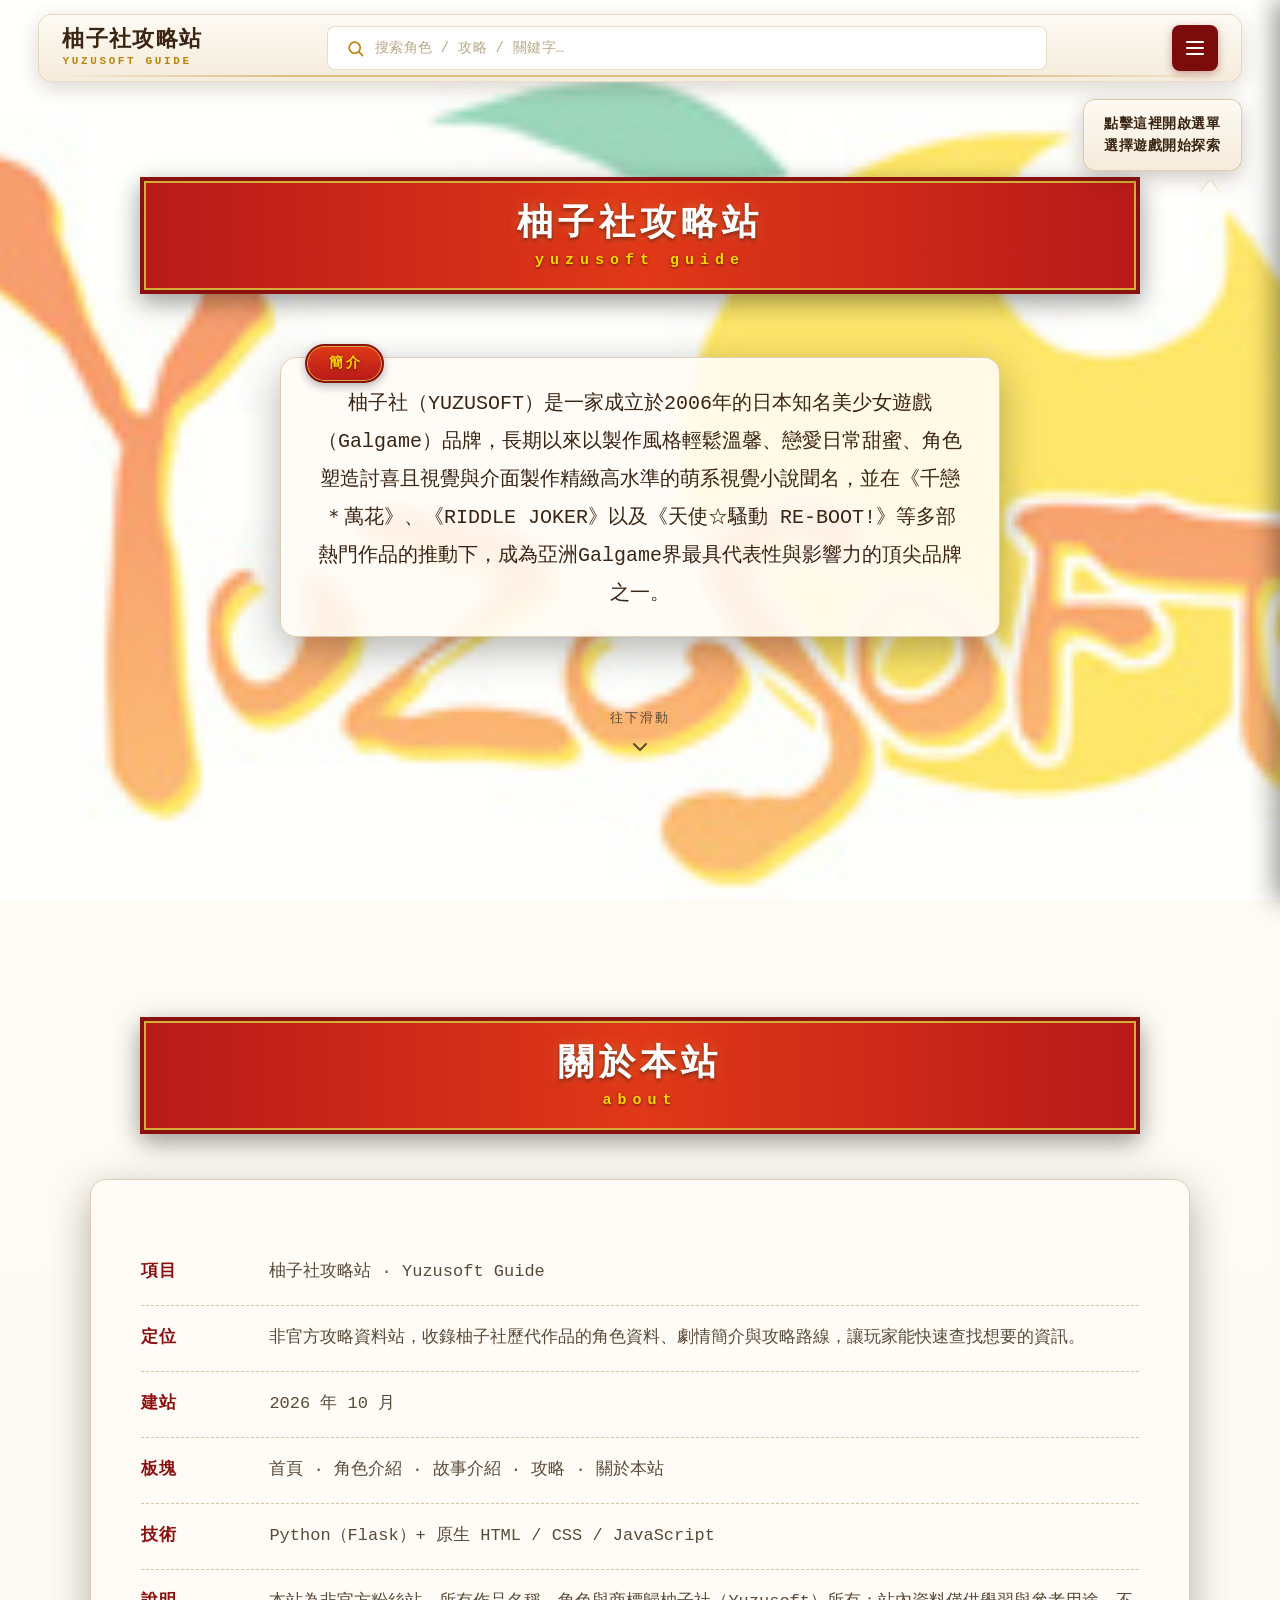
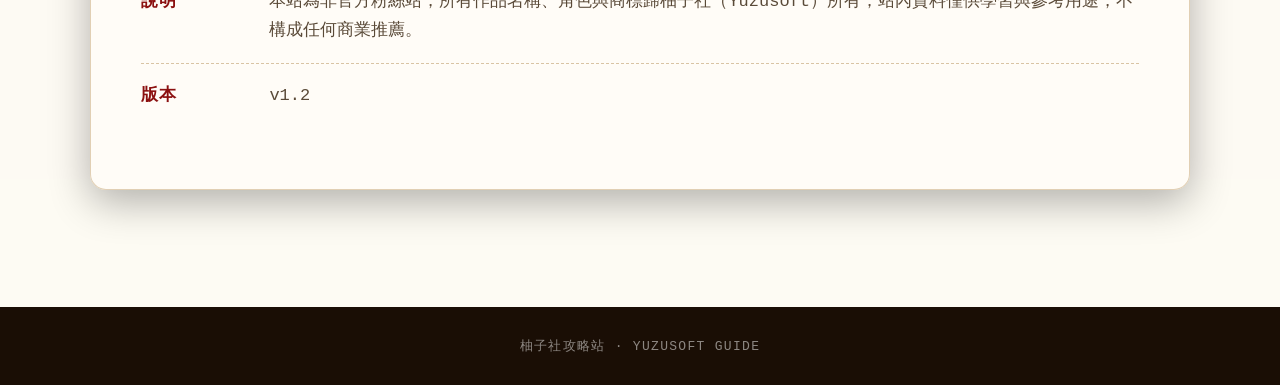
==== index.html @ ba560c52 "..." ====
<!DOCTYPE html>
<html lang="zh-TW">
<head>
    <meta charset="UTF-8">
    <meta name="viewport" content="width=device-width, initial-scale=1.0">
    <title>柚子社攻略站</title>
    <link rel="stylesheet" href="styles.css">
</head>
<body>

    <header id="topbar">
        <div class="topbar-inner">
            <div class="brand">
                <div class="brand-text">
                    <span class="brand-title">柚子社攻略站</span>
                    <span class="brand-sub">YUZUSOFT GUIDE</span>
                </div>
            </div>

            <div class="search-box">
                <svg class="search-icon" viewBox="0 0 24 24" fill="none"
                     stroke="currentColor" stroke-width="2.2"
                     stroke-linecap="round" stroke-linejoin="round">
                    <circle cx="11" cy="11" r="7"/>
                    <line x1="21" y1="21" x2="16.65" y2="16.65"/>
                </svg>
                <input type="text" placeholder="搜索角色 / 攻略 / 關鍵字…" />
            </div>

            <button id="menuButton" onclick="openMenu()" aria-label="開啟選單">
                <span></span>
                <span></span>
                <span></span>
            </button>
        </div>

            <!-- 引導提示 -->
        <div id="guideTip" class="guide-tip">
            <div class="guide-tip-text">點擊這裡開啟選單<br>選擇遊戲開始探索</div>
            <div class="guide-tip-arrow"></div>
        </div>
    </header>

    <aside id="sideMenu">
        <div class="menu-header">
            <div class="menu-title-wrap">
                <span class="menu-brand-title">柚子社攻略站</span>
                <span class="menu-brand-sub">Yuzusoft Guide</span>
            </div>
            <button id="closeButton" onclick="closeMenu()" aria-label="關閉選單">✕</button>
        </div>

        <div class="menu-group">
            <div class="group-title">選擇遊戲</div>
            <nav class="menu-list" id="gameList">
                <a href="#" data-game="千戀＊萬花" onclick="selectGame('千戀＊萬花')">千戀＊萬花</a>
                <a href="#" data-game="天使紛擾" onclick="selectGame('天使紛擾')">天使紛擾</a>
                <a href="#" data-game="星光咖啡館與死神之蝶" onclick="selectGame('星光咖啡館與死神之蝶')">星光咖啡館與死神之蝶</a>
                <a href="#" data-game="魔女的夜宴" onclick="selectGame('魔女的夜宴')">魔女的夜宴</a>
                <a href="#" id="clearGameBtn" class="clear-game" onclick="clearGame()">✕ 取消選擇</a>
            </nav>
        </div>

        <div class="menu-group">
            <div class="group-title">功能</div>
            <nav class="menu-list" id="featureList">
                <a href="#home" onclick="scrollToSection('home')">首頁</a>
                                <a href="#story" class="game-feature disabled" onclick="scrollToSection('story')">故事介紹</a>
                <a href="#character" class="game-feature disabled" onclick="scrollToSection('character')">角色介紹</a>
                <a href="#guide" class="game-feature disabled" onclick="scrollToSection('guide')">攻略</a>
                <a href="#about" onclick="scrollToSection('about')">關於本站</a>
            </nav>
        </div>
    </aside>

    <div id="overlay" onclick="closeMenu()"></div>

    <main id="mainContent">

        <!-- 首頁 -->
        <section id="home" class="section section-hero">
            <div class="section-inner">
                <div class="section-header">
                    <h2 class="section-title" id="homeTitle">柚子社攻略站</h2>
                    <p class="section-sub" id="homeSub">yuzusoft guide</p>
                </div>
                <p class="hero-desc" id="homeDesc">柚子社（YUZUSOFT）是一家成立於2006年的日本知名美少女遊戲（Galgame）品牌，長期以來以製作風格輕鬆溫馨、戀愛日常甜蜜、角色塑造討喜且視覺與介面製作精緻高水準的萌系視覺小說聞名，並在《千戀＊萬花》、《RIDDLE JOKER》以及《天使☆騷動 RE-BOOT!》等多部熱門作品的推動下，成為亞洲Galgame界最具代表性與影響力的頂尖品牌之一。</p>
                <div class="scroll-hint">
                    <span>往下滑動</span>
                    <svg viewBox="0 0 24 24" fill="none" stroke="currentColor" stroke-width="2" stroke-linecap="round" stroke-linejoin="round">
                        <polyline points="6 9 12 15 18 9"/>
                    </svg>
                </div>
            </div>
        </section>

        <!-- 故事介紹 -->
        <section id="story" class="section game-section">
            <div class="section-inner">
                <div class="section-header">
                    <h2 class="section-title">故事介紹</h2>
                    <p class="section-sub">story</p>
                </div>
                <div class="content-box story-box">
                    <img id="storyImage" src="" alt="故事介紹" class="story-image">
                    <p class="placeholder-text" id="storyPlaceholder">選擇遊戲後，這裡會顯示該作品的劇情簡介。</p>
                </div>
            </div>
        </section>

                <!-- 角色介紹 -->
        <section id="character" class="section game-section">
            <div class="section-inner">
                <div class="section-header">
                    <h2 class="section-title">角色介紹</h2>
                    <p class="section-sub">character</p>
                </div>
                <div class="content-box character-box">
                    <div class="char-nav" id="charNav"></div>

                    <div class="char-display">
                        <div class="char-portrait" id="charPortrait"></div>

                        <div class="char-detail">
                            <div class="char-name" id="charName"></div>
                            <div class="char-cv" id="charCv"></div>
                            <div class="char-desc" id="charDesc"></div>
                        </div>
                    </div>
                </div>
            </div>
        </section>

        <!-- 攻略 -->
        <section id="guide" class="section game-section">
            <div class="section-inner">
                <div class="section-header">
                    <h2 class="section-title">攻略</h2>
                    <p class="section-sub">guide</p>
                </div>
                <div class="content-box guide-box">
                    <div class="char-nav" id="guideNav"></div>

                    <div class="guide-display">
                        <div class="guide-portrait" id="guidePortrait"></div>

                        <div class="guide-content">
                            <div class="char-name" id="guideName"></div>
                            <div class="char-cv" id="guideRoute"></div>
                            <div class="guide-options" id="guideOptions"></div>
                        </div>
                    </div>
                </div>
            </div>
        </section>

        <!-- 關於本站 -->
        <section id="about" class="section">
            <div class="section-inner">
                <div class="section-header">
                    <h2 class="section-title">關於本站</h2>
                    <p class="section-sub">about</p>
                </div>
                <div class="content-box">
                    <div class="about-list">
                        <div class="about-row">
                            <div class="about-key">項目</div>
                            <div class="about-value">柚子社攻略站 · Yuzusoft Guide</div>
                        </div>
                        <div class="about-row">
                            <div class="about-key">定位</div>
                            <div class="about-value">非官方攻略資料站，收錄柚子社歷代作品的角色資料、劇情簡介與攻略路線，讓玩家能快速查找想要的資訊。</div>
                        </div>
                        <div class="about-row">
                            <div class="about-key">建站</div>
                            <div class="about-value">2026 年 10 月</div>
                        </div>
                        <div class="about-row">
                            <div class="about-key">板塊</div>
                            <div class="about-value">首頁 · 角色介紹 · 故事介紹 · 攻略 · 關於本站</div>
                        </div>
                        <div class="about-row">
                            <div class="about-key">技術</div>
                            <div class="about-value">Python（Flask）+ 原生 HTML / CSS / JavaScript</div>
                        </div>
                        <div class="about-row">
                            <div class="about-key">說明</div>
                            <div class="about-value">本站為非官方粉絲站，所有作品名稱、角色與商標歸柚子社（Yuzusoft）所有；站內資料僅供學習與參考用途，不構成任何商業推薦。</div>
                        </div>
                        <div class="about-row">
                            <div class="about-key">版本</div>
                            <div class="about-value">v1.2</div>
                        </div>
                    </div>
                </div>
            </div>
        </section>

        <footer class="site-footer">
            <p>柚子社攻略站 · YUZUSOFT GUIDE</p>
        </footer>

    </main>

    <script src="script.js"></script>
</body>
</html>
---- styles.css ----
*,
*::before,
*::after {
    box-sizing: border-box;
    margin: 0;
    padding: 0;
}

html {
    scroll-behavior: smooth;
}

:root {
    --bg-image: url('picture/yuzusoft-logo.jpg');
    --bg-size: cover;
    --bg-color: #fdfaf3;
}

body {
    font-family: 'Courier New', '微軟正黑體', sans-serif;
    -webkit-text-size-adjust: 100%;
    background: #f4ecdc;
    color: #3a2412;
    overflow-x: hidden;
}

/* ===== 頂部欄 ===== */
#topbar {
    position: fixed;
    top: 0;
    left: 0;
    width: 100%;
    padding: clamp(10px, 1.6vh, 18px) clamp(14px, 3vw, 44px);
    z-index: 100;
    pointer-events: none;
}

.topbar-inner {
    pointer-events: auto;
    max-width: 1600px;
    margin: 0 auto;
    height: clamp(56px, 7.5vh, 72px);
    display: flex;
    align-items: center;
    padding: 0 clamp(14px, 1.8vw, 24px);
    gap: clamp(12px, 2vw, 24px);

    background: linear-gradient(180deg, #fdfaf3 0%, #f4ecdc 100%);
    border-radius: 14px;
    border: 1px solid rgba(180, 140, 80, 0.25);
    box-shadow:
        0 6px 20px rgba(60, 30, 10, 0.18),
        0 1px 0 rgba(255, 255, 255, 0.8) inset;
    position: relative;
}

.topbar-inner::after {
    content: "";
    position: absolute;
    left: 14px;
    right: 14px;
    bottom: 4px;
    height: 2px;
    background: linear-gradient(90deg,
        transparent,
        rgba(200, 150, 60, 0.55) 20%,
        rgba(200, 150, 60, 0.55) 80%,
        transparent);
    border-radius: 2px;
    pointer-events: none;
}

.brand {
    display: flex;
    align-items: center;
    flex-shrink: 0;
}

.brand-text {
    display: flex;
    flex-direction: column;
    line-height: 1.15;
}

.brand-title {
    font-size: clamp(15px, 1.7vw, 22px);
    font-weight: 800;
    color: #3a2412;
    letter-spacing: 0.06em;
    white-space: nowrap;
}

.brand-sub {
    font-size: clamp(9px, 0.9vw, 11px);
    font-weight: 600;
    color: #b8860b;
    letter-spacing: 0.24em;
    margin-top: 2px;
}

.search-box {
    flex: 1;
    min-width: 0;
    max-width: 720px;
    margin: 0 auto;
    height: clamp(36px, 5vh, 44px);
    background: #ffffff;
    border-radius: 8px;
    border: 1px solid rgba(180, 140, 80, 0.3);
    display: flex;
    align-items: center;
    padding: 0 clamp(12px, 1.6vw, 18px);
    gap: 10px;
    transition: border-color 0.2s ease, box-shadow 0.2s ease;
}

.search-box:hover {
    border-color: rgba(180, 140, 80, 0.55);
}

.search-box:focus-within {
    border-color: #b8860b;
    box-shadow: 0 0 0 3px rgba(184, 134, 11, 0.15);
}

.search-icon {
    width: clamp(16px, 1.5vw, 19px);
    height: clamp(16px, 1.5vw, 19px);
    color: #b8860b;
    flex-shrink: 0;
}

.search-box input {
    flex: 1;
    min-width: 0;
    border: none;
    outline: none;
    background: transparent;
    font-size: clamp(13px, 1.2vw, 15px);
    color: #3a2412;
    font-family: inherit;
    letter-spacing: 0.02em;
}

.search-box input::placeholder {
    color: #b8a888;
    font-size: clamp(12px, 1.1vw, 14px);
}

#menuButton {
    width: clamp(38px, 4vw, 46px);
    height: clamp(38px, 4vw, 46px);
    background: #7a0c0c;
    border: none;
    border-radius: 8px;
    cursor: pointer;
    display: flex;
    flex-direction: column;
    justify-content: center;
    align-items: center;
    gap: 4px;
    flex-shrink: 0;
    box-shadow: 0 3px 8px rgba(122, 12, 12, 0.35);
    transition: background 0.2s ease, transform 0.2s ease;
}

#menuButton:hover {
    background: #9a1010;
    transform: translateY(-1px);
}

#menuButton span {
    display: block;
    width: clamp(14px, 1.7vw, 18px);
    height: 2px;
    background: #ffffff;
    border-radius: 1px;
}

/* ===== 側邊選單 ===== */
#sideMenu {
    position: fixed;
    top: 0;
    right: 0;
    width: min(360px, 85vw);
    height: 100dvh;
    background: linear-gradient(180deg, #5ba7e0 0%, #3a7fc4 50%, #2c5aa0 100%);
    z-index: 200;
    transform: translateX(100%);
    transition: transform 0.35s cubic-bezier(0.25, 0.8, 0.25, 1);
    display: flex;
    flex-direction: column;
    box-shadow: -6px 0 24px rgba(0, 0, 0, 0.4);
    overflow-y: auto;
}

#sideMenu.open {
    transform: translateX(0);
}

.menu-header {
    position: relative;
    padding: clamp(22px, 3vh, 30px) clamp(22px, 5vw, 32px) clamp(18px, 2.5vh, 24px);
    background:
        radial-gradient(circle at 20% 0%, rgba(255, 224, 138, 0.12) 0%, transparent 55%),
        linear-gradient(160deg, #1e3a5f 0%, #16294a 50%, #0f1d38 100%);
    flex-shrink: 0;
    overflow: hidden;
}

.menu-header::before {
    content: "";
    position: absolute;
    top: 0;
    left: 0;
    right: 0;
    height: 3px;
    background: linear-gradient(90deg,
        #b8860b 0%, #ffe08a 30%, #b8860b 50%, #ffe08a 70%, #b8860b 100%);
    box-shadow: 0 0 12px rgba(255, 224, 138, 0.45);
}

.menu-header::after {
    content: "";
    position: absolute;
    left: 22px;
    right: 22px;
    bottom: 0;
    height: 1px;
    background: linear-gradient(90deg,
        transparent,
        rgba(255, 224, 138, 0.6) 25%,
        rgba(255, 224, 138, 0.6) 75%,
        transparent);
    pointer-events: none;
}

.menu-title-wrap {
    display: flex;
    flex-direction: column;
    gap: 4px;
    padding-right: 60px;
}

.menu-brand-title {
    position: relative;
    display: inline-block;
    padding-left: 22px;
    color: #ffffff;
    font-size: clamp(17px, 4vw, 21px);
    font-weight: 700;
    letter-spacing: 0.16em;
    line-height: 1.2;
    text-shadow: 0 2px 8px rgba(0, 0, 0, 0.5);
    white-space: nowrap;
}

.menu-brand-title::before {
    content: "";
    position: absolute;
    left: 0;
    top: 50%;
    transform: translateY(-50%) rotate(45deg);
    width: 9px;
    height: 9px;
    background: linear-gradient(135deg, #ffe08a 0%, #b8860b 100%);
    box-shadow: 0 0 10px rgba(255, 224, 138, 0.6);
}

.menu-brand-sub {
    padding-left: 22px;
    color: #e8b43a;
    font-size: clamp(9px, 2vw, 11px);
    font-weight: 700;
    letter-spacing: 0.35em;
    text-transform: uppercase;
    opacity: 0.85;
}

#closeButton {
    position: absolute;
    top: clamp(18px, 2.5vh, 24px);
    right: clamp(18px, 5vw, 26px);
    width: clamp(36px, 5.5vw, 42px);
    height: clamp(36px, 5.5vw, 42px);
    background: transparent;
    border: 1.5px solid rgba(255, 224, 138, 0.55);
    border-radius: 50%;
    color: #ffe08a;
    font-size: clamp(16px, 2.4vw, 20px);
    font-weight: 300;
    cursor: pointer;
    display: flex;
    align-items: center;
    justify-content: center;
    line-height: 1;
    padding: 0;
    transition: background 0.25s ease, border-color 0.25s ease,
                transform 0.25s ease, color 0.25s ease;
}

#closeButton:hover {
    background: rgba(255, 224, 138, 0.15);
    border-color: #ffe08a;
    color: #ffffff;
    transform: rotate(90deg) scale(1.08);
}

.menu-group {
    padding: clamp(6px, 1vh, 10px) 0;
}

.group-title {
    color: rgba(255, 255, 255, 0.6);
    font-size: clamp(16px, 2.4vw, 20px);
    font-weight: 600;
    letter-spacing: 0.22em;
    padding: clamp(10px, 1.8vh, 16px) clamp(20px, 5vw, 30px) clamp(6px, 1vh, 10px);
    text-transform: uppercase;
}

.menu-list {
    display: flex;
    flex-direction: column;
}

.menu-list a {
    display: block;
    padding: clamp(14px, 2vh, 18px) clamp(20px, 5vw, 30px);
    color: #ffe08a;
    text-decoration: none;
    font-size: clamp(14px, 3.5vw, 16px);
    font-weight: 500;
    letter-spacing: 0.06em;
    text-align: left;
    border-bottom: 1px solid rgba(255, 255, 255, 0.12);
    transition: background 0.2s ease, color 0.2s ease, padding-left 0.2s ease;
    text-shadow: 0 1px 3px rgba(0, 0, 0, 0.3);
    word-break: break-word;
}

.menu-list a:hover {
    background: rgba(255, 255, 255, 0.15);
    color: #fff;
    padding-left: clamp(26px, 6vw, 38px);
}

.menu-list a.active {
    background: rgba(255, 224, 138, 0.25);
    color: #fff;
    border-left: 4px solid #ffe08a;
    padding-left: clamp(18px, 4.4vw, 26px);
}

.menu-list a.disabled {
    color: rgba(255, 255, 255, 0.35);
    cursor: not-allowed;
    pointer-events: none;
    text-shadow: none;
}

#overlay {
    position: fixed;
    inset: 0;
    background: rgba(0, 0, 0, 0.45);
    opacity: 0;
    pointer-events: none;
    transition: opacity 0.35s ease;
    z-index: 150;
}

#overlay.show {
    opacity: 1;
    pointer-events: auto;
}

/* ===== 主要內容 ===== */
#mainContent {
    width: 100%;
}

.section {
    min-height: 100vh;
    display: flex;
    align-items: center;
    justify-content: center;
    padding: clamp(90px, 13vh, 150px) clamp(20px, 5vw, 60px);
    position: relative;

    background-color: var(--bg-color);
    background-image: var(--bg-image);
    background-size: var(--bg-size);
    background-position: center center;
    background-repeat: no-repeat;
    background-attachment: fixed;
    transition: background-color 0.6s ease;
}

.section::before {
    content: "";
    position: absolute;
    inset: 0;
    background: rgba(255, 250, 240, 0.15);
    pointer-events: none;
}

.section-inner {
    position: relative;
    z-index: 1;
    max-width: 1100px;
    width: 100%;
    text-align: center;
}

/* ===== 標題框 ===== */
.section-header {
    display: inline-block;
    width: min(1000px, 92%);
    padding: clamp(16px, 2.4vh, 26px) clamp(24px, 5vw, 50px);
    margin: 0 auto clamp(30px, 5vh, 55px);
    background: linear-gradient(90deg,
        #b81a1a 0%,
        #e03818 50%,
        #b81a1a 100%);
    border: 4px solid #8b1010;
    box-shadow:
        inset 0 0 0 2px #d4af37,
        0 8px 24px rgba(0, 0, 0, 0.4);
    text-align: center;
}

.section-title {
    font-size: clamp(22px, 2.8vw, 36px);
    font-weight: 800;
    color: #ffffff;
    letter-spacing: 0.14em;
    margin: 0;
    line-height: 1.2;
    text-shadow:
        0 2px 4px rgba(0, 0, 0, 0.5),
        0 0 12px rgba(255, 200, 100, 0.35);
}

.section-sub {
    font-size: clamp(11px, 1.2vw, 15px);
    font-weight: 700;
    color: #ffd700;
    letter-spacing: 0.4em;
    text-transform: lowercase;
    margin: 6px 0 0;
    text-shadow: 0 1px 3px rgba(0, 0, 0, 0.6);
}

.section-hero .section-header {
    margin-top: clamp(20px, 4vh, 40px);
}

/* ===== 首頁區塊 ===== */
.hero-desc {
    position: relative;
    font-size: clamp(15px, 1.8vw, 20px);
    color: #3a2412;
    line-height: 1.9;
    margin: clamp(10px, 2vh, 20px) auto clamp(40px, 8vh, 80px);
    max-width: 720px;
    padding: clamp(22px, 3vh, 32px) clamp(20px, 4vw, 36px) clamp(16px, 2.5vh, 26px);

    background: rgba(255, 252, 247, 0.88);
    backdrop-filter: blur(10px);
    -webkit-backdrop-filter: blur(10px);
    border: 1px solid rgba(180, 140, 80, 0.4);
    border-radius: 16px;
    box-shadow:
        0 12px 40px rgba(0, 0, 0, 0.3),
        0 1px 0 rgba(255, 255, 255, 0.6) inset;
}

/* 「簡介」標籤 */
.hero-desc::before {
    content: "簡介";
    position: absolute;
    top: -14px;
    left: 24px;
    padding: 4px 18px;

    background: linear-gradient(180deg, #e03818 0%, #b81a1a 100%);
    color: #ffd700;
    font-size: clamp(12px, 1.1vw, 14px);
    font-weight: 700;
    letter-spacing: 0.25em;
    text-indent: 0.25em;

    border: 2px solid #8b1010;
    border-radius: 999px;
    box-shadow:
        inset 0 0 0 1px #d4af37,
        0 3px 10px rgba(0, 0, 0, 0.3);
    text-shadow: 0 1px 3px rgba(0, 0, 0, 0.5);
}

.scroll-hint {
    display: flex;
    flex-direction: column;
    align-items: center;
    gap: 8px;
    color: #5a4a38;
    font-size: 13px;
    letter-spacing: 0.15em;
    animation: bounce 2s infinite;
}

.scroll-hint svg {
    width: 24px;
    height: 24px;
}

@keyframes bounce {
    0%, 100% { transform: translateY(0); }
    50% { transform: translateY(8px); }
}

/* ===== 內容框 ===== */
.content-box {
    background: rgba(255, 252, 247, 0.88);
    backdrop-filter: blur(10px);
    -webkit-backdrop-filter: blur(10px);
    border: 1px solid rgba(180, 140, 80, 0.4);
    border-radius: 16px;
    padding: clamp(30px, 5vw, 60px) clamp(24px, 4vw, 50px);
    box-shadow:
        0 12px 40px rgba(0, 0, 0, 0.3),
        0 1px 0 rgba(255, 255, 255, 0.6) inset;
    text-align: left;
}

.placeholder-text {
    font-size: clamp(14px, 1.4vw, 17px);
    color: #5a4a38;
    line-height: 1.9;
}

.site-footer {
    background: #1a0e05;
    color: rgba(255, 255, 255, 0.5);
    text-align: center;
    padding: 30px 20px;
    font-size: 13px;
    letter-spacing: 0.1em;
}

/* ===== 關於本站表格 ===== */
.about-list {
    display: flex;
    flex-direction: column;
    gap: 0;
}

.about-row {
    display: flex;
    gap: clamp(16px, 3vw, 40px);
    padding: clamp(14px, 2vh, 22px) 0;
    border-bottom: 1px dashed rgba(180, 140, 80, 0.5);
    align-items: flex-start;
}

.about-row:last-child {
    border-bottom: none;
}

.about-key {
    flex-shrink: 0;
    width: clamp(60px, 8vw, 90px);
    font-size: clamp(14px, 1.4vw, 17px);
    font-weight: 700;
    color: #8b1010;
    letter-spacing: 0.08em;
    line-height: 1.7;
}

.about-value {
    flex: 1;
    font-size: clamp(14px, 1.4vw, 17px);
    color: #5a4a38;
    line-height: 1.7;
}

/* ===== 未選遊戲時隱藏遊戲專屬內容 ===== */
body:not(.has-game) .game-section,
body:not(.has-game) .game-feature {
    display: none;
}

/* ===== 取消選擇按鈕 ===== */
.menu-list a.clear-game {
    display: none;
    color: #ffb0b0;
    font-size: clamp(13px, 3vw, 14px);
    font-weight: 500;
    letter-spacing: 0.08em;
    background: rgba(255, 255, 255, 0.05);
}

.menu-list a.clear-game:hover {
    background: rgba(255, 100, 100, 0.2);
    color: #ffdada;
    padding-left: clamp(26px, 6vw, 38px);
}

body.has-game .menu-list a.clear-game {
    display: block;
}

/* ===== 引導提示 ===== */
.guide-tip {
    position: fixed;
    top: clamp(80px, 11vh, 100px);
    right: clamp(14px, 3vw, 44px);
    z-index: 99;
    display: flex;
    flex-direction: column;
    align-items: flex-end;
    gap: 10px;
    pointer-events: none;

    opacity: 0;
    transform: translateY(-10px);
    animation: tipIn 0.6s ease 1.2s forwards;
}

.guide-tip.hide {
    animation: tipOut 0.4s ease forwards;
}

.guide-tip-text {
    background: linear-gradient(180deg, #fdfaf3 0%, #f4ecdc 100%);
    color: #3a2412;
    padding: clamp(10px, 1.4vh, 14px) clamp(14px, 2vw, 20px);
    border-radius: 12px;
    border: 1px solid rgba(180, 140, 80, 0.4);
    box-shadow:
        0 6px 20px rgba(60, 30, 10, 0.25),
        0 1px 0 rgba(255, 255, 255, 0.8) inset;
    font-size: clamp(12px, 1.2vw, 14px);
    font-weight: 600;
    line-height: 1.6;
    text-align: right;
    letter-spacing: 0.04em;
    position: relative;
}

/* 指向右上的小箭頭 */
.guide-tip-arrow {
    width: 0;
    height: 0;
    border-left: 10px solid transparent;
    border-right: 10px solid transparent;
    border-bottom: 12px solid #fdfaf3;
    margin-right: 22px;
    filter: drop-shadow(0 -1px 1px rgba(180, 140, 80, 0.3));
}

@keyframes tipIn {
    to {
        opacity: 1;
        transform: translateY(0);
    }
}

@keyframes tipOut {
    to {
        opacity: 0;
        transform: translateY(-10px);
    }
}

/* ===== 故事介紹圖片 ===== */
.story-box {
    padding: clamp(16px, 2vw, 24px);
    text-align: center;
}

.story-image {
    display: none;
    width: 100%;
    height: auto;
    border-radius: 12px;
    box-shadow: 0 6px 20px rgba(0, 0, 0, 0.25);
}

.story-image.show {
    display: block;
}

.story-box .placeholder-text {
    display: block;
    text-align: center;
    padding: clamp(20px, 4vh, 40px) 0;
}

.story-box .placeholder-text.hide {
    display: none;
}

/* ===== 角色介紹 ===== */
.character-box {
    padding: clamp(20px, 3vw, 36px);
}

/* 頂部頭像欄 */
.char-nav {
    display: flex;
    justify-content: center;
    gap: clamp(10px, 2vw, 26px);
    flex-wrap: wrap;
    padding-bottom: clamp(16px, 2.5vh, 28px);
    border-bottom: 2px solid rgba(180, 140, 80, 0.35);
    margin-bottom: clamp(20px, 3vh, 34px);
}

.char-nav-item {
    display: flex;
    flex-direction: column;
    align-items: center;
    gap: 6px;
    cursor: pointer;
    transition: transform 0.2s ease;
}

.char-nav-item:hover {
    transform: translateY(-4px);
}

.char-nav-thumb {
    width: clamp(52px, 6.5vw, 78px);
    height: clamp(52px, 6.5vw, 78px);
    border-radius: 50%;
    background: #fff8ec center/cover no-repeat;
    border: 3px solid #d4af37;
    box-shadow: 0 3px 10px rgba(0, 0, 0, 0.25);
    transition: border-color 0.2s ease, box-shadow 0.2s ease;
}

.char-nav-item.active .char-nav-thumb {
    border-color: #b81a1a;
    box-shadow: 0 0 0 3px rgba(184, 26, 26, 0.25),
                0 4px 14px rgba(0, 0, 0, 0.35);
}

.char-nav-label {
    font-size: clamp(11px, 1.1vw, 13px);
    font-weight: 700;
    color: #8b1010;
    letter-spacing: 0.05em;
    padding: 2px 8px;
    background: rgba(255, 240, 220, 0.9);
    border-radius: 4px;
    white-space: nowrap;
}

.char-nav-item.active .char-nav-label {
    background: #b81a1a;
    color: #ffd700;
}

/* 中間展示區 */
.char-display {
    display: flex;
    gap: clamp(20px, 3vw, 40px);
    align-items: stretch;
    flex-wrap: wrap;
    justify-content: center;
}

.char-portrait {
    flex: 0 0 auto;
    width: min(420px, 42%);
    height: clamp(420px, 55vh, 520px);      /* min-height → height */
    background: #fdfaf3 center bottom / auto 100% no-repeat;   /* contain → auto 100% */
    border-radius: 12px;
    border: 1px solid rgba(180, 140, 80, 0.35);
    box-shadow: inset 0 0 20px rgba(180, 140, 80, 0.1);
    overflow: hidden;                        /* 防止图太宽溢出 */
}

.char-detail {
    flex: 1;
    min-width: 260px;
    display: flex;
    flex-direction: column;
    gap: clamp(12px, 2vh, 20px);
}

.char-name {
    font-size: clamp(24px, 3vw, 40px);
    font-weight: 800;
    color: #8b1010;
    letter-spacing: 0.12em;
    padding-bottom: 10px;
    border-bottom: 3px double #d4af37;
    text-shadow: 0 2px 6px rgba(180, 140, 80, 0.25);
}

.char-cv {
    font-size: clamp(12px, 1.2vw, 14px);
    font-weight: 600;
    color: #b8860b;
    letter-spacing: 0.15em;
}

.char-desc {
    font-size: clamp(14px, 1.4vw, 17px);
    color: #5a4a38;
    line-height: 1.9;
    white-space: pre-line;
}

.char-desc .row {
    display: flex;
    gap: 12px;
    padding: 6px 0;
    border-bottom: 1px dashed rgba(180, 140, 80, 0.35);
}

.char-desc .row:last-child {
    border-bottom: none;
}

.char-desc .key {
    flex-shrink: 0;
    width: 62px;
    font-weight: 700;
    color: #8b1010;
}

.char-desc .val {
    flex: 1;
    color: #5a4a38;
}

/* ===== 攻略 ===== */
.guide-box {
    padding: clamp(20px, 3vw, 36px);
}

.guide-display {
    display: flex;
    gap: clamp(20px, 3vw, 40px);
    align-items: stretch;
    flex-wrap: wrap;
    justify-content: center;
}

.guide-portrait {
    flex: 0 0 auto;
    width: min(320px, 32%);
    height: clamp(360px, 50vh, 480px);
    background: #fdfaf3 center bottom / auto 100% no-repeat;
    border-radius: 12px;
    border: 1px solid rgba(180, 140, 80, 0.35);
    box-shadow: inset 0 0 20px rgba(180, 140, 80, 0.1);
    position: relative;
    overflow: hidden;
}

.guide-content {
    flex: 1;
    min-width: 280px;
    height: clamp(360px, 50vh, 480px);     /* 新增，和立繪同高 */
    display: flex;
    flex-direction: column;
    gap: clamp(12px, 2vh, 20px);
    overflow: hidden;                       /* 防止子元素撐開 */
}

.guide-options {
    flex: 1;                                /* 填滿剩餘高度 */
    min-height: 0;                          /* 允許 flex 子元素壓縮 */
    background: rgba(255, 248, 235, 0.9);
    border: 1px solid rgba(180, 140, 80, 0.35);
    border-radius: 12px;
    padding: clamp(12px, 2vw, 20px);
    overflow-y: auto;
    -webkit-overflow-scrolling: touch;
}

.guide-option-list {
    list-style: none;
    padding: 0;
    margin: 0;
    counter-reset: option;
}

.guide-option-item {
    position: relative;
    padding: clamp(8px, 1.2vh, 12px) 0 clamp(8px, 1.2vh, 12px) 48px;  /* 縮小 */
    font-size: clamp(13px, 1.2vw, 15px);                                /* 縮小 */
    color: #5a4a38;
    line-height: 1.6;
    border-bottom: 1px dashed rgba(180, 140, 80, 0.4);
    counter-increment: option;
}

.guide-option-item::before {
    content: counter(option);
    position: absolute;
    left: 0;
    top: 50%;
    transform: translateY(-50%);
    width: 32px;
    height: 32px;
    display: flex;
    align-items: center;
    justify-content: center;
    font-weight: 800;
    font-size: 13px;
    color: #ffd700;
    background: linear-gradient(180deg, #e03818 0%, #b81a1a 100%);
    border: 2px solid #8b1010;
    border-radius: 50%;
    box-shadow: inset 0 0 0 1px #d4af37;
}

.guide-option-item:last-child {
    border-bottom: none;
}

/* ===== 攻略選項滾動條 ===== */
.guide-options::-webkit-scrollbar {
    width: 8px;
}

.guide-options::-webkit-scrollbar-track {
    background: rgba(180, 140, 80, 0.1);
    border-radius: 4px;
    margin: 6px 0;
}

.guide-options::-webkit-scrollbar-thumb {
    background: linear-gradient(180deg, #d4af37 0%, #b8860b 100%);
    border-radius: 4px;
    border: 1px solid rgba(139, 16, 16, 0.3);
}

.guide-options::-webkit-scrollbar-thumb:hover {
    background: linear-gradient(180deg, #e8b43a 0%, #d4af37 100%);
}

/* Firefox 相容 */
.guide-options {
    scrollbar-width: thin;
    scrollbar-color: #b8860b rgba(180, 140, 80, 0.1);
}


/* ===== 響應式 ===== */
@media (max-width: 780px) {
    .brand-sub {
        display: none;
    }
}

@media (max-width: 560px) {
    .topbar-inner {
        gap: 8px;
        padding: 0 10px;
    }

    .brand-text {
        display: none;
    }

    .search-box {
        padding: 0 10px;
        border-radius: 6px;
    }

    .search-box input::placeholder {
        font-size: 11px;
    }

    #menuButton {
        border-radius: 6px;
    }
}


@media (max-width: 480px) {
    .about-row {
        flex-direction: column;
        gap: 4px;
    }
    .about-key {
        width: auto;
        color: #b8860b;
    }
}

/* 手機版：頭像欄橫向滾動 */
@media (max-width: 640px) {
    .char-nav {
        justify-content: flex-start;
        flex-wrap: nowrap;
        overflow-x: auto;
        padding-bottom: 14px;
        -webkit-overflow-scrolling: touch;
    }
    .char-nav-item {
        flex-shrink: 0;
    }
    .char-display {
        flex-direction: column;
    }
    .char-portrait {
        width: 100%;
        min-height: 300px;
    }
}

@media (max-width: 640px) {
    .guide-display {
        flex-direction: column;
    }
    .guide-portrait {
        width: 100%;
        min-height: 260px;
    }
    .guide-content {
        height: auto;        /* 手機版放開高度 */
    }
    .guide-options {
        max-height: 50vh;    /* 但選項框仍限制高度，內部滾動 */
    }
}
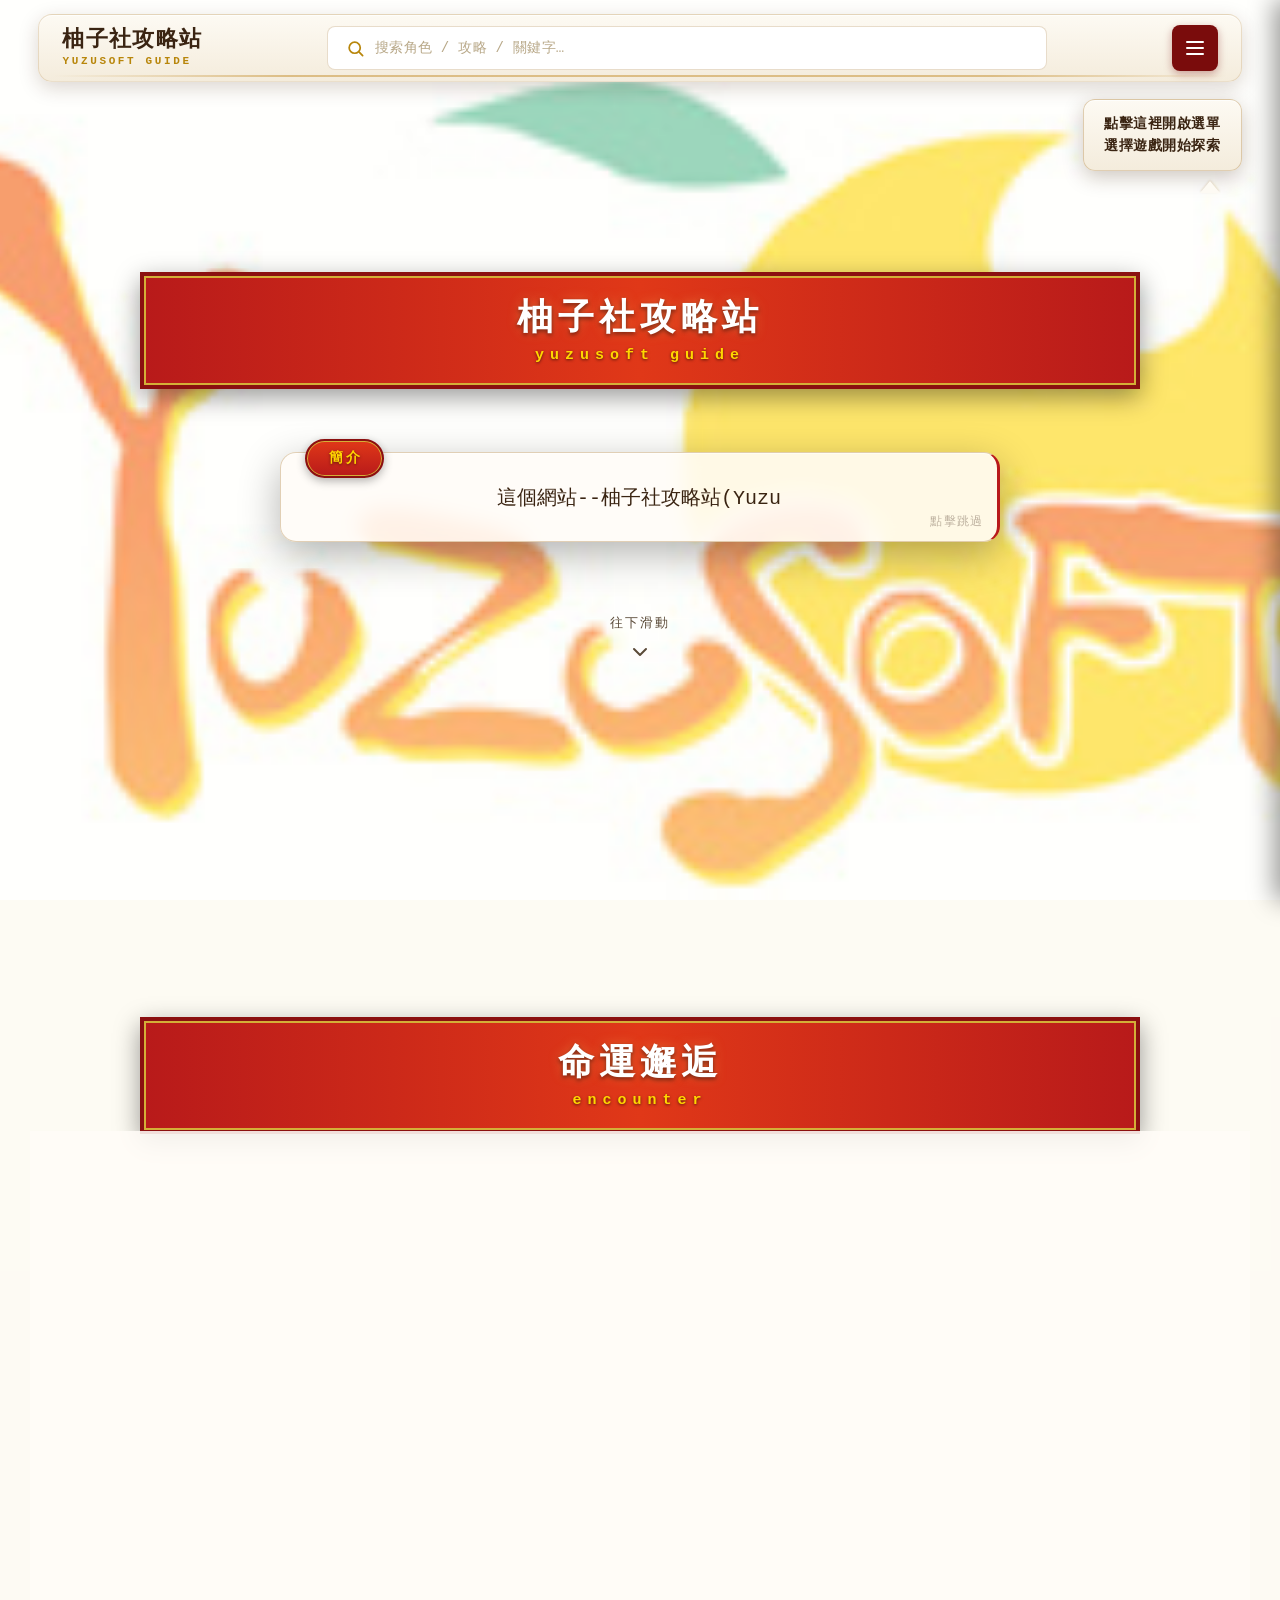
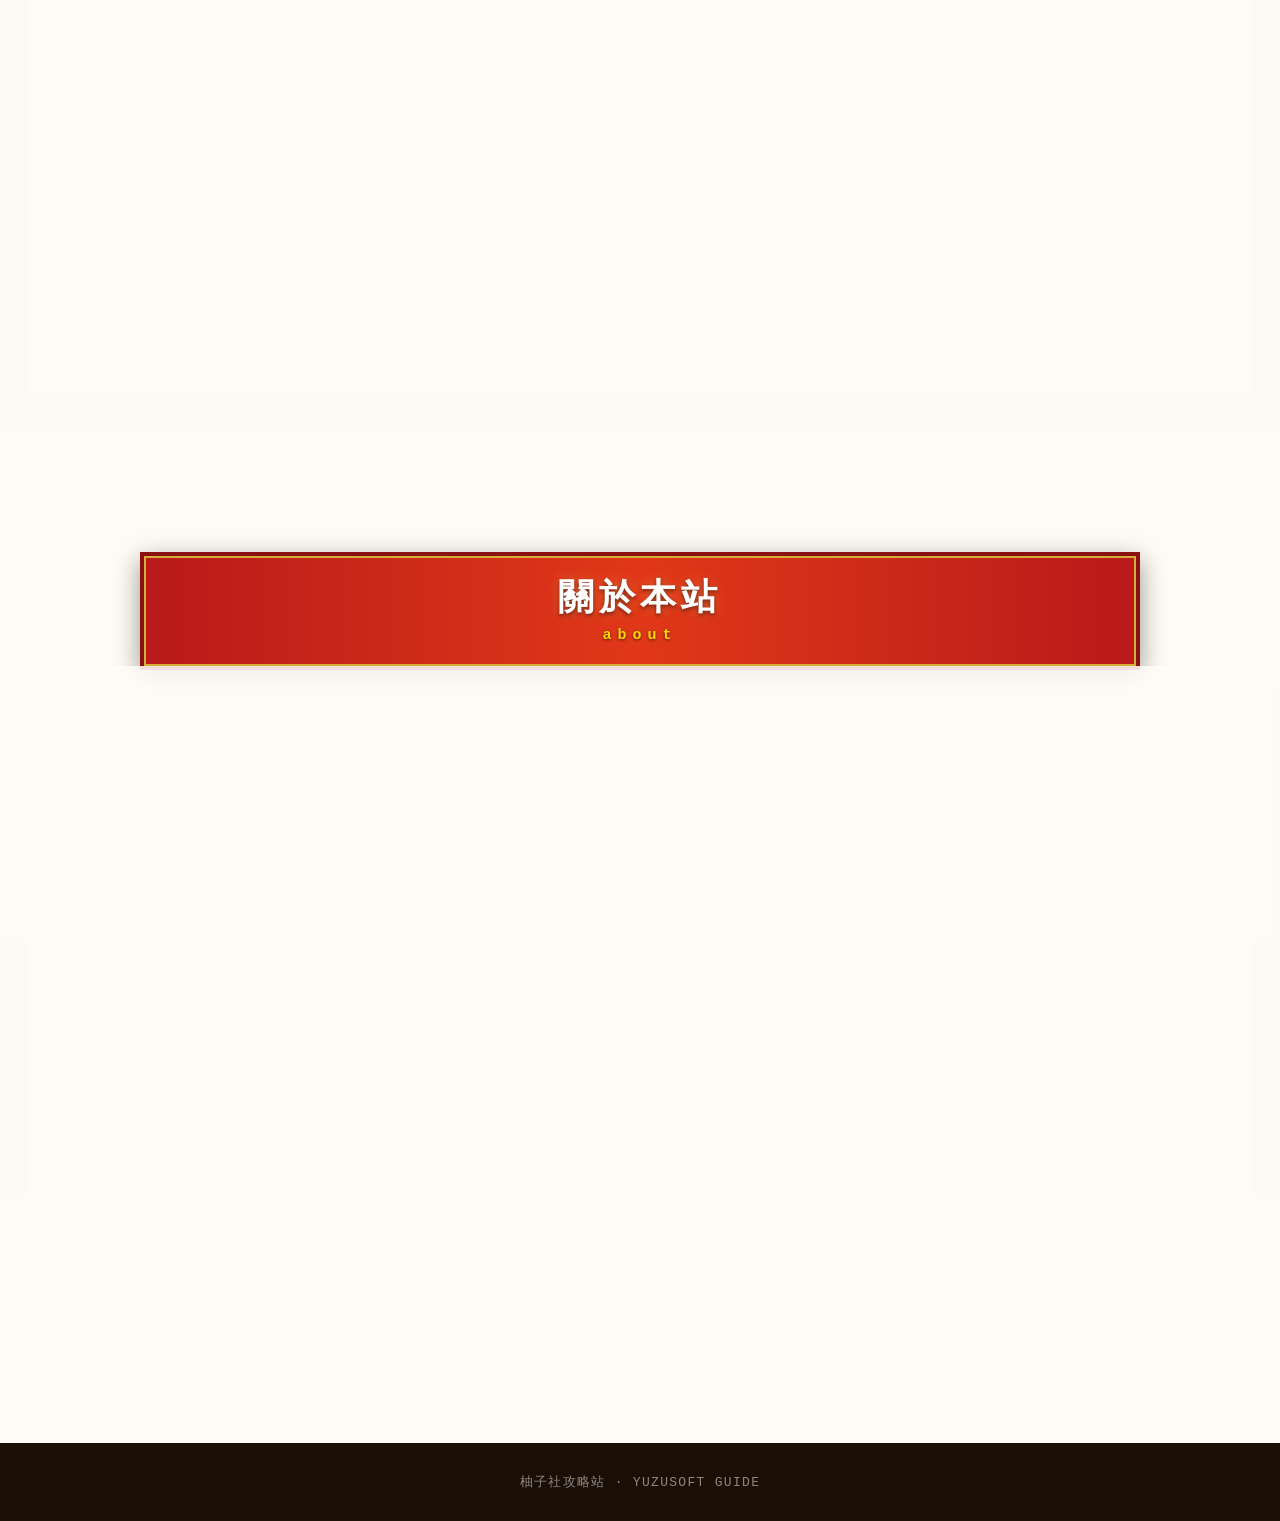
==== commit 796463e9: "v1.2.1" ====
--- a/index.html
+++ b/index.html
@@ -17,14 +17,19 @@
                 </div>
             </div>
 
-            <div class="search-box">
-                <svg class="search-icon" viewBox="0 0 24 24" fill="none"
-                     stroke="currentColor" stroke-width="2.2"
-                     stroke-linecap="round" stroke-linejoin="round">
-                    <circle cx="11" cy="11" r="7"/>
-                    <line x1="21" y1="21" x2="16.65" y2="16.65"/>
-                </svg>
-                <input type="text" placeholder="搜索角色 / 攻略 / 關鍵字…" />
+            <div class="search-wrap">
+                <div class="search-box">
+                    <svg class="search-icon" viewBox="0 0 24 24" fill="none"
+                         stroke="currentColor" stroke-width="2.2"
+                         stroke-linecap="round" stroke-linejoin="round">
+                        <circle cx="11" cy="11" r="7"/>
+                        <line x1="21" y1="21" x2="16.65" y2="16.65"/>
+                    </svg>
+                    <input id="searchInput" type="text"
+                           placeholder="搜索角色 / 攻略 / 關鍵字…"
+                           autocomplete="off" />
+                </div>
+                <div id="searchResults" class="search-results"></div>
             </div>
 
             <button id="menuButton" onclick="openMenu()" aria-label="開啟選單">
@@ -68,6 +73,7 @@
                                 <a href="#story" class="game-feature disabled" onclick="scrollToSection('story')">故事介紹</a>
                 <a href="#character" class="game-feature disabled" onclick="scrollToSection('character')">角色介紹</a>
                 <a href="#guide" class="game-feature disabled" onclick="scrollToSection('guide')">攻略</a>
+                <a href="#matchmaker" onclick="scrollToSection('matchmaker')">命運邂逅</a>
                 <a href="#about" onclick="scrollToSection('about')">關於本站</a>
             </nav>
         </div>
@@ -84,7 +90,7 @@
                     <h2 class="section-title" id="homeTitle">柚子社攻略站</h2>
                     <p class="section-sub" id="homeSub">yuzusoft guide</p>
                 </div>
-                <p class="hero-desc" id="homeDesc">柚子社（YUZUSOFT）是一家成立於2006年的日本知名美少女遊戲（Galgame）品牌，長期以來以製作風格輕鬆溫馨、戀愛日常甜蜜、角色塑造討喜且視覺與介面製作精緻高水準的萌系視覺小說聞名，並在《千戀＊萬花》、《RIDDLE JOKER》以及《天使☆騷動 RE-BOOT!》等多部熱門作品的推動下，成為亞洲Galgame界最具代表性與影響力的頂尖品牌之一。</p>
+                <p class="hero-desc" id="homeDesc">這個網站--柚子社攻略站(Yuzusoft Guide)是一個非官方粉絲站，專門收錄柚子社（YUZUSOFT）歷代作品的角色資料、劇情簡介與全路線攻略，涵蓋《千戀＊萬花》、《天使紛擾》、《星光咖啡館與死神之蝶》、《魔女的夜宴》等作品。網站提供角色查詢、故事介紹、路線攻略、全站搜索與角色篩選等功能，讓玩家能快速查找所需資訊。所有遊戲名稱、角色人設與相關版權均歸 YUZUSOFT 所有，本站僅供學習與交流使用。</p>
                 <div class="scroll-hint">
                     <span>往下滑動</span>
                     <svg viewBox="0 0 24 24" fill="none" stroke="currentColor" stroke-width="2" stroke-linecap="round" stroke-linejoin="round">
@@ -154,6 +160,72 @@
             </div>
         </section>
 
+        <!-- 命運邂逅 -->
+        <section id="matchmaker" class="section">
+            <div class="section-inner">
+                <div class="section-header">
+                    <h2 class="section-title">命運邂逅</h2>
+                    <p class="section-sub">encounter</p>
+                </div>
+                <div class="content-box matchmaker-box">
+                    <div class="mm-form">
+                        <div class="mm-row">
+                            <span class="mm-label">身高</span>
+                            <div class="mm-btns" id="mmHeight">
+                                <button data-val="all" class="active">不限</button>
+                                <button data-val="short">&lt;150cm</button>
+                                <button data-val="medium">150-160cm</button>
+                                <button data-val="tall">160cm+</button>
+                            </div>
+                        </div>
+                        <div class="mm-row">
+                            <span class="mm-label">體型</span>
+                            <div class="mm-btns" id="mmBody">
+                                <button data-val="all" class="active">不限</button>
+                                <button data-val="蘿莉">蘿莉</button>
+                                <button data-val="少女">少女</button>
+                                <button data-val="御姐">御姐</button>
+                                <button data-val="其他">其他</button>
+                            </div>
+                        </div>
+                        <div class="mm-row">
+                            <span class="mm-label">年齡</span>
+                            <div class="mm-btns" id="mmAge">
+                                <button data-val="all" class="active">不限</button>
+                                <button data-val="teen">10-19</button>
+                                <button data-val="young">20-29</button>
+                                <button data-val="old">30+</button>
+                                <button data-val="unknown">未知</button>
+                            </div>
+                        </div>
+                        <div class="mm-row">
+                            <span class="mm-label">性格</span>
+                            <div class="mm-btns" id="mmPersonality">
+                                <button data-val="all" class="active">不限</button>
+                                <button data-val="認真">認真</button>
+                                <button data-val="溫柔">溫柔</button>
+                                <button data-val="開朗">開朗</button>
+                                <button data-val="調皮">調皮</button>
+                                <button data-val="害羞">害羞</button>
+                                <button data-val="冷靜">冷靜</button>
+                            </div>
+                        </div>
+
+                        <div class="mm-actions">
+                            <button id="mmSearch" class="mm-roll">
+                                <span class="mm-dice">🔍</span>
+                                尋找適合你的角色
+                            </button>
+                        </div>
+                    </div>
+
+                    <div class="mm-result" id="mmResult">
+                        <p class="mm-hint">設定條件後，點擊「尋找適合你的角色」</p>
+                    </div>
+                </div>
+            </div>
+        </section>
+
         <!-- 關於本站 -->
         <section id="about" class="section">
             <div class="section-inner">
@@ -173,7 +245,7 @@
                         </div>
                         <div class="about-row">
                             <div class="about-key">建站</div>
-                            <div class="about-value">2026 年 10 月</div>
+                            <div class="about-value">2026 年 10 月 3 日</div>
                         </div>
                         <div class="about-row">
                             <div class="about-key">板塊</div>
@@ -189,7 +261,7 @@
                         </div>
                         <div class="about-row">
                             <div class="about-key">版本</div>
-                            <div class="about-value">v1.2</div>
+                            <div class="about-value">v1.2.1</div>
                         </div>
                     </div>
                 </div>
@@ -202,6 +274,10 @@
 
     </main>
 
+    <button id="returnTop" class="return-top" onclick="scrollToTop()" aria-label="回到頂部">
+        <div class="return-top-avatar"></div>
+    </button>
+
     <script src="script.js"></script>
 </body>
 </html>
--- a/styles.css
+++ b/styles.css
@@ -951,6 +951,787 @@
     scrollbar-color: #b8860b rgba(180, 140, 80, 0.1);
 }
 
+/* ===== 搜索 ===== */
+.search-wrap {
+    flex: 1;
+    min-width: 0;
+    max-width: 720px;
+    margin: 0 auto;
+    position: relative;
+}
+
+.search-results {
+    display: none;
+    position: absolute;
+    top: calc(100% + 8px);
+    left: 0;
+    right: 0;
+    background: #fdfaf3;
+    border: 1px solid rgba(180, 140, 80, 0.4);
+    border-radius: 10px;
+    box-shadow: 0 10px 30px rgba(60, 30, 10, 0.35);
+    overflow: hidden;
+    z-index: 120;
+    max-height: 400px;
+    overflow-y: auto;
+}
+
+.search-results.show {
+    display: block;
+}
+
+.search-result-item {
+    display: flex;
+    align-items: center;
+    gap: 12px;
+    padding: 10px 16px;
+    cursor: pointer;
+    border-bottom: 1px solid rgba(180, 140, 80, 0.15);
+    transition: background 0.15s ease;
+}
+
+.search-result-item:last-child {
+    border-bottom: none;
+}
+
+.search-result-item:hover,
+.search-result-item.highlight {
+    background: rgba(232, 180, 58, 0.15);
+}
+
+.search-result-thumb {
+    width: 40px;
+    height: 40px;
+    border-radius: 50%;
+    background: #fff8ec center/cover no-repeat;
+    border: 2px solid #d4af37;
+    flex-shrink: 0;
+}
+
+.search-result-info {
+    flex: 1;
+    min-width: 0;
+    text-align: left;
+}
+
+.search-result-name {
+    font-size: 14px;
+    font-weight: 700;
+    color: #8b1010;
+    letter-spacing: 0.05em;
+    white-space: nowrap;
+    overflow: hidden;
+    text-overflow: ellipsis;
+}
+
+.search-result-game {
+    font-size: 11px;
+    color: #b8860b;
+    letter-spacing: 0.05em;
+    margin-top: 2px;
+}
+
+.search-result-empty {
+    padding: 20px;
+    text-align: center;
+    color: #a09080;
+    font-size: 13px;
+}
+
+/* 搜索框捲軸 */
+.search-results::-webkit-scrollbar {
+    width: 6px;
+}
+.search-results::-webkit-scrollbar-track {
+    background: rgba(180, 140, 80, 0.1);
+}
+.search-results::-webkit-scrollbar-thumb {
+    background: #d4af37;
+    border-radius: 3px;
+}
+
+/* ===== 命運邂逅 ===== */
+.matchmaker-box {
+    padding: clamp(24px, 4vw, 44px);
+    display: flex;
+    flex-direction: column;
+    gap: clamp(24px, 3vh, 36px);
+}
+
+.mm-form {
+    display: flex;
+    flex-direction: column;
+    gap: clamp(12px, 1.8vh, 18px);
+}
+
+.mm-row {
+    display: flex;
+    align-items: center;
+    gap: clamp(10px, 1.5vw, 16px);
+    flex-wrap: wrap;
+    padding-bottom: clamp(10px, 1.5vh, 14px);
+    border-bottom: 1px dashed rgba(180, 140, 80, 0.35);
+}
+
+.mm-row:last-of-type {
+    border-bottom: none;
+}
+
+.mm-label {
+    flex-shrink: 0;
+    width: clamp(40px, 5vw, 52px);
+    font-size: clamp(13px, 1.2vw, 15px);
+    font-weight: 700;
+    color: #8b1010;
+    letter-spacing: 0.08em;
+}
+
+.mm-btns {
+    display: flex;
+    gap: 8px;
+    flex-wrap: wrap;
+    flex: 1;
+}
+
+.mm-btns button {
+    padding: clamp(6px, 1vh, 9px) clamp(14px, 1.8vw, 20px);
+    font-size: clamp(12px, 1.1vw, 14px);
+    font-weight: 600;
+    font-family: inherit;
+    color: #8b1010;
+    background: rgba(255, 240, 220, 0.9);
+    border: 1.5px solid rgba(180, 140, 80, 0.45);
+    border-radius: 999px;
+    cursor: pointer;
+    transition: all 0.15s ease;
+}
+
+.mm-btns button:hover {
+    background: #fff5e0;
+    transform: translateY(-1px);
+}
+
+.mm-btns button.active {
+    color: #ffd700;
+    background: linear-gradient(180deg, #e03818 0%, #b81a1a 100%);
+    border-color: #8b1010;
+    box-shadow: inset 0 0 0 1px #d4af37;
+}
+
+.mm-actions {
+    display: flex;
+    justify-content: center;
+    margin-top: clamp(8px, 1.5vh, 14px);
+}
+
+.mm-roll {
+    display: inline-flex;
+    align-items: center;
+    gap: 10px;
+    padding: clamp(12px, 1.8vh, 16px) clamp(30px, 4vw, 48px);
+    font-size: clamp(15px, 1.4vw, 18px);
+    font-weight: 800;
+    font-family: inherit;
+    letter-spacing: 0.12em;
+    color: #ffd700;
+    background: linear-gradient(180deg, #e03818 0%, #b81a1a 100%);
+    border: 3px solid #8b1010;
+    border-radius: 999px;
+    cursor: pointer;
+    box-shadow:
+        inset 0 0 0 2px #d4af37,
+        0 6px 18px rgba(184, 26, 26, 0.35);
+    transition: transform 0.15s ease, box-shadow 0.2s ease;
+}
+
+.mm-roll:hover {
+    transform: translateY(-2px);
+    box-shadow:
+        inset 0 0 0 2px #d4af37,
+        0 10px 26px rgba(184, 26, 26, 0.5);
+}
+
+.mm-roll:active {
+    transform: translateY(0);
+}
+
+.mm-roll:disabled {
+    opacity: 0.6;
+    cursor: not-allowed;
+    transform: none;
+}
+
+.mm-dice {
+    font-size: 1.2em;
+    display: inline-block;
+}
+
+.mm-roll.rolling .mm-dice {
+    animation: diceSpin 0.5s linear infinite;
+}
+
+@keyframes diceSpin {
+    from { transform: rotate(0deg); }
+    to   { transform: rotate(360deg); }
+}
+
+.mm-result {
+    min-height: clamp(200px, 30vh, 280px);
+    display: flex;
+    align-items: center;
+    justify-content: center;
+    padding: clamp(20px, 3vh, 30px);
+    background: rgba(255, 248, 235, 0.65);
+    border: 1px solid rgba(180, 140, 80, 0.3);
+    border-radius: 14px;
+}
+
+.mm-hint {
+    font-size: clamp(13px, 1.2vw, 15px);
+    color: #a09080;
+    text-align: center;
+    margin: 0;
+}
+
+.mm-card {
+    display: flex;
+    align-items: center;
+    gap: clamp(16px, 2.5vw, 32px);
+    animation: mmCardIn 0.6s cubic-bezier(0.2, 0.8, 0.2, 1) both;
+    flex-wrap: wrap;
+    justify-content: center;
+}
+
+@keyframes mmCardIn {
+    from {
+        opacity: 0;
+        transform: scale(0.85) translateY(20px);
+        filter: blur(6px);
+    }
+    to {
+        opacity: 1;
+        transform: scale(1) translateY(0);
+        filter: blur(0);
+    }
+}
+
+.mm-card-portrait {
+    width: clamp(120px, 16vw, 180px);
+    height: clamp(160px, 22vw, 240px);
+    background: #fdfaf3 center bottom / auto 100% no-repeat;
+    border-radius: 12px;
+    border: 2px solid #d4af37;
+    box-shadow:
+        0 0 0 4px rgba(184, 26, 26, 0.15),
+        0 8px 24px rgba(0, 0, 0, 0.25);
+    overflow: hidden;
+    flex-shrink: 0;
+}
+
+.mm-card-info {
+    flex: 1;
+    min-width: 220px;
+    text-align: left;
+}
+
+.mm-card-label {
+    font-size: clamp(11px, 1vw, 13px);
+    font-weight: 700;
+    color: #b8860b;
+    letter-spacing: 0.35em;
+    margin-bottom: 6px;
+}
+
+.mm-card-name {
+    font-size: clamp(24px, 3vw, 36px);
+    font-weight: 800;
+    color: #8b1010;
+    letter-spacing: 0.1em;
+    margin-bottom: 4px;
+    text-shadow: 0 2px 6px rgba(184, 26, 26, 0.15);
+}
+
+.mm-card-game {
+    font-size: clamp(12px, 1.1vw, 14px);
+    color: #b8860b;
+    letter-spacing: 0.15em;
+    margin-bottom: clamp(12px, 1.8vh, 18px);
+}
+
+.mm-card-stats {
+    display: flex;
+    flex-wrap: wrap;
+    gap: 8px;
+    margin-bottom: clamp(12px, 1.8vh, 18px);
+}
+
+.mm-stat {
+    padding: 4px 12px;
+    font-size: clamp(11px, 1vw, 13px);
+    font-weight: 600;
+    color: #5a4a38;
+    background: rgba(255, 240, 220, 0.9);
+    border: 1px solid rgba(180, 140, 80, 0.4);
+    border-radius: 999px;
+}
+
+.mm-card-personality {
+    font-size: clamp(13px, 1.2vw, 15px);
+    color: #5a4a38;
+    line-height: 1.7;
+    margin-bottom: clamp(14px, 2vh, 20px);
+}
+
+.mm-card-actions {
+    display: flex;
+    gap: 10px;
+    flex-wrap: wrap;
+}
+
+.mm-btn {
+    padding: clamp(8px, 1.2vh, 11px) clamp(18px, 2.2vw, 26px);
+    font-size: clamp(13px, 1.2vw, 15px);
+    font-weight: 700;
+    font-family: inherit;
+    letter-spacing: 0.06em;
+    border-radius: 999px;
+    cursor: pointer;
+    transition: transform 0.15s ease;
+}
+
+.mm-btn-view {
+    color: #ffd700;
+    background: linear-gradient(180deg, #e03818 0%, #b81a1a 100%);
+    border: 2px solid #8b1010;
+    box-shadow: inset 0 0 0 1px #d4af37;
+}
+
+.mm-btn-view:hover {
+    transform: translateY(-2px);
+}
+
+.mm-btn-again {
+    color: #8b1010;
+    background: rgba(255, 240, 220, 0.9);
+    border: 1.5px solid rgba(180, 140, 80, 0.5);
+}
+
+.mm-btn-again:hover {
+    transform: translateY(-2px);
+    background: #fff5e0;
+}
+
+.mm-empty {
+    text-align: center;
+    padding: clamp(30px, 5vh, 50px) 20px;
+}
+
+.mm-empty-title {
+    font-size: clamp(15px, 1.4vw, 18px);
+    font-weight: 700;
+    color: #8b1010;
+    margin-bottom: 10px;
+}
+
+.mm-empty-desc {
+    font-size: clamp(12px, 1.1vw, 14px);
+    color: #a09080;
+    margin: 0;
+}
+
+/* ===== 命運邂逅：結果列表 ===== */
+.mm-result-grid {
+    display: grid;
+    grid-template-columns: repeat(auto-fill, minmax(140px, 1fr));
+    gap: clamp(12px, 1.6vw, 18px);
+    width: 100%;
+    animation: mmCardIn 0.5s ease both;
+}
+
+.mm-result-count {
+    grid-column: 1 / -1;
+    font-size: clamp(12px, 1.1vw, 14px);
+    font-weight: 700;
+    color: #b8860b;
+    text-align: center;
+    letter-spacing: 0.1em;
+    margin-bottom: clamp(6px, 1vh, 10px);
+}
+
+.mm-result-item {
+    display: flex;
+    flex-direction: column;
+    align-items: center;
+    gap: 6px;
+    padding: 10px 8px;
+    background: rgba(255, 252, 247, 0.9);
+    border: 1.5px solid rgba(180, 140, 80, 0.35);
+    border-radius: 12px;
+    cursor: pointer;
+    transition: transform 0.15s ease, border-color 0.15s ease,
+                box-shadow 0.15s ease;
+}
+
+.mm-result-item:hover {
+    transform: translateY(-4px);
+    border-color: #d4af37;
+    box-shadow: 0 6px 18px rgba(184, 26, 26, 0.2);
+}
+
+.mm-result-thumb {
+    width: clamp(56px, 6vw, 72px);
+    height: clamp(56px, 6vw, 72px);
+    border-radius: 50%;
+    background: #fff8ec center/cover no-repeat;
+    border: 3px solid #d4af37;
+    box-shadow: 0 3px 10px rgba(0, 0, 0, 0.15);
+    transition: border-color 0.15s ease;
+}
+
+.mm-result-item:hover .mm-result-thumb {
+    border-color: #b81a1a;
+}
+
+.mm-result-name {
+    font-size: clamp(12px, 1.1vw, 14px);
+    font-weight: 700;
+    color: #8b1010;
+    text-align: center;
+    white-space: nowrap;
+    overflow: hidden;
+    text-overflow: ellipsis;
+    max-width: 100%;
+}
+
+.mm-result-game {
+    font-size: clamp(10px, 0.9vw, 11px);
+    color: #b8860b;
+    text-align: center;
+    white-space: nowrap;
+    overflow: hidden;
+    text-overflow: ellipsis;
+    max-width: 100%;
+}
+
+.mm-result-stats {
+    display: flex;
+    gap: 4px;
+    flex-wrap: wrap;
+    justify-content: center;
+    margin-top: 2px;
+}
+
+.mm-result-stat {
+    padding: 2px 7px;
+    font-size: clamp(9px, 0.85vw, 10px);
+    font-weight: 600;
+    color: #5a4a38;
+    background: rgba(255, 240, 220, 0.9);
+    border-radius: 999px;
+    white-space: nowrap;
+}
+
+.mm-random-row {
+    grid-column: 1 / -1;
+    display: flex;
+    justify-content: center;
+    margin-top: clamp(10px, 1.5vh, 14px);
+}
+
+.mm-btn-random {
+    padding: clamp(8px, 1.2vh, 11px) clamp(20px, 2.5vw, 30px);
+    font-size: clamp(13px, 1.2vw, 15px);
+    font-weight: 700;
+    font-family: inherit;
+    letter-spacing: 0.06em;
+    color: #ffd700;
+    background: linear-gradient(180deg, #e03818 0%, #b81a1a 100%);
+    border: 2px solid #8b1010;
+    border-radius: 999px;
+    cursor: pointer;
+    box-shadow: inset 0 0 0 1px #d4af37;
+    transition: transform 0.15s ease;
+}
+
+.mm-btn-random:hover {
+    transform: translateY(-2px);
+}
+
+/* ===== 打字機效果 ===== */
+.hero-desc.typing {
+    border-right: 3px solid #b81a1a;
+    animation: cursorBlink 0.7s step-end infinite;
+}
+
+/* 打字進行中顯示提示 */
+.hero-desc.typing::after {
+    content: "點擊跳過";
+    position: absolute;
+    right: 14px;
+    bottom: 8px;
+    font-size: clamp(10px, 0.9vw, 12px);
+    color: #a09080;
+    letter-spacing: 0.1em;
+    opacity: 0.7;
+    animation: tipFadeIn 0.5s ease;
+}
+
+@keyframes tipFadeIn {
+    from { opacity: 0; }
+    to   { opacity: 0.7; }
+}
+
+.hero-desc.done {
+    border-right: none;
+    animation: none;
+    transition: border-color 0.5s ease;
+}
+
+@keyframes cursorBlink {
+    0%, 100% { border-color: transparent; }
+    50%      { border-color: #b81a1a; }
+}
+
+/* ===== 回到頂部按鈕 ===== */
+.return-top {
+    position: fixed;
+    right: clamp(12px, 2vw, 24px);
+    bottom: clamp(12px, 2vh, 24px);
+    width: clamp(80px, 9vw, 110px);
+    height: clamp(80px, 9vw, 110px);
+
+    background-image: url('picture/return-top.png');
+    background-size: contain;
+    background-repeat: no-repeat;
+    background-position: center;
+    background-color: transparent;
+
+    border: none;
+    padding: 0;
+    cursor: pointer;
+    z-index: 90;
+
+    opacity: 0;
+    visibility: hidden;
+    transform: translateY(20px);
+    transition: opacity 0.35s ease, transform 0.35s ease, visibility 0.35s;
+}
+
+.return-top.show {
+    opacity: 1;
+    visibility: visible;
+    transform: translateY(0);
+}
+
+.return-top:hover {
+    transform: translateY(-6px) scale(1.05);
+    filter: drop-shadow(0 8px 16px rgba(184, 26, 26, 0.5));
+}
+
+.return-top:active {
+    transform: translateY(-2px) scale(0.98);
+}
+
+/* ===== 彩蛋：角色雨 ===== */
+.easter-rain {
+    position: fixed;
+    inset: 0;
+    pointer-events: none;
+    z-index: 9999;
+    overflow: hidden;
+}
+
+.rain-drop {
+    position: absolute;
+    top: -80px;
+    width: 60px;
+    height: 60px;
+    border-radius: 50%;
+    background: #fff8ec center/cover no-repeat;
+    border: 2px solid #d4af37;
+    box-shadow: 0 4px 12px rgba(0, 0, 0, 0.3);
+    animation: rainFall linear forwards;
+}
+
+@keyframes rainFall {
+    0% {
+        transform: translateY(0) rotate(0deg);
+        opacity: 1;
+    }
+    100% {
+        transform: translateY(calc(100vh + 100px)) rotate(720deg);
+        opacity: 0.7;
+    }
+}
+
+/* ===== 彩蛋：提示框 ===== */
+.easter-toast {
+    position: fixed;
+    top: clamp(80px, 12vh, 120px);
+    left: 50%;
+    transform: translateX(-50%) translateY(-20px);
+    padding: clamp(14px, 2vh, 18px) clamp(20px, 3vw, 30px);
+    background: linear-gradient(180deg, #b81a1a 0%, #8b1010 100%);
+    color: #ffd700;
+    border: 2px solid #d4af37;
+    border-radius: 12px;
+    font-family: 'Courier New', '微軟正黑體', sans-serif;
+    font-weight: 700;
+    font-size: clamp(13px, 1.2vw, 15px);
+    letter-spacing: 0.06em;
+    text-align: center;
+    line-height: 1.6;
+    z-index: 10000;
+    opacity: 0;
+    visibility: hidden;
+    transition: opacity 0.35s ease, transform 0.35s ease, visibility 0.35s;
+    box-shadow:
+        inset 0 0 0 1px rgba(255, 215, 0, 0.3),
+        0 12px 36px rgba(0, 0, 0, 0.5);
+    max-width: 90vw;
+    pointer-events: none;
+}
+
+.easter-toast.show {
+    opacity: 1;
+    visibility: visible;
+    transform: translateX(-50%) translateY(0);
+}
+
+.easter-toast .toast-title {
+    display: block;
+    font-size: clamp(14px, 1.4vw, 17px);
+    margin-bottom: 4px;
+    color: #ffd700;
+    text-shadow: 0 2px 4px rgba(0, 0, 0, 0.5);
+}
+
+.easter-toast .toast-desc {
+    display: block;
+    font-size: clamp(11px, 1vw, 13px);
+    color: #fff0c0;
+    font-weight: 500;
+    opacity: 0.9;
+}
+
+/* 搜索彩蛋：因幡巡特殊卡片 */
+.search-result-special {
+    background: linear-gradient(135deg,
+        rgba(255, 215, 0, 0.15) 0%,
+        rgba(184, 26, 26, 0.15) 100%);
+    border-left: 4px solid #ffd700;
+}
+
+.search-result-special .search-result-name {
+    color: #b8860b;
+}
+
+.search-result-special .search-result-game::after {
+    content: "  ⭐ Ciallo～(∠·ω< )⌒★";
+    color: #d4af37;
+    font-weight: 700;
+}
+
+/* 品牌標題：可點擊提示 */
+.brand {
+    cursor: default;
+    user-select: none;
+}
+
+.brand.pressed {
+    animation: brandShake 0.3s ease;
+}
+
+@keyframes brandShake {
+    0%, 100% { transform: translateX(0); }
+    25% { transform: translateX(-3px); }
+    75% { transform: translateX(3px); }
+}
+
+/* ===== 彩蛋：愛心飛散 ===== */
+@keyframes heartFly {
+    0% {
+        transform: translate(-50%, -50%) scale(0.3) rotate(0deg);
+        opacity: 1;
+    }
+    60% {
+        opacity: 1;
+    }
+    100% {
+        transform: translate(
+            calc(-50% + var(--dx)),
+            calc(-50% + var(--dy))
+        ) scale(1.2) rotate(360deg);
+        opacity: 0;
+    }
+}
+
+/* 手機：變小 */
+@media (max-width: 640px) {
+    .return-top {
+        width: 70px;
+        height: 70px;
+        right: 10px;
+        bottom: 10px;
+    }
+}
+
+/* 尊重「減少動態」設定 */
+@media (prefers-reduced-motion: reduce) {
+    .return-top {
+        transition: opacity 0.2s ease, visibility 0.2s;
+    }
+    .return-top.show {
+        transform: none;
+    }
+    .return-top:hover {
+        transform: none;
+        filter: none;
+    }
+}
+
+@media (max-width: 640px) {
+    .mm-result-grid {
+        grid-template-columns: repeat(auto-fill, minmax(110px, 1fr));
+    }
+}
+
+@media (max-width: 640px) {
+    .mm-row {
+        flex-direction: column;
+        align-items: flex-start;
+    }
+    .mm-label {
+        width: auto;
+    }
+    .mm-card {
+        flex-direction: column;
+        text-align: center;
+    }
+    .mm-card-info {
+        text-align: center;
+    }
+    .mm-card-stats {
+        justify-content: center;
+    }
+    .mm-card-actions {
+        justify-content: center;
+    }
+}
+
+/* 手機 */
+@media (max-width: 560px) {
+    .search-wrap {
+        max-width: none;
+    }
+    .search-result-item {
+        padding: 8px 12px;
+    }
+    .search-result-thumb {
+        width: 34px;
+        height: 34px;
+    }
+}
 
 /* ===== 響應式 ===== */
 @media (max-width: 780px) {
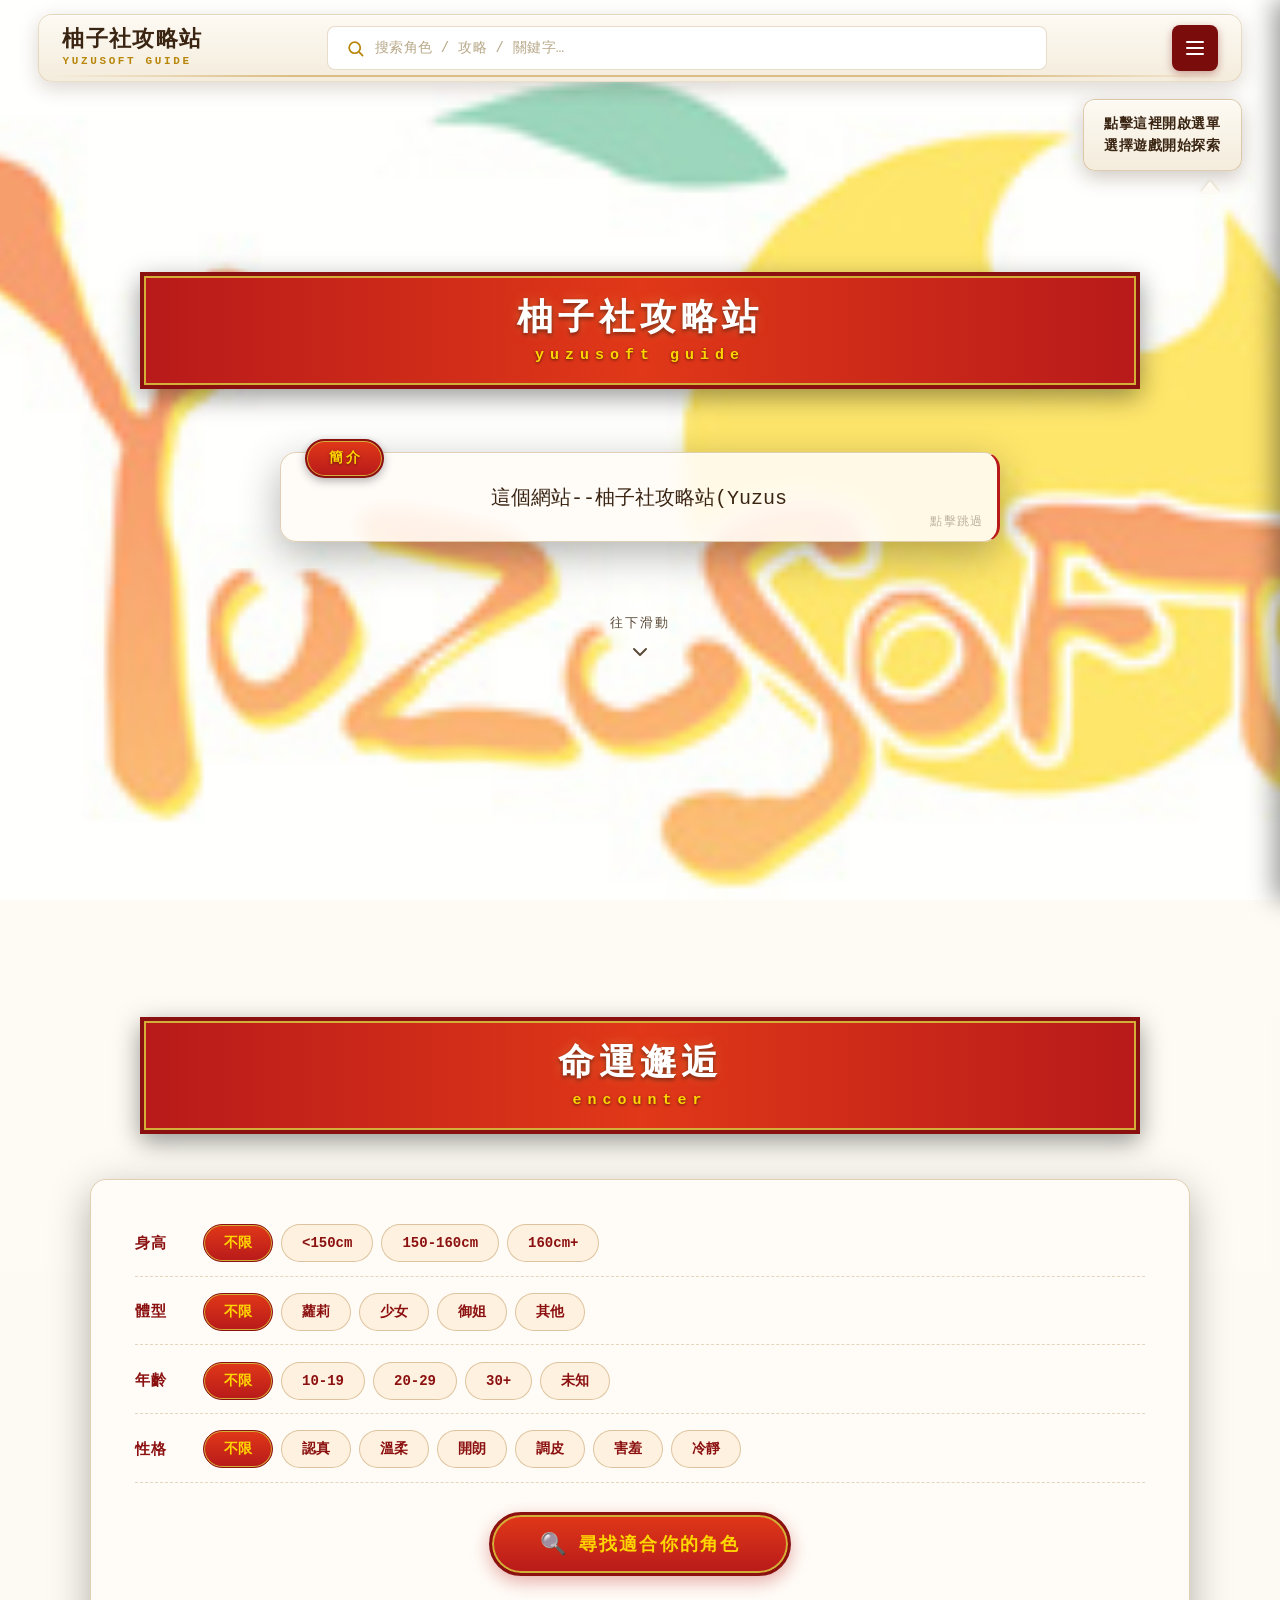
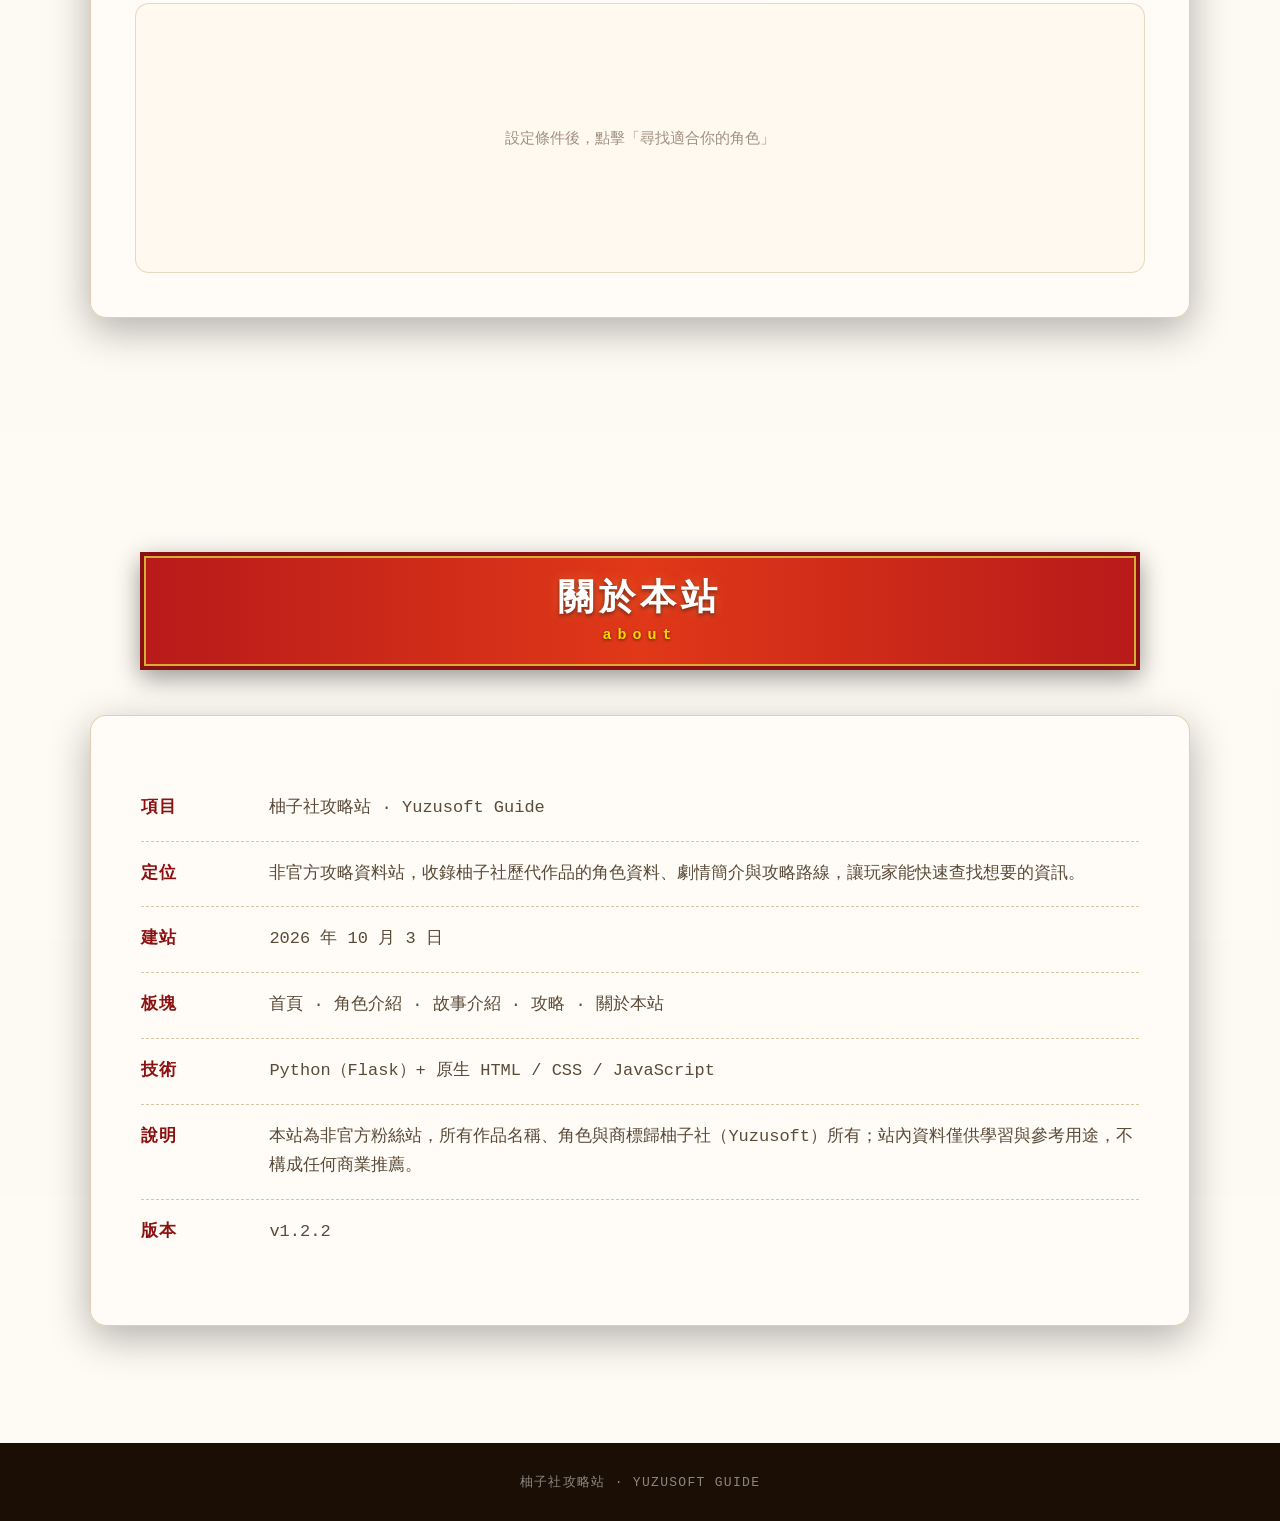
==== commit e2357cde: "搜索增强" ====
--- a/index.html
+++ b/index.html
@@ -261,7 +261,7 @@
                         </div>
                         <div class="about-row">
                             <div class="about-key">版本</div>
-                            <div class="about-value">v1.2.1</div>
+                            <div class="about-value">v1.2.2</div>
                         </div>
                     </div>
                 </div>
--- a/styles.css
+++ b/styles.css
@@ -1666,6 +1666,14 @@
     }
 }
 
+/* ===== 搜索結果：匹配原因 ===== */
+.search-result-hint {
+    color: #a09080;
+    font-weight: 500;
+    font-size: clamp(10px, 0.9vw, 11px);
+    font-style: italic;
+}
+
 /* 手機：變小 */
 @media (max-width: 640px) {
     .return-top {
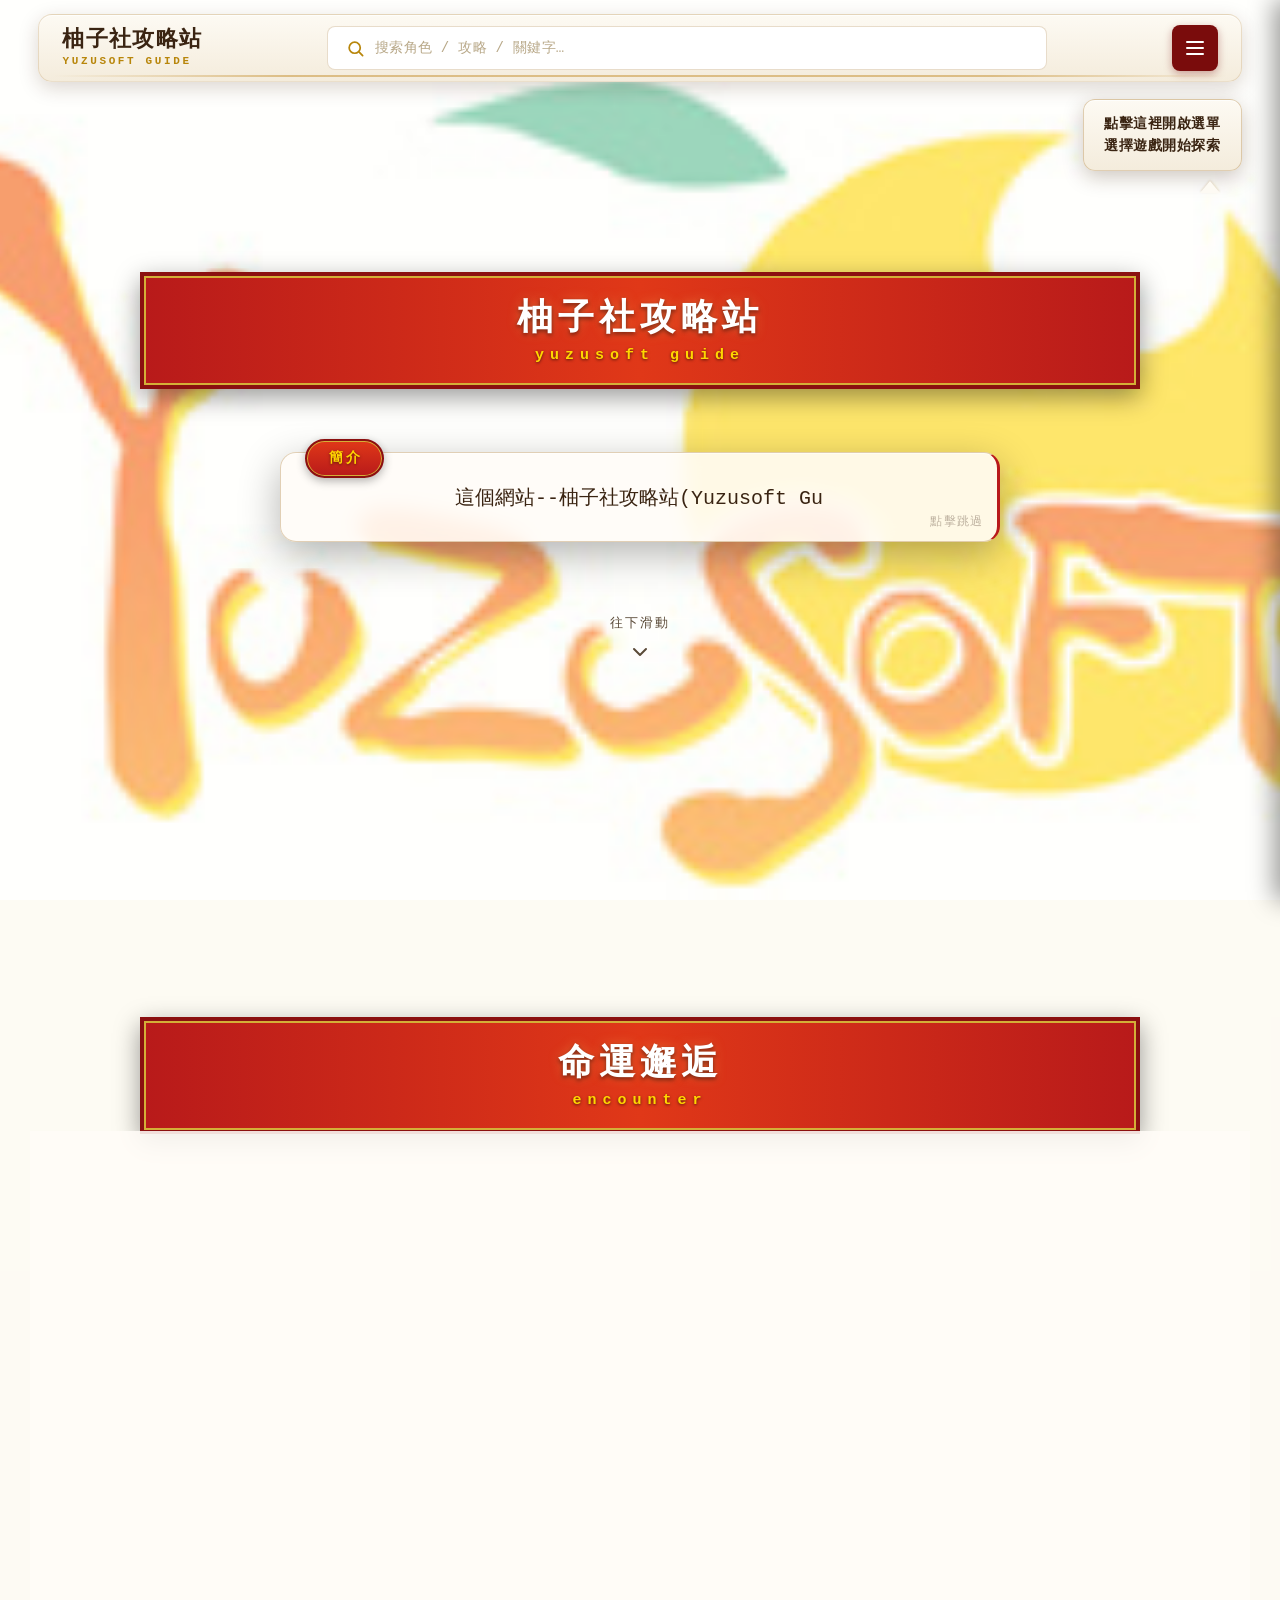
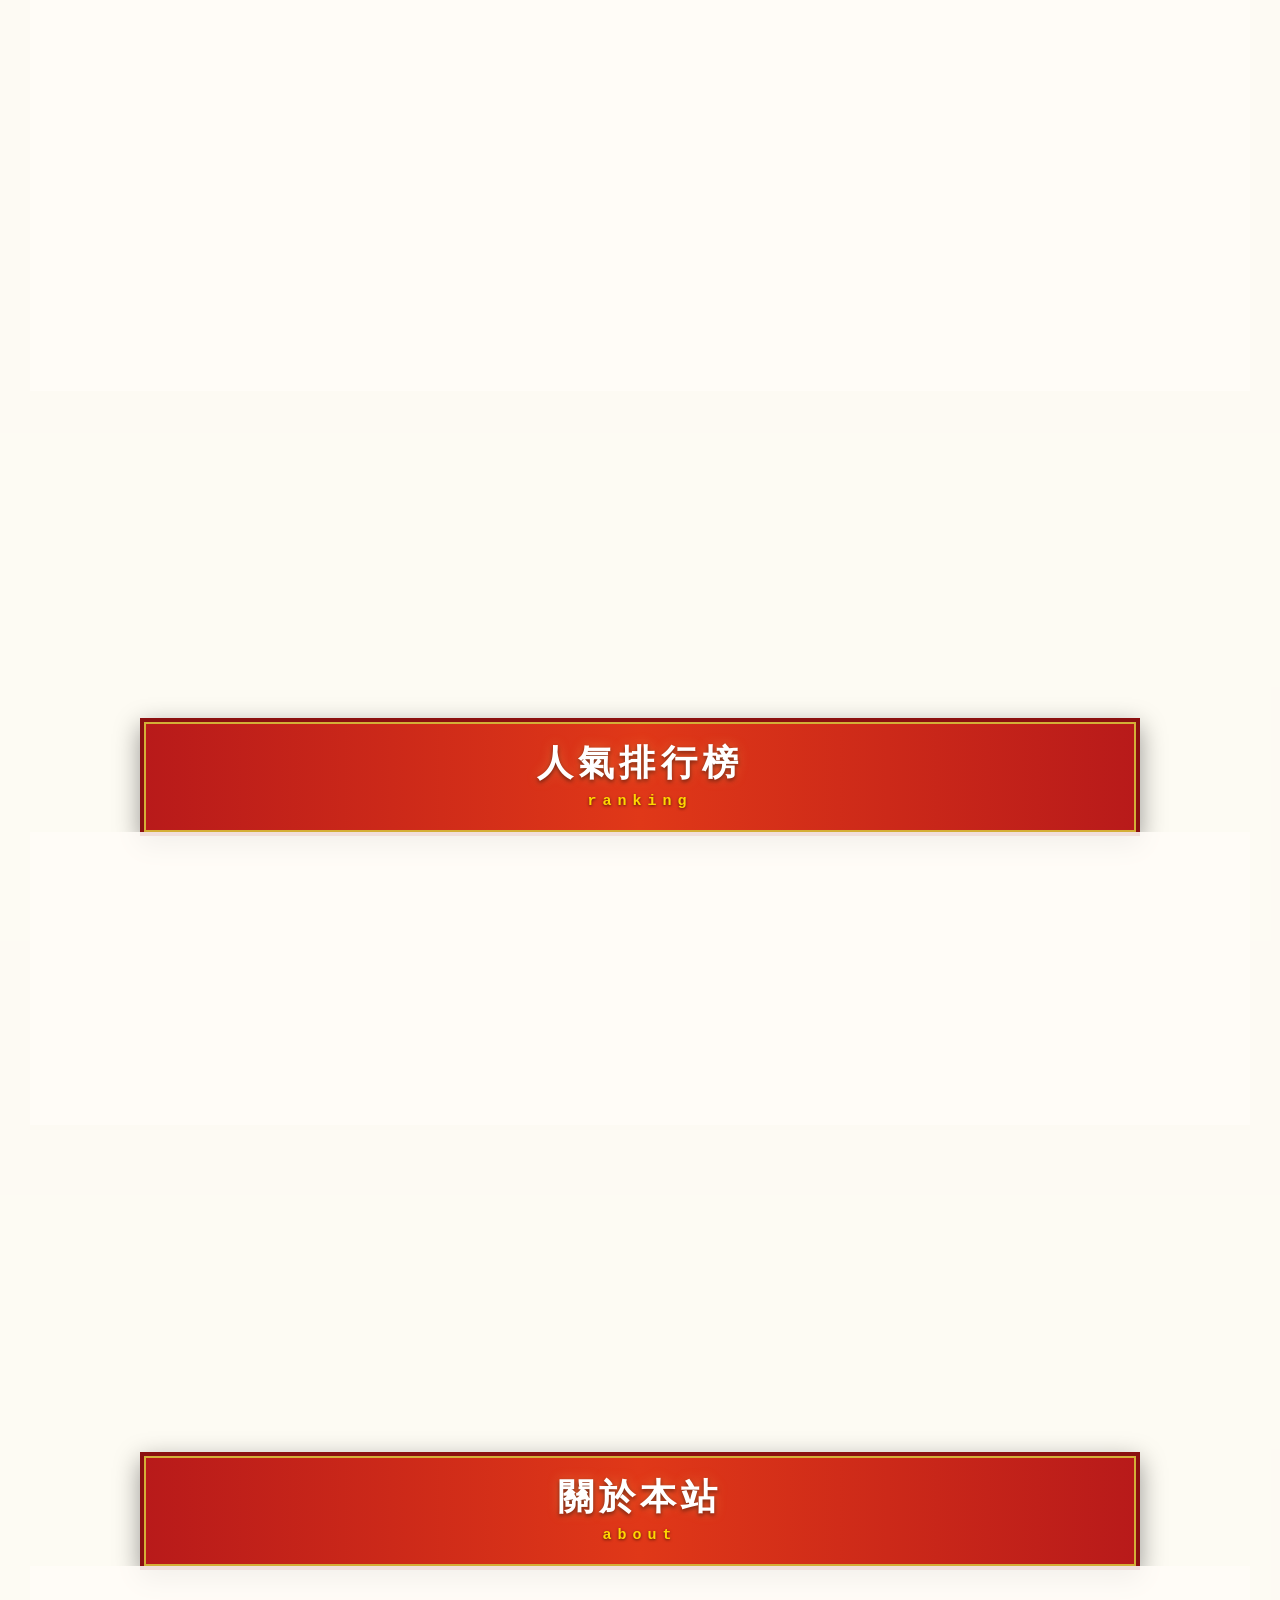
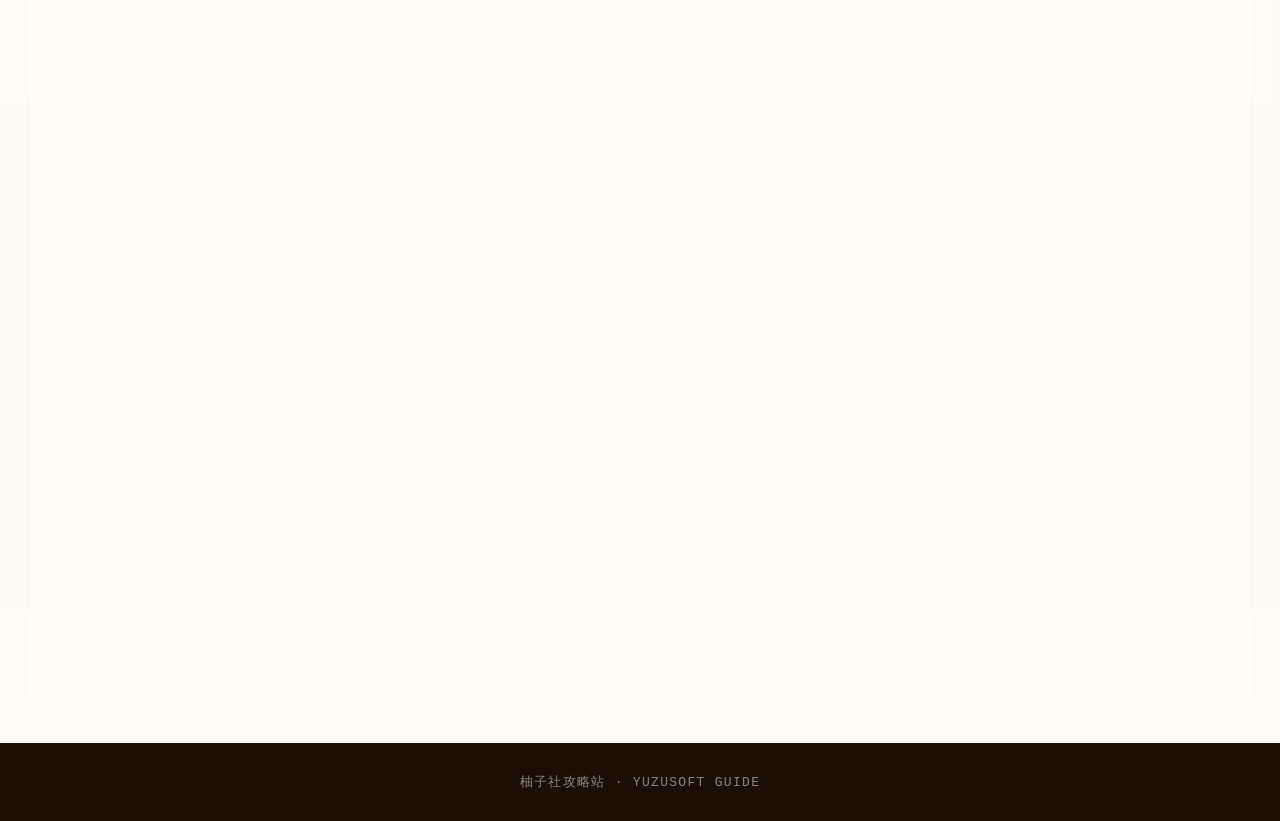
==== commit 3e02906a: "修改了搜索功能" ====
--- a/index.html
+++ b/index.html
@@ -74,6 +74,7 @@
                 <a href="#character" class="game-feature disabled" onclick="scrollToSection('character')">角色介紹</a>
                 <a href="#guide" class="game-feature disabled" onclick="scrollToSection('guide')">攻略</a>
                 <a href="#matchmaker" onclick="scrollToSection('matchmaker')">命運邂逅</a>
+                <a href="#ranking" onclick="scrollToSection('ranking')">人氣排行</a>
                 <a href="#about" onclick="scrollToSection('about')">關於本站</a>
             </nav>
         </div>
@@ -225,6 +226,21 @@
                 </div>
             </div>
         </section>
+        
+        <!-- 人氣排行榜 -->
+        <section id="ranking" class="section">
+            <div class="section-inner">
+                <div class="section-header">
+                    <h2 class="section-title">人氣排行榜</h2>
+                    <p class="section-sub">ranking</p>
+                </div>
+                <div class="content-box ranking-box">
+                    <div id="rankingList" class="ranking-list">
+                        <p class="ranking-empty">載入中…</p>
+                    </div>
+                </div>
+            </div>
+        </section>
 
         <!-- 關於本站 -->
         <section id="about" class="section">
--- a/styles.css
+++ b/styles.css
@@ -1674,6 +1674,381 @@
     font-style: italic;
 }
 
+/* ===== 搜索：Tab 栏 ===== */
+.search-tabs {
+    display: flex;
+    gap: 4px;
+    padding: 8px 12px;
+    background: rgba(253, 250, 243, 0.9);
+    border-bottom: 1px solid rgba(180, 140, 80, 0.2);
+}
+
+.search-tab {
+    padding: 5px 12px;
+    font-size: 12px;
+    font-weight: 600;
+    color: #8b1010;
+    background: rgba(255, 240, 220, 0.7);
+    border: 1px solid rgba(180, 140, 80, 0.3);
+    border-radius: 999px;
+    cursor: pointer;
+    font-family: inherit;
+    transition: all 0.15s ease;
+}
+
+.search-tab:hover {
+    background: #fff5e0;
+}
+
+.search-tab.active {
+    color: #ffd700;
+    background: linear-gradient(180deg, #e03818 0%, #b81a1a 100%);
+    border-color: #8b1010;
+    box-shadow: inset 0 0 0 1px #d4af37;
+}
+
+/* ===== 搜索：游戏分组标题 ===== */
+.search-group-title {
+    padding: 8px 16px 4px;
+    font-size: 11px;
+    font-weight: 700;
+    color: #b8860b;
+    letter-spacing: 0.15em;
+    background: rgba(255, 248, 235, 0.6);
+    border-bottom: 1px solid rgba(180, 140, 80, 0.15);
+}
+
+/* ===== 搜索：高亮 ===== */
+.search-results mark {
+    background: rgba(255, 215, 0, 0.55);
+    color: inherit;
+    padding: 0 2px;
+    border-radius: 2px;
+    font-weight: 700;
+}
+
+/* ===== 搜索：结果项选中态 ===== */
+.search-result-item.selected {
+    background: rgba(232, 180, 58, 0.28);
+    border-left: 3px solid #b81a1a;
+}
+
+/* ===== 搜索：攻略标签 ===== */
+.guide-tag {
+    display: inline-block;
+    margin-left: 4px;
+    padding: 1px 6px;
+    font-size: 10px;
+    font-weight: 700;
+    color: #ffd700;
+    background: linear-gradient(180deg, #e03818 0%, #b81a1a 100%);
+    border-radius: 3px;
+    letter-spacing: 0.05em;
+    vertical-align: middle;
+}
+
+/* ===== 搜索：历史 ===== */
+.search-history {
+    padding: 8px 0;
+}
+
+.search-history-head {
+    display: flex;
+    justify-content: space-between;
+    align-items: center;
+    padding: 6px 16px;
+    font-size: 12px;
+    font-weight: 600;
+    color: #b8860b;
+    letter-spacing: 0.1em;
+}
+
+.clear-history {
+    background: transparent;
+    border: none;
+    color: #a09080;
+    font-size: 11px;
+    cursor: pointer;
+    font-family: inherit;
+    padding: 2px 6px;
+    border-radius: 4px;
+    transition: background 0.15s ease, color 0.15s ease;
+}
+
+.clear-history:hover {
+    background: rgba(255, 100, 100, 0.15);
+    color: #b81a1a;
+}
+
+/* 单个历史项：文字 + 删除按钮 */
+.search-history-item {
+    display: flex;
+    align-items: center;
+    justify-content: space-between;
+    padding: 0 12px 0 16px;
+    cursor: pointer;
+    transition: background 0.15s ease;
+}
+
+.search-history-item:hover {
+    background: rgba(232, 180, 58, 0.15);
+}
+
+.history-text {
+    flex: 1;
+    padding: 8px 0;
+    font-size: 13px;
+    color: #5a4a38;
+    overflow: hidden;
+    text-overflow: ellipsis;
+    white-space: nowrap;
+}
+
+.search-history-item:hover .history-text {
+    color: #8b1010;
+}
+
+/* 单项删除按钮 */
+.history-remove {
+    flex-shrink: 0;
+    width: 22px;
+    height: 22px;
+    margin-left: 8px;
+    background: transparent;
+    border: none;
+    border-radius: 50%;
+    color: #a09080;
+    font-size: 12px;
+    line-height: 1;
+    cursor: pointer;
+    font-family: inherit;
+    display: flex;
+    align-items: center;
+    justify-content: center;
+    opacity: 0;
+    transition: opacity 0.15s ease, background 0.15s ease, color 0.15s ease;
+}
+
+/* 悬停历史项时才显示删除按钮 */
+.search-history-item:hover .history-remove {
+    opacity: 1;
+}
+
+.history-remove:hover {
+    background: rgba(184, 26, 26, 0.15);
+    color: #b81a1a;
+}
+
+/* ===== 搜索：建议 ===== */
+.search-suggest-head {
+    padding: 6px 16px 2px;
+    font-size: 11px;
+    font-weight: 700;
+    color: #b8860b;
+    letter-spacing: 0.15em;
+    background: rgba(255, 248, 235, 0.6);
+}
+
+.search-suggest-item {
+    display: flex;
+    align-items: center;
+    gap: 10px;
+    padding: 8px 16px;
+    cursor: pointer;
+    transition: background 0.15s ease;
+}
+
+.search-suggest-item:hover {
+    background: rgba(232, 180, 58, 0.18);
+}
+
+.suggest-icon {
+    font-size: 12px;
+    opacity: 0.6;
+    flex-shrink: 0;
+}
+
+.suggest-text {
+    font-size: 13px;
+    color: #5a4a38;
+    overflow: hidden;
+    text-overflow: ellipsis;
+    white-space: nowrap;
+}
+
+.search-suggest-item:hover .suggest-text {
+    color: #8b1010;
+}
+
+/* 建议区块下方加个分隔线 */
+.search-suggest-head:not(:first-child) {
+    border-top: 1px dashed rgba(180, 140, 80, 0.25);
+    margin-top: 4px;
+}
+
+/* ===== 人氣排行榜 ===== */
+.ranking-box {
+    padding: clamp(20px, 3vw, 36px);
+}
+
+.ranking-list {
+    display: flex;
+    flex-direction: column;
+    gap: 8px;
+}
+
+.ranking-empty {
+    text-align: center;
+    color: #a09080;
+    font-size: 14px;
+    padding: 40px 0;
+    margin: 0;
+}
+
+.ranking-item {
+    display: flex;
+    align-items: center;
+    gap: clamp(12px, 2vw, 20px);
+    padding: clamp(10px, 1.5vh, 14px) clamp(14px, 2vw, 20px);
+    background: rgba(255, 252, 247, 0.85);
+    border: 1.5px solid rgba(180, 140, 80, 0.3);
+    border-radius: 12px;
+    cursor: pointer;
+    transition: transform 0.15s ease, border-color 0.15s ease,
+                box-shadow 0.15s ease;
+}
+
+.ranking-item:hover {
+    transform: translateX(6px);
+    border-color: #d4af37;
+    box-shadow: 0 6px 18px rgba(184, 26, 26, 0.15);
+}
+
+/* 前三名特殊色 */
+.ranking-item.rank-1 {
+    background: linear-gradient(90deg,
+        rgba(255, 215, 0, 0.25) 0%,
+        rgba(255, 252, 247, 0.9) 100%);
+    border-color: #d4af37;
+}
+
+.ranking-item.rank-2 {
+    background: linear-gradient(90deg,
+        rgba(192, 192, 192, 0.25) 0%,
+        rgba(255, 252, 247, 0.9) 100%);
+    border-color: #b0b0b0;
+}
+
+.ranking-item.rank-3 {
+    background: linear-gradient(90deg,
+        rgba(205, 127, 50, 0.22) 0%,
+        rgba(255, 252, 247, 0.9) 100%);
+    border-color: #cd7f32;
+}
+
+.ranking-rank {
+    flex-shrink: 0;
+    width: clamp(36px, 4vw, 48px);
+    height: clamp(36px, 4vw, 48px);
+    display: flex;
+    align-items: center;
+    justify-content: center;
+    font-size: clamp(14px, 1.4vw, 18px);
+    font-weight: 800;
+    color: #8b1010;
+    background: rgba(255, 240, 220, 0.9);
+    border-radius: 50%;
+    border: 2px solid rgba(180, 140, 80, 0.4);
+}
+
+.ranking-item.rank-1 .ranking-rank {
+    color: #5a2f0a;
+    background: linear-gradient(180deg, #ffe08a 0%, #d4af37 100%);
+    border-color: #8b6914;
+    box-shadow: 0 0 12px rgba(255, 215, 0, 0.6);
+}
+
+.ranking-item.rank-2 .ranking-rank {
+    color: #333;
+    background: linear-gradient(180deg, #e8e8e8 0%, #b0b0b0 100%);
+    border-color: #707070;
+}
+
+.ranking-item.rank-3 .ranking-rank {
+    color: #4a2410;
+    background: linear-gradient(180deg, #e8b87a 0%, #cd7f32 100%);
+    border-color: #8b5a1e;
+}
+
+.ranking-thumb {
+    flex-shrink: 0;
+    width: clamp(48px, 5.5vw, 64px);
+    height: clamp(48px, 5.5vw, 64px);
+    border-radius: 50%;
+    background: #fff8ec center/cover no-repeat;
+    border: 3px solid #d4af37;
+    box-shadow: 0 3px 8px rgba(0, 0, 0, 0.15);
+}
+
+.ranking-item.rank-1 .ranking-thumb { border-color: #ffe08a; }
+.ranking-item.rank-2 .ranking-thumb { border-color: #e8e8e8; }
+.ranking-item.rank-3 .ranking-thumb { border-color: #cd7f32; }
+
+.ranking-info {
+    flex: 1;
+    min-width: 0;
+    text-align: left;
+}
+
+.ranking-name {
+    font-size: clamp(14px, 1.4vw, 18px);
+    font-weight: 800;
+    color: #8b1010;
+    letter-spacing: 0.05em;
+    margin-bottom: 3px;
+    overflow: hidden;
+    text-overflow: ellipsis;
+    white-space: nowrap;
+}
+
+.ranking-game {
+    font-size: clamp(11px, 1vw, 13px);
+    color: #b8860b;
+    letter-spacing: 0.05em;
+    overflow: hidden;
+    text-overflow: ellipsis;
+    white-space: nowrap;
+}
+
+.ranking-count {
+    flex-shrink: 0;
+    font-size: clamp(12px, 1.2vw, 15px);
+    font-weight: 700;
+    color: #b81a1a;
+    letter-spacing: 0.05em;
+    padding: 4px 10px;
+    background: rgba(255, 240, 220, 0.9);
+    border-radius: 999px;
+    white-space: nowrap;
+}
+
+.ranking-item.rank-1 .ranking-count {
+    background: rgba(255, 215, 0, 0.35);
+    color: #5a2f0a;
+}
+
+@media (max-width: 560px) {
+    .ranking-item {
+        padding: 10px 12px;
+        gap: 10px;
+    }
+    .ranking-rank {
+        width: 32px;
+        height: 32px;
+        font-size: 13px;
+    }
+}
+
 /* 手機：變小 */
 @media (max-width: 640px) {
     .return-top {
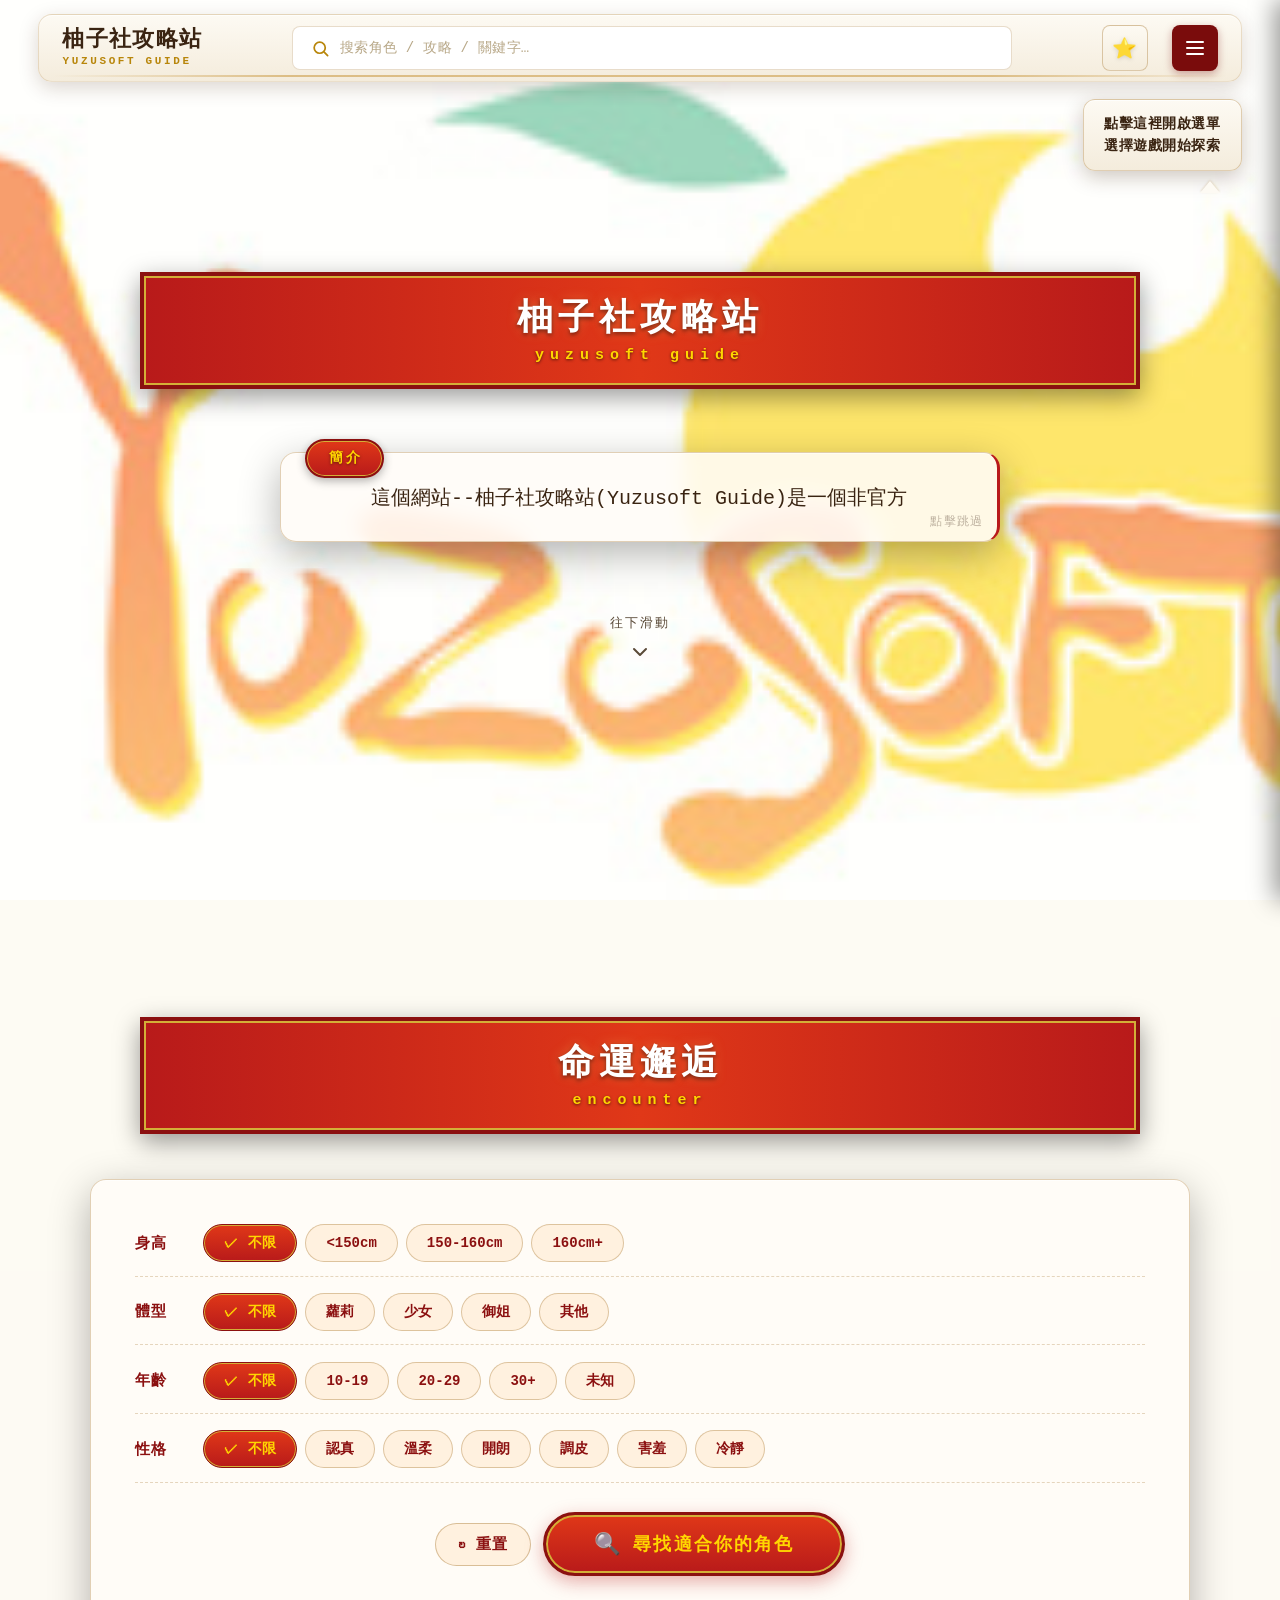
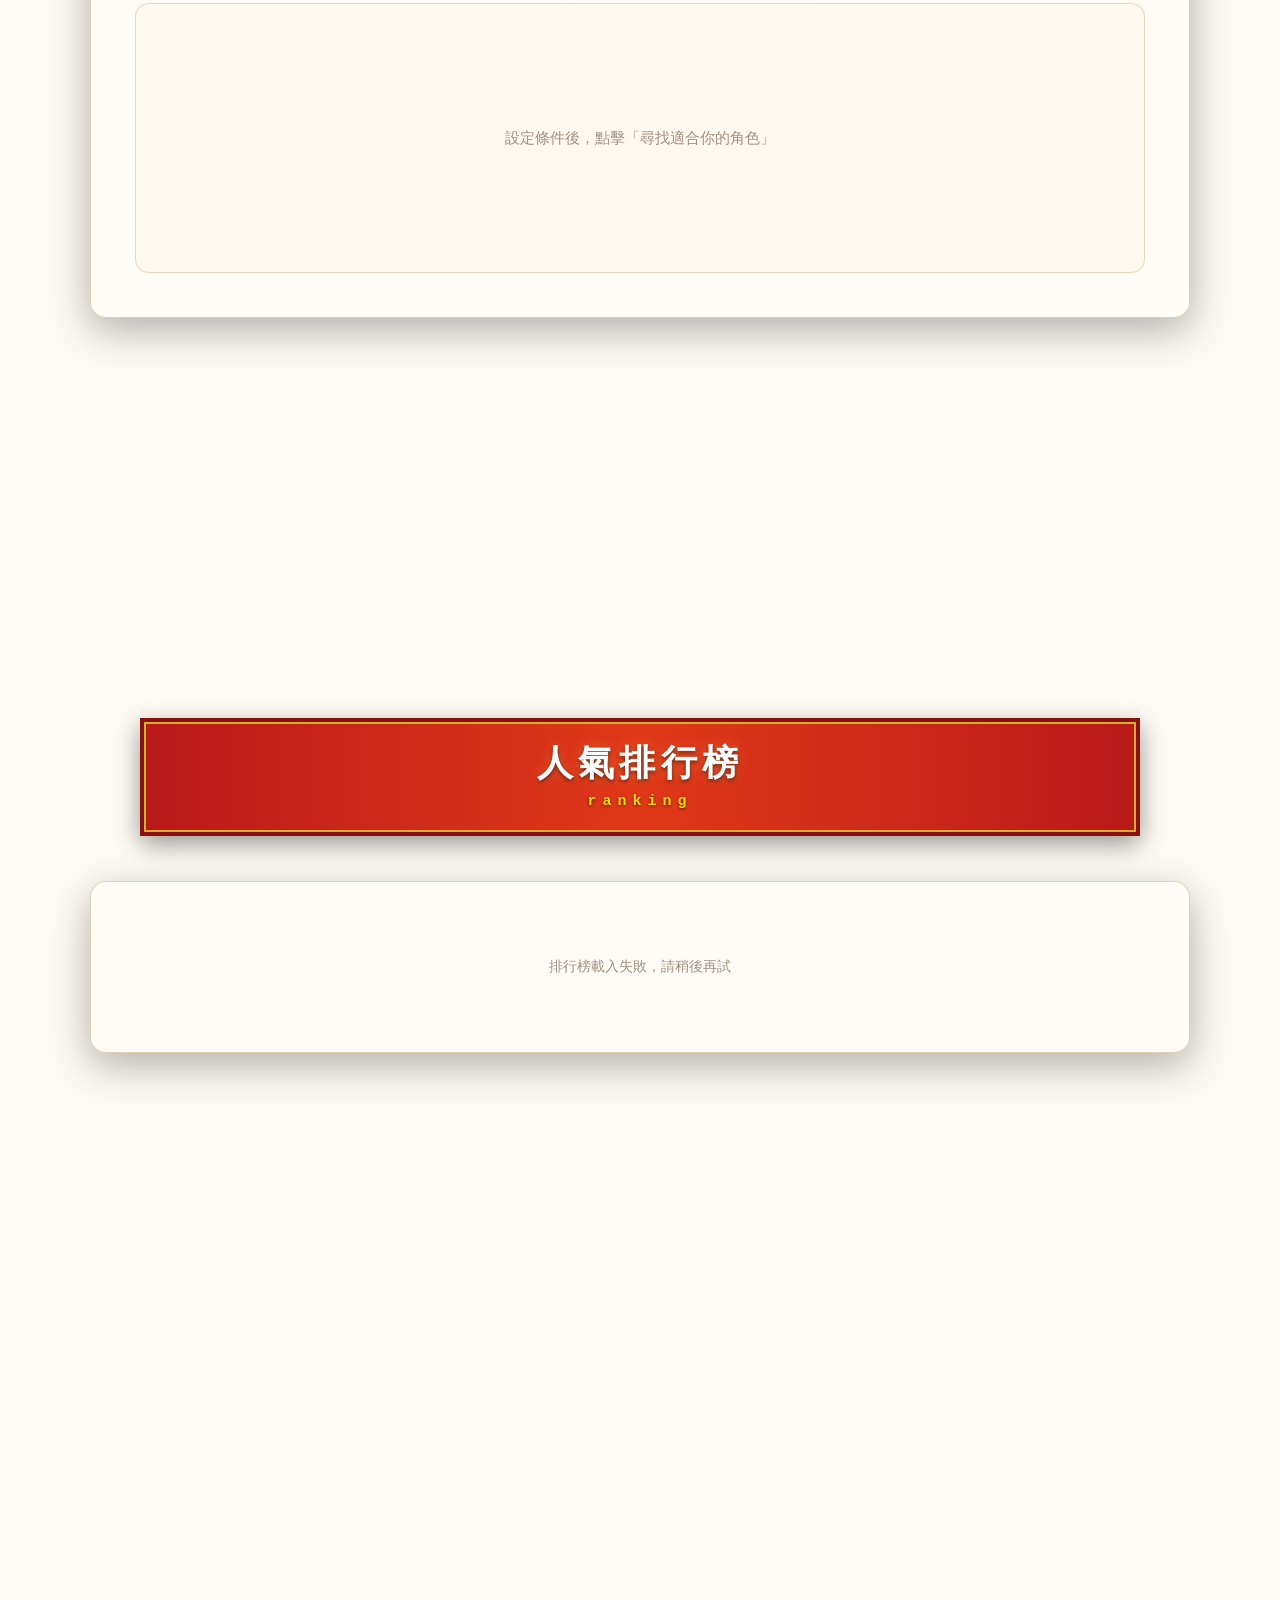
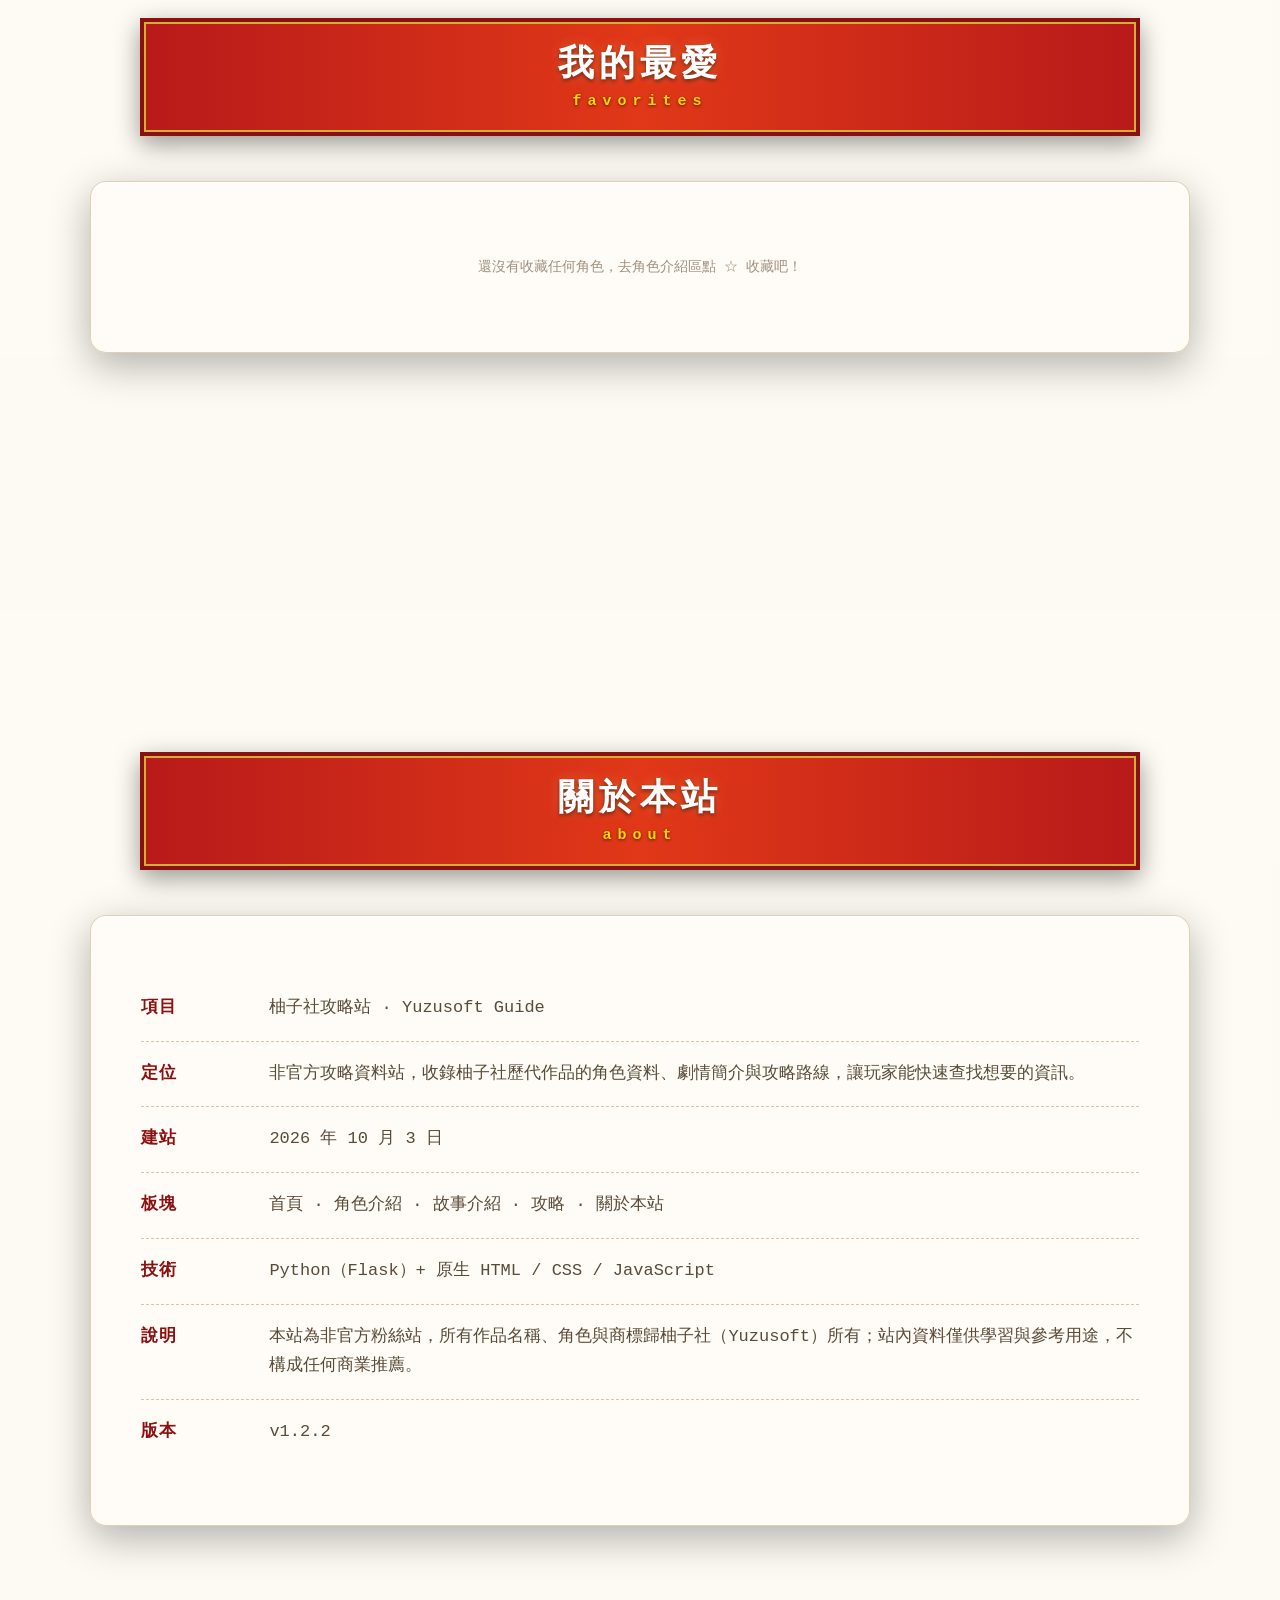
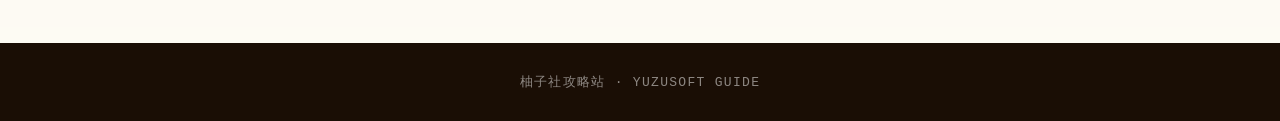
==== commit 13083187: "..." ====
--- a/index.html
+++ b/index.html
@@ -32,6 +32,11 @@
                 <div id="searchResults" class="search-results"></div>
             </div>
 
+            <button id="favButton" onclick="scrollToSection('favorites')" aria-label="我的最愛">
+                <span class="fav-icon">⭐</span>
+                <span class="fav-count" id="favCount">0</span>
+            </button>
+
             <button id="menuButton" onclick="openMenu()" aria-label="開啟選單">
                 <span></span>
                 <span></span>
@@ -75,6 +80,7 @@
                 <a href="#guide" class="game-feature disabled" onclick="scrollToSection('guide')">攻略</a>
                 <a href="#matchmaker" onclick="scrollToSection('matchmaker')">命運邂逅</a>
                 <a href="#ranking" onclick="scrollToSection('ranking')">人氣排行</a>
+                <a href="#favorites" onclick="scrollToSection('favorites')">我的最愛</a>
                 <a href="#about" onclick="scrollToSection('about')">關於本站</a>
             </nav>
         </div>
@@ -154,6 +160,16 @@
                         <div class="guide-content">
                             <div class="char-name" id="guideName"></div>
                             <div class="char-cv" id="guideRoute"></div>
+
+                            <!-- 進度條 -->
+                            <div class="guide-progress" id="guideProgress">
+                                <div class="guide-progress-bar">
+                                    <div class="guide-progress-fill" id="guideProgressFill"></div>
+                                </div>
+                                <div class="guide-progress-text" id="guideProgressText">0 / 0</div>
+                                <button class="guide-progress-reset" id="guideResetBtn" title="重置此角色進度">↻</button>
+                            </div>
+
                             <div class="guide-options" id="guideOptions"></div>
                         </div>
                     </div>
@@ -213,6 +229,7 @@
                         </div>
 
                         <div class="mm-actions">
+                            <button id="mmReset" class="mm-btn-reset" title="清空所有條件">↻ 重置</button>
                             <button id="mmSearch" class="mm-roll">
                                 <span class="mm-dice">🔍</span>
                                 尋找適合你的角色
@@ -242,6 +259,21 @@
             </div>
         </section>
 
+        <!-- 我的最愛 -->
+        <section id="favorites" class="section">
+            <div class="section-inner">
+                <div class="section-header">
+                    <h2 class="section-title">我的最愛</h2>
+                    <p class="section-sub">favorites</p>
+                </div>
+                <div class="content-box favorites-box">
+                    <div id="favoritesList" class="favorites-list">
+                        <p class="favorites-empty">還沒有收藏任何角色，去角色介紹區點 ☆ 收藏吧！</p>
+                    </div>
+                </div>
+            </div>
+        </section>
+
         <!-- 關於本站 -->
         <section id="about" class="section">
             <div class="section-inner">
--- a/styles.css
+++ b/styles.css
@@ -2037,6 +2037,541 @@
     color: #5a2f0a;
 }
 
+/* ===== 收藏按鈕（頂部欄） ===== */
+#favButton {
+    position: relative;
+    width: clamp(38px, 4vw, 46px);
+    height: clamp(38px, 4vw, 46px);
+    background: linear-gradient(180deg, #fdfaf3 0%, #f4ecdc 100%);
+    border: 1.5px solid rgba(180, 140, 80, 0.45);
+    border-radius: 8px;
+    cursor: pointer;
+    display: flex;
+    align-items: center;
+    justify-content: center;
+    flex-shrink: 0;
+    transition: transform 0.2s ease, box-shadow 0.2s ease;
+    padding: 0;
+}
+
+#favButton:hover {
+    transform: translateY(-1px);
+    box-shadow: 0 4px 12px rgba(184, 134, 11, 0.3);
+}
+
+.fav-icon {
+    font-size: clamp(16px, 1.6vw, 20px);
+    line-height: 1;
+    filter: drop-shadow(0 1px 2px rgba(0, 0, 0, 0.15));
+}
+
+.fav-count {
+    position: absolute;
+    top: -6px;
+    right: -6px;
+    min-width: 18px;
+    height: 18px;
+    padding: 0 5px;
+    background: linear-gradient(180deg, #e03818 0%, #b81a1a 100%);
+    color: #ffd700;
+    font-size: 11px;
+    font-weight: 800;
+    line-height: 18px;
+    text-align: center;
+    border-radius: 9px;
+    border: 1.5px solid #8b1010;
+    box-shadow: 0 2px 6px rgba(0, 0, 0, 0.3);
+    display: none;
+}
+
+#favButton.has-favs .fav-count {
+    display: block;
+}
+
+/* 收藏按鈕：手機縮小 */
+@media (max-width: 560px) {
+    #favButton {
+        width: 36px;
+        height: 36px;
+        border-radius: 6px;
+    }
+    .fav-count {
+        min-width: 16px;
+        height: 16px;
+        line-height: 16px;
+        font-size: 10px;
+    }
+}
+
+.char-fav-btn {
+    position: absolute;
+    top: 12px;
+    right: 12px;
+    width: 42px;
+    height: 42px;
+    background: rgba(255, 252, 247, 0.9);
+    backdrop-filter: blur(6px);
+    -webkit-backdrop-filter: blur(6px);
+    border: 1.5px solid rgba(255, 255, 255, 0.7);
+    border-radius: 50%;
+    cursor: pointer;
+    display: flex;
+    align-items: center;
+    justify-content: center;
+    z-index: 5;
+    box-shadow:
+        0 4px 12px rgba(0, 0, 0, 0.15),
+        0 1px 0 rgba(255, 255, 255, 0.6) inset;
+    transition: transform 0.2s cubic-bezier(0.34, 1.56, 0.64, 1),
+                background 0.2s ease,
+                box-shadow 0.2s ease;
+    padding: 0;
+    -webkit-tap-highlight-color: transparent;
+}
+
+/* 裡面那顆心 */
+.char-fav-btn .fav-heart {
+    width: 22px;
+    height: 22px;
+    color: #c8b8a0;
+    transition: color 0.2s ease, transform 0.2s ease;
+    fill: transparent;
+    stroke: currentColor;
+    stroke-width: 2.2;
+    stroke-linecap: round;
+    stroke-linejoin: round;
+}
+
+.char-fav-btn:hover {
+    transform: scale(1.08);
+    background: rgba(255, 252, 247, 1);
+    box-shadow:
+        0 6px 18px rgba(184, 26, 26, 0.25),
+        0 1px 0 rgba(255, 255, 255, 0.8) inset;
+}
+
+.char-fav-btn:hover .fav-heart {
+    color: #e84a6f;
+    transform: scale(1.1);
+}
+
+/* 已收藏：粉紅實心 */
+.char-fav-btn.active {
+    background: linear-gradient(135deg,
+        rgba(255, 245, 248, 0.98) 0%,
+        rgba(255, 228, 236, 0.98) 100%);
+    border-color: rgba(232, 74, 111, 0.5);
+    box-shadow:
+        0 4px 16px rgba(232, 74, 111, 0.4),
+        0 1px 0 rgba(255, 255, 255, 0.9) inset;
+    animation: favPop 0.4s cubic-bezier(0.34, 1.56, 0.64, 1);
+}
+
+.char-fav-btn.active .fav-heart {
+    color: #e84a6f;
+    fill: #e84a6f;
+    stroke: #e84a6f;
+    filter: drop-shadow(0 1px 3px rgba(232, 74, 111, 0.5));
+}
+
+/* 點下去的小彈跳 */
+@keyframes favPop {
+    0%   { transform: scale(1); }
+    40%  { transform: scale(1.25); }
+    70%  { transform: scale(0.95); }
+    100% { transform: scale(1); }
+}
+
+/* ===== 收藏區 ===== */
+.favorites-box {
+    padding: clamp(20px, 3vw, 36px);
+}
+
+.favorites-list {
+    display: grid;
+    grid-template-columns: repeat(auto-fill, minmax(180px, 1fr));
+    gap: clamp(12px, 1.6vw, 18px);
+}
+
+.favorites-empty {
+    grid-column: 1 / -1;
+    text-align: center;
+    color: #a09080;
+    font-size: 14px;
+    padding: 40px 0;
+    margin: 0;
+}
+
+.favorite-item {
+    display: flex;
+    flex-direction: column;
+    align-items: center;
+    gap: 8px;
+    padding: 14px 12px;
+    background: rgba(255, 252, 247, 0.9);
+    border: 1.5px solid rgba(180, 140, 80, 0.35);
+    border-radius: 12px;
+    cursor: pointer;
+    position: relative;
+    transition: transform 0.15s ease, border-color 0.15s ease, box-shadow 0.15s ease;
+}
+
+.favorite-item:hover {
+    transform: translateY(-4px);
+    border-color: #d4af37;
+    box-shadow: 0 6px 18px rgba(184, 26, 26, 0.2);
+}
+
+.favorite-thumb {
+    width: clamp(64px, 7vw, 84px);
+    height: clamp(64px, 7vw, 84px);
+    border-radius: 50%;
+    background: #fff8ec center/cover no-repeat;
+    border: 3px solid #d4af37;
+    box-shadow: 0 3px 10px rgba(0, 0, 0, 0.15);
+}
+
+.favorite-name {
+    font-size: clamp(13px, 1.2vw, 15px);
+    font-weight: 800;
+    color: #8b1010;
+    text-align: center;
+    white-space: nowrap;
+    overflow: hidden;
+    text-overflow: ellipsis;
+    max-width: 100%;
+}
+
+.favorite-game {
+    font-size: clamp(10px, 0.9vw, 12px);
+    color: #b8860b;
+    text-align: center;
+    white-space: nowrap;
+    overflow: hidden;
+    text-overflow: ellipsis;
+    max-width: 100%;
+}
+
+.favorite-remove {
+    position: absolute;
+    top: 6px;
+    right: 6px;
+    width: 24px;
+    height: 24px;
+    background: transparent;
+    border: none;
+    color: #a09080;
+    font-size: 16px;
+    line-height: 1;
+    cursor: pointer;
+    border-radius: 50%;
+    display: flex;
+    align-items: center;
+    justify-content: center;
+    opacity: 0;
+    transition: opacity 0.15s ease, background 0.15s ease, color 0.15s ease;
+    padding: 0;
+}
+
+.favorite-item:hover .favorite-remove {
+    opacity: 1;
+}
+
+.favorite-remove:hover {
+    background: rgba(184, 26, 26, 0.15);
+    color: #b81a1a;
+}
+
+/* ===== 攻略進度條 ===== */
+.guide-progress {
+    display: flex;
+    align-items: center;
+    gap: 10px;
+    padding: 8px 0;
+}
+
+.guide-progress-bar {
+    flex: 1;
+    height: 10px;
+    background: rgba(180, 140, 80, 0.15);
+    border-radius: 999px;
+    overflow: hidden;
+    box-shadow: inset 0 1px 2px rgba(0, 0, 0, 0.1);
+}
+
+.guide-progress-fill {
+    height: 100%;
+    width: 0%;
+    background: linear-gradient(90deg, #e8b43a 0%, #d4af37 50%, #b8860b 100%);
+    border-radius: 999px;
+    transition: width 0.4s cubic-bezier(0.4, 0, 0.2, 1);
+    box-shadow: 0 0 8px rgba(212, 175, 55, 0.5);
+}
+
+.guide-progress-fill.done {
+    background: linear-gradient(90deg, #e03818 0%, #b81a1a 100%);
+    box-shadow: 0 0 12px rgba(184, 26, 26, 0.6);
+    animation: progressGlow 1.5s ease-in-out infinite alternate;
+}
+
+@keyframes progressGlow {
+    from { box-shadow: 0 0 12px rgba(184, 26, 26, 0.6); }
+    to   { box-shadow: 0 0 20px rgba(255, 215, 0, 0.8); }
+}
+
+.guide-progress-text {
+    flex-shrink: 0;
+    font-size: 12px;
+    font-weight: 800;
+    color: #8b1010;
+    letter-spacing: 0.05em;
+    min-width: 60px;
+    text-align: right;
+}
+
+.guide-progress-text.done {
+    color: #b8860b;
+}
+
+.guide-progress-reset {
+    flex-shrink: 0;
+    width: 26px;
+    height: 26px;
+    border-radius: 50%;
+    background: transparent;
+    border: 1px solid rgba(180, 140, 80, 0.4);
+    color: #a09080;
+    font-size: 14px;
+    line-height: 1;
+    cursor: pointer;
+    display: flex;
+    align-items: center;
+    justify-content: center;
+    transition: all 0.15s ease;
+    padding: 0;
+    font-family: inherit;
+}
+
+.guide-progress-reset:hover {
+    background: rgba(184, 26, 26, 0.1);
+    border-color: #b81a1a;
+    color: #b81a1a;
+    transform: rotate(-90deg);
+}
+
+/* ===== 可勾選的攻略選項 ===== */
+.guide-option-item {
+    cursor: pointer;
+    user-select: none;
+    transition: background 0.15s ease, opacity 0.2s ease, transform 0.1s ease;
+    padding-left: 78px !important;   /* 加寬，放 checkbox 和數字 */
+}
+
+.guide-option-item:hover {
+    background: rgba(232, 180, 58, 0.08);
+}
+
+.guide-option-item:active {
+    transform: scale(0.99);
+}
+
+/* 完成狀態 */
+.guide-option-item.done {
+    opacity: 0.55;
+}
+
+.guide-option-item.done .guide-option-text {
+    text-decoration: line-through;
+    text-decoration-color: rgba(184, 26, 26, 0.5);
+    text-decoration-thickness: 2px;
+    color: #a09080;
+}
+
+.guide-option-item.done::before {
+    background: linear-gradient(180deg, #b8860b 0%, #8b6914 100%);
+    border-color: #5a4a20;
+    content: "✓" !important;
+}
+
+/* checkbox 圓圈 */
+.guide-option-check {
+    position: absolute;
+    left: 40px;
+    top: 50%;
+    transform: translateY(-50%);
+    width: 22px;
+    height: 22px;
+    border-radius: 50%;
+    border: 2px solid rgba(180, 140, 80, 0.5);
+    background: rgba(255, 252, 247, 0.9);
+    display: flex;
+    align-items: center;
+    justify-content: center;
+    font-size: 12px;
+    font-weight: 800;
+    color: transparent;
+    transition: all 0.15s ease;
+    pointer-events: none;
+}
+
+.guide-option-item.done .guide-option-check {
+    background: linear-gradient(180deg, #e03818 0%, #b81a1a 100%);
+    border-color: #8b1010;
+    color: #ffd700;
+    box-shadow: 0 0 8px rgba(184, 26, 26, 0.4);
+}
+
+/* 底部「全部完成」慶祝 */
+.guide-complete-toast {
+    position: absolute;
+    inset: 0;
+    display: flex;
+    align-items: center;
+    justify-content: center;
+    background: rgba(255, 252, 247, 0.95);
+    backdrop-filter: blur(4px);
+    border-radius: 12px;
+    font-size: 18px;
+    font-weight: 800;
+    color: #8b1010;
+    letter-spacing: 0.1em;
+    z-index: 10;
+    animation: completeFadeIn 0.4s ease;
+    pointer-events: none;
+    text-align: center;
+    padding: 20px;
+    line-height: 1.8;
+}
+
+/* ===== 命運邂逅升級 ===== */
+.mm-actions {
+    display: flex;
+    gap: 12px;
+    justify-content: center;
+    align-items: center;
+    flex-wrap: wrap;
+    margin-top: clamp(8px, 1.5vh, 14px);
+}
+
+.mm-btn-reset {
+    padding: clamp(8px, 1.2vh, 11px) clamp(16px, 2vw, 22px);
+    font-size: clamp(13px, 1.2vw, 15px);
+    font-weight: 700;
+    font-family: inherit;
+    letter-spacing: 0.06em;
+    color: #8b1010;
+    background: rgba(255, 240, 220, 0.9);
+    border: 1.5px solid rgba(180, 140, 80, 0.5);
+    border-radius: 999px;
+    cursor: pointer;
+    transition: transform 0.15s ease, background 0.15s ease;
+}
+
+.mm-btn-reset:hover {
+    transform: translateY(-2px);
+    background: #fff5e0;
+}
+
+/* 多選按鈕：啟用時的視覺（跟原本 active 一樣，加個 check） */
+.mm-btns button.active::before {
+    content: "✓ ";
+    font-weight: 800;
+    margin-right: 2px;
+}
+
+/* 匹配徽章 */
+.mm-result-item {
+    position: relative;
+}
+
+.mm-match-badge {
+    position: absolute;
+    top: 6px;
+    right: 6px;
+    padding: 3px 9px;
+    font-size: 11px;
+    font-weight: 800;
+    border-radius: 999px;
+    letter-spacing: 0.03em;
+    box-shadow: 0 2px 6px rgba(0, 0, 0, 0.2);
+    z-index: 2;
+}
+
+.mm-match-perfect {
+    background: linear-gradient(135deg, #ffe08a, #d4af37);
+    color: #5a2f0a;
+}
+
+.mm-match-great {
+    background: linear-gradient(135deg, #a8e6a3, #4caf50);
+    color: #fff;
+}
+
+.mm-match-good {
+    background: linear-gradient(135deg, #ffe4a3, #ffb74d);
+    color: #5a2f0a;
+}
+
+.mm-match-ok {
+    background: rgba(200, 190, 170, 0.9);
+    color: #fff;
+}
+
+/* 匹配理由 */
+.mm-match-reasons {
+    display: flex;
+    flex-wrap: wrap;
+    gap: 3px;
+    justify-content: center;
+    margin-top: 4px;
+}
+
+.mm-reason-hit,
+.mm-reason-miss {
+    padding: 1px 6px;
+    font-size: 9px;
+    border-radius: 3px;
+    white-space: nowrap;
+    font-weight: 600;
+}
+
+.mm-reason-hit {
+    background: rgba(76, 175, 80, 0.15);
+    color: #2e7d32;
+}
+
+.mm-reason-miss {
+    background: rgba(200, 190, 170, 0.2);
+    color: #999;
+    text-decoration: line-through;
+}
+
+/* 完美匹配金邊 */
+.mm-result-item.perfect-match {
+    border-color: #d4af37;
+    box-shadow: 0 0 0 2px rgba(212, 175, 55, 0.35),
+                0 6px 18px rgba(184, 26, 26, 0.2);
+}
+
+@keyframes completeFadeIn {
+    from { opacity: 0; transform: scale(0.9); }
+    to   { opacity: 1; transform: scale(1); }
+}
+
+/* 手機版：縮小 */
+@media (max-width: 560px) {
+    .char-fav-btn {
+        width: 36px;
+        height: 36px;
+        top: 8px;
+        right: 8px;
+    }
+    .char-fav-btn .fav-heart {
+        width: 18px;
+        height: 18px;
+    }
+}
+
 @media (max-width: 560px) {
     .ranking-item {
         padding: 10px 12px;
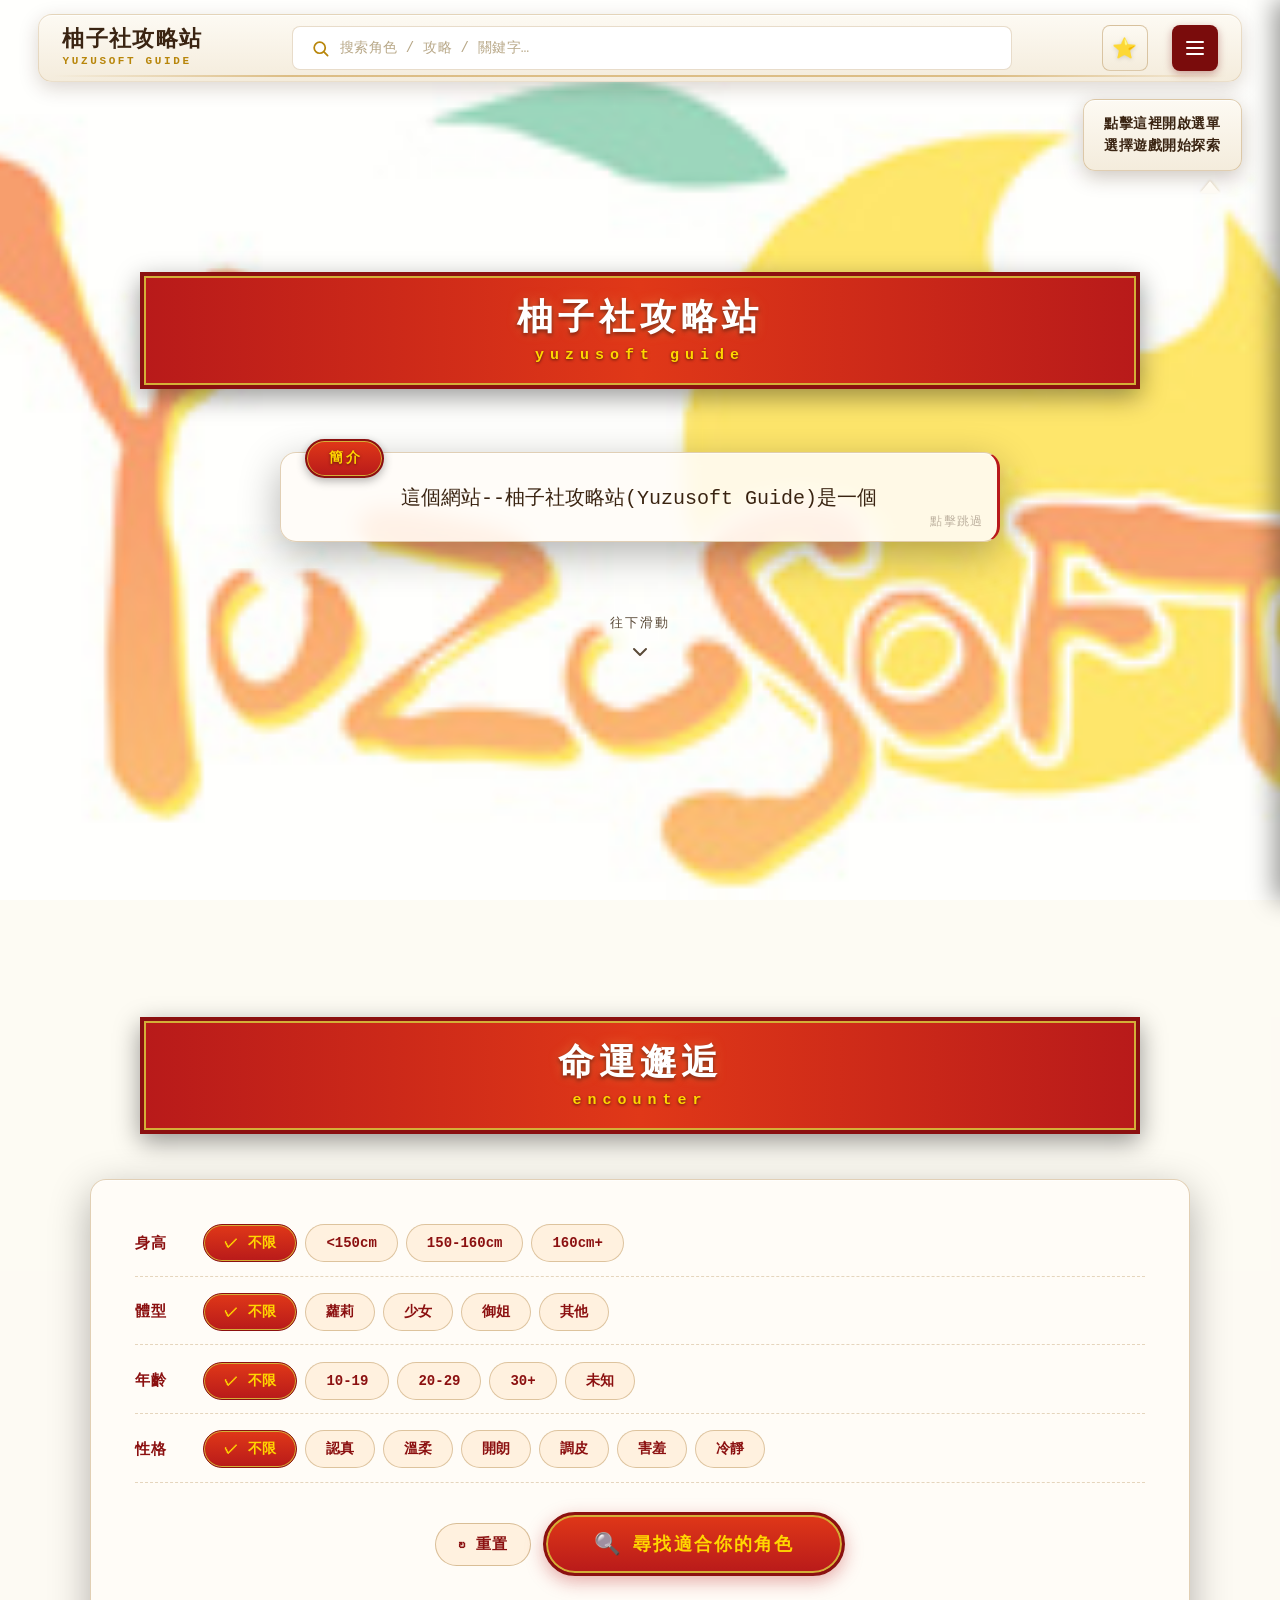
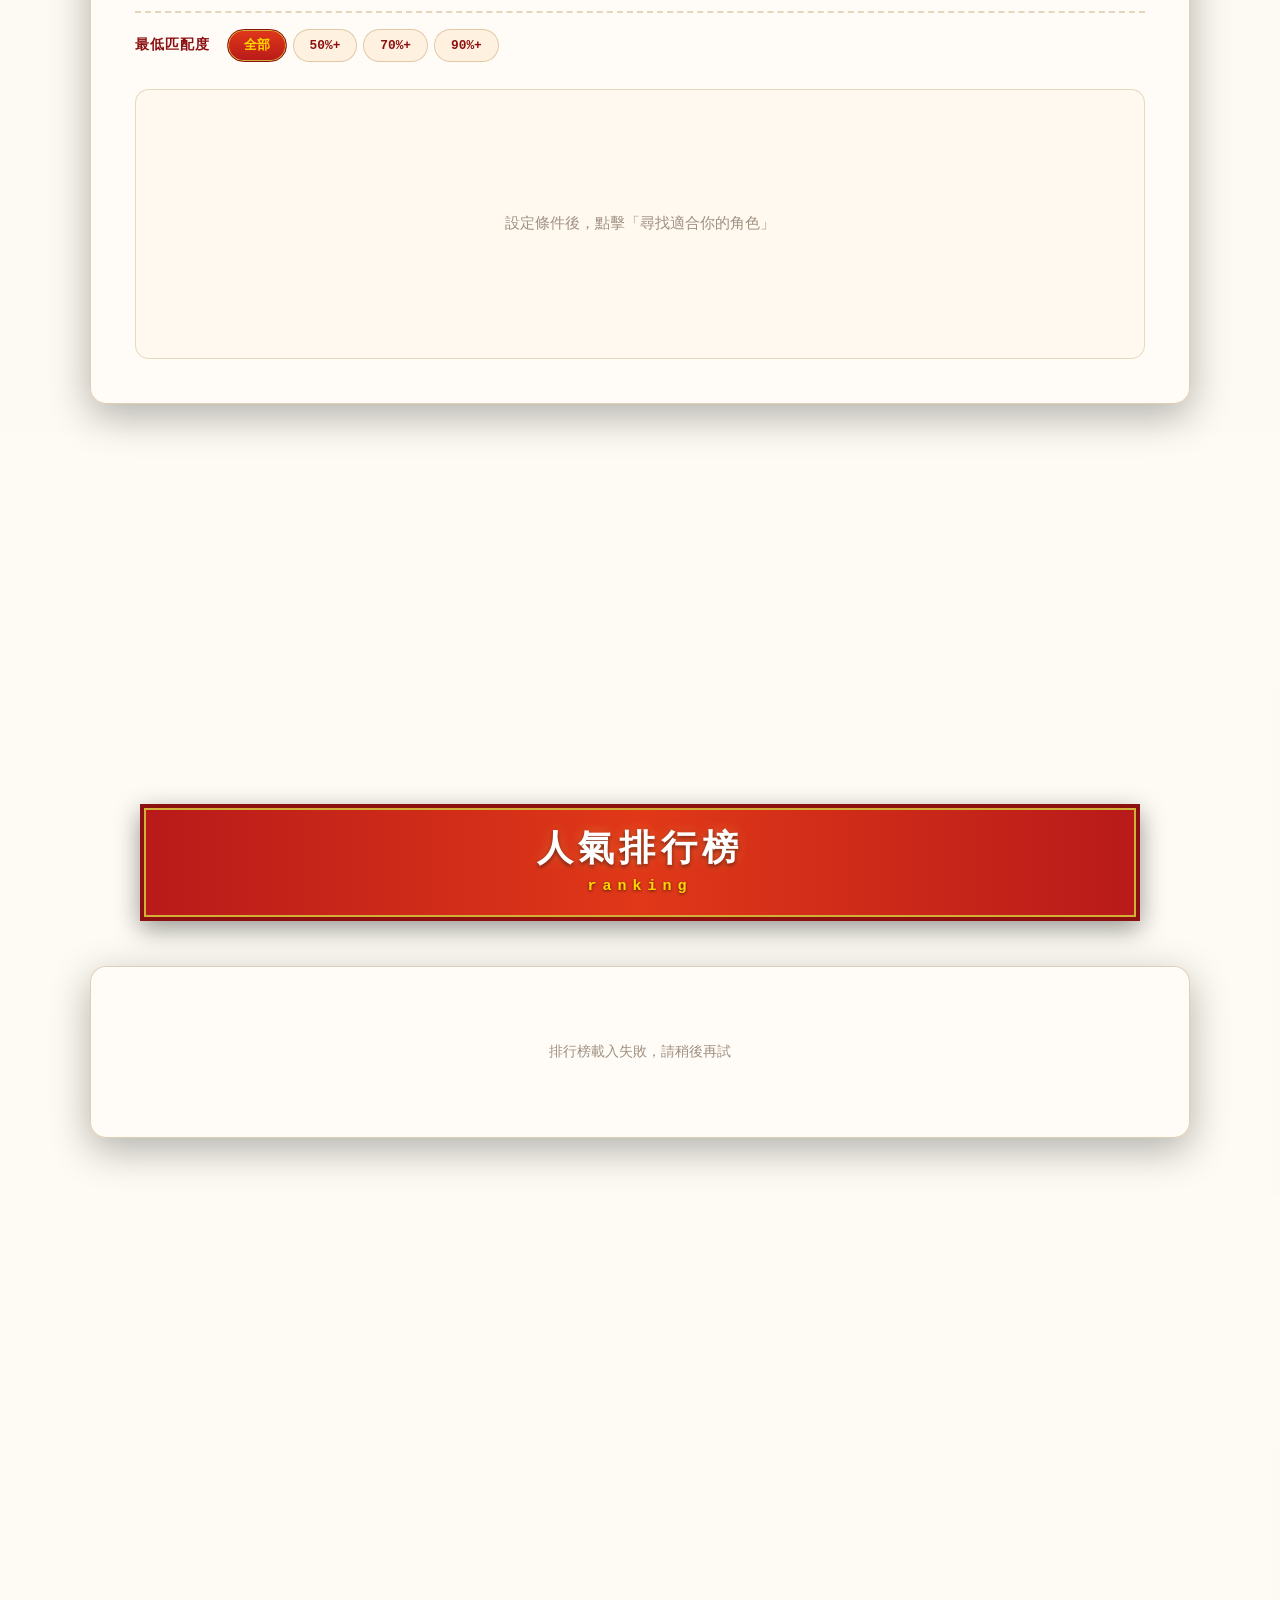
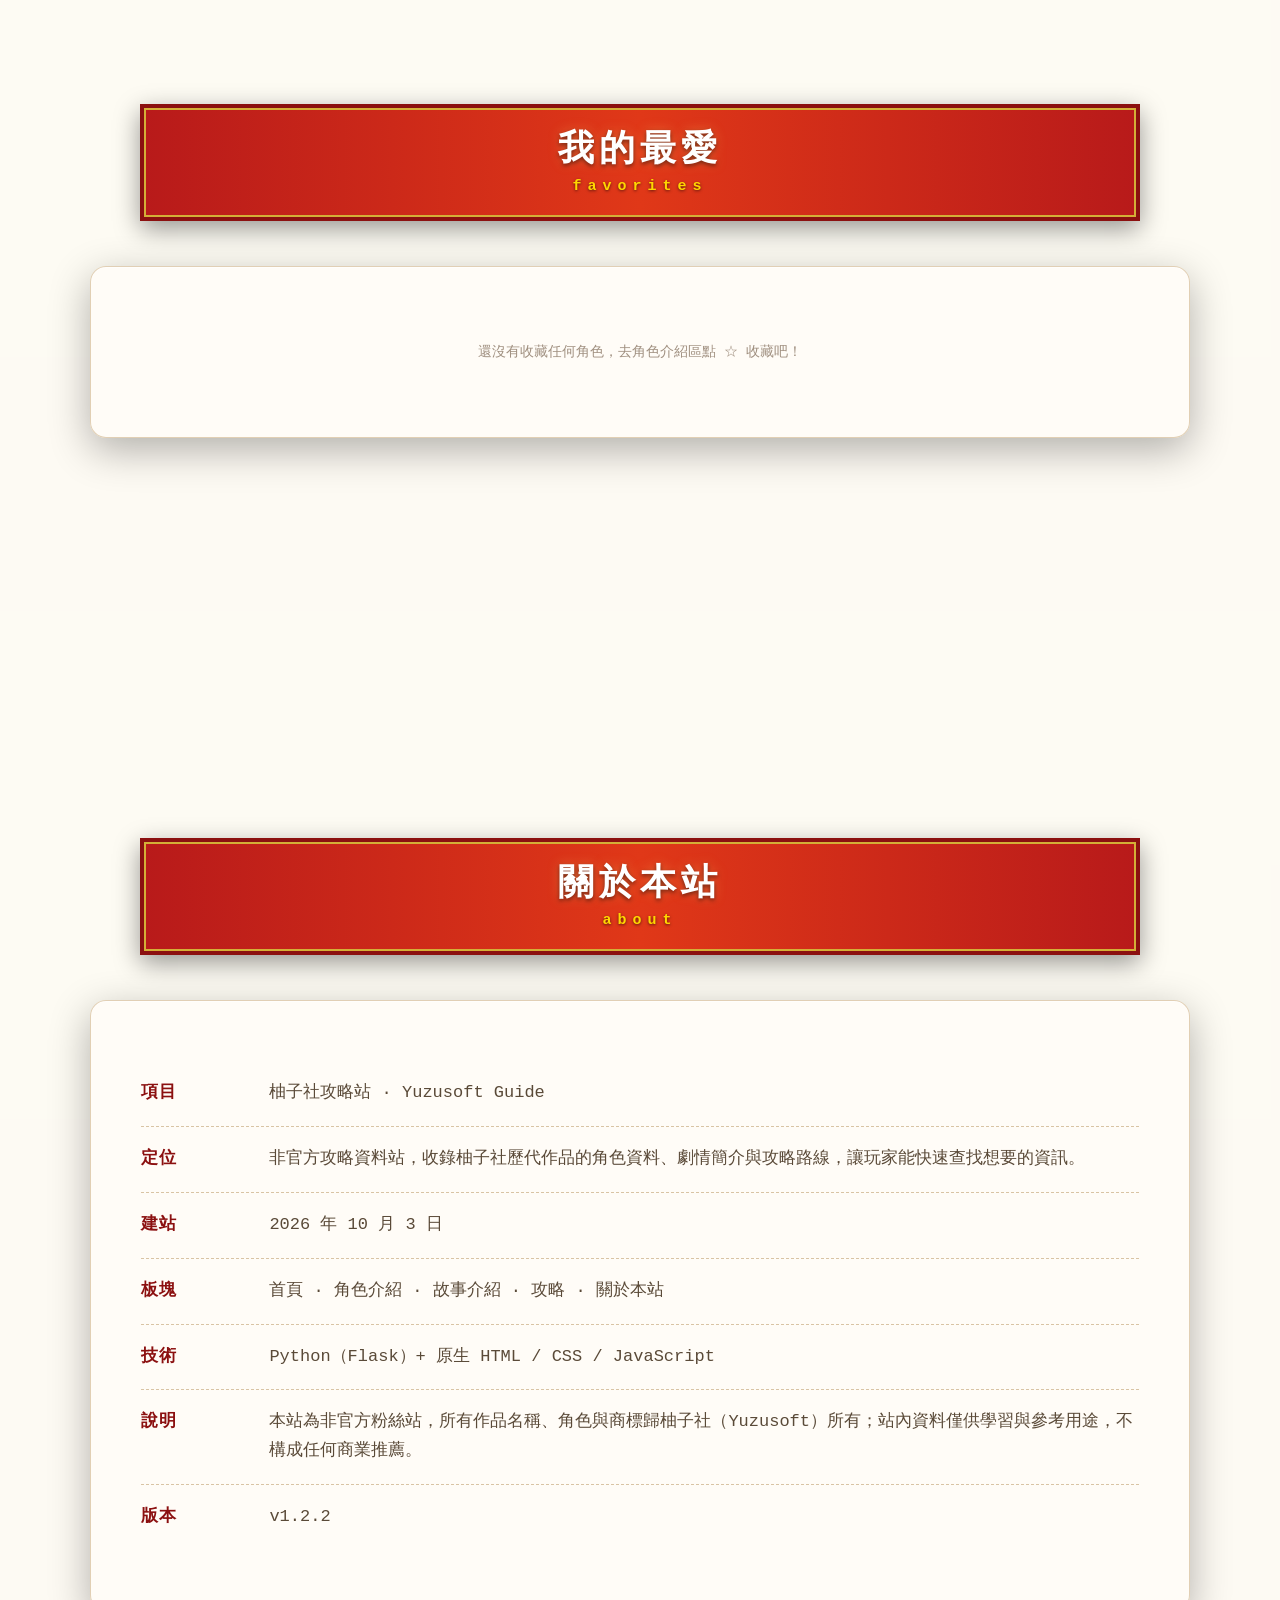
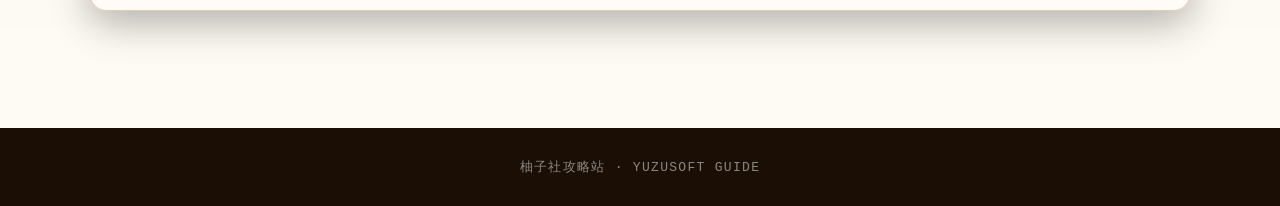
==== commit 6d135d08: "..." ====
--- a/index.html
+++ b/index.html
@@ -235,6 +235,17 @@
                                 尋找適合你的角色
                             </button>
                         </div>
+
+                        <!-- 匹配強度過濾（新增） -->
+                        <div class="mm-threshold">
+                            <span class="mm-threshold-label">最低匹配度</span>
+                            <div class="mm-threshold-btns" id="mmThreshold">
+                                <button data-val="0" class="active">全部</button>
+                                <button data-val="50">50%+</button>
+                                <button data-val="70">70%+</button>
+                                <button data-val="90">90%+</button>
+                            </div>
+                        </div>
                     </div>
 
                     <div class="mm-result" id="mmResult">
--- a/styles.css
+++ b/styles.css
@@ -2553,6 +2553,662 @@
                 0 6px 18px rgba(184, 26, 26, 0.2);
 }
 
+/* ===== 命運邂逅：匹配強度過濾 ===== */
+.mm-threshold {
+    display: flex;
+    align-items: center;
+    gap: clamp(10px, 1.5vw, 16px);
+    margin-top: clamp(14px, 2vh, 20px);
+    padding-top: clamp(12px, 1.8vh, 18px);
+    border-top: 2px dashed rgba(180, 140, 80, 0.35);
+    flex-wrap: wrap;
+}
+
+.mm-threshold-label {
+    flex-shrink: 0;
+    font-size: clamp(12px, 1.1vw, 14px);
+    font-weight: 700;
+    color: #8b1010;
+    letter-spacing: 0.08em;
+}
+
+.mm-threshold-btns {
+    display: flex;
+    gap: 6px;
+    flex-wrap: wrap;
+    flex: 1;
+}
+
+.mm-threshold-btns button {
+    padding: clamp(5px, 0.8vh, 7px) clamp(12px, 1.4vw, 16px);
+    font-size: clamp(11px, 1vw, 13px);
+    font-weight: 600;
+    font-family: inherit;
+    color: #8b1010;
+    background: rgba(255, 240, 220, 0.9);
+    border: 1.5px solid rgba(180, 140, 80, 0.4);
+    border-radius: 999px;
+    cursor: pointer;
+    transition: all 0.15s ease;
+}
+
+.mm-threshold-btns button:hover {
+    background: #fff5e0;
+    transform: translateY(-1px);
+}
+
+.mm-threshold-btns button.active {
+    color: #ffd700;
+    background: linear-gradient(180deg, #e03818 0%, #b81a1a 100%);
+    border-color: #8b1010;
+    box-shadow: inset 0 0 0 1px #d4af37;
+}
+
+/* =========================================================
+   命運邂逅：視覺特效
+   ========================================================= */
+
+/* 1. 條件行 hover 光暈 */
+.mm-row {
+    position: relative;
+    transition: background 0.3s ease;
+}
+.mm-row::before {
+    content: "";
+    position: absolute;
+    left: -16px;
+    right: -16px;
+    top: -4px;
+    bottom: -4px;
+    border-radius: 10px;
+    background: linear-gradient(90deg,
+        transparent 0%,
+        rgba(212, 175, 55, 0.10) 50%,
+        transparent 100%);
+    opacity: 0;
+    transition: opacity 0.35s ease;
+    pointer-events: none;
+    z-index: 0;
+}
+.mm-row:hover::before {
+    opacity: 1;
+}
+.mm-row > * {
+    position: relative;
+    z-index: 1;
+}
+
+/* 2. 按鈕點擊漣漪 */
+.mm-btns button {
+    position: relative;
+    overflow: hidden;
+}
+.mm-btns button::after {
+    content: "";
+    position: absolute;
+    top: 50%;
+    left: 50%;
+    width: 0;
+    height: 0;
+    border-radius: 50%;
+    background: radial-gradient(circle,
+        rgba(255, 215, 0, 0.6) 0%,
+        rgba(255, 215, 0, 0) 70%);
+    transform: translate(-50%, -50%);
+    transition: width 0.5s ease, height 0.5s ease, opacity 0.6s ease;
+    pointer-events: none;
+    opacity: 0;
+}
+.mm-btns button:active::after {
+    width: 220px;
+    height: 220px;
+    opacity: 1;
+    transition: width 0s, height 0s, opacity 0s;
+}
+.mm-btns button:not(:active)::after {
+    width: 220px;
+    height: 220px;
+    opacity: 0;
+    transition: width 0s, height 0s, opacity 0.6s ease;
+}
+
+/* 3. 魔法陣 loading 動畫 */
+.mm-loading {
+    display: flex;
+    flex-direction: column;
+    align-items: center;
+    gap: 18px;
+    padding: 30px 20px;
+}
+.mm-loading-magic {
+    position: relative;
+    width: 72px;
+    height: 72px;
+}
+.mm-loading-magic::before,
+.mm-loading-magic::after {
+    content: "";
+    position: absolute;
+    border-radius: 50%;
+    border: 3px solid transparent;
+}
+.mm-loading-magic::before {
+    inset: 0;
+    border-top-color: #d4af37;
+    border-right-color: #b8860b;
+    animation: mmMagicSpin 1.1s linear infinite;
+    filter: drop-shadow(0 0 6px rgba(212, 175, 55, 0.6));
+}
+.mm-loading-magic::after {
+    inset: 12px;
+    border-top-color: #e03818;
+    border-right-color: #b81a1a;
+    animation: mmMagicSpin 0.75s linear infinite reverse;
+    filter: drop-shadow(0 0 6px rgba(184, 26, 26, 0.5));
+}
+.mm-loading-magic .mm-loading-core {
+    position: absolute;
+    inset: 24px;
+    border-radius: 50%;
+    background: radial-gradient(circle, #ffd700 0%, #b8860b 70%);
+    box-shadow: 0 0 20px rgba(255, 215, 0, 0.7);
+    animation: mmCorePulse 1.2s ease-in-out infinite;
+}
+@keyframes mmMagicSpin {
+    to { transform: rotate(360deg); }
+}
+@keyframes mmCorePulse {
+    0%, 100% { transform: scale(0.85); opacity: 0.7; }
+    50%      { transform: scale(1.15); opacity: 1; }
+}
+.mm-loading-text {
+    font-size: clamp(12px, 1.1vw, 14px);
+    color: #b8860b;
+    letter-spacing: 0.2em;
+    font-weight: 700;
+    animation: mmLoadingPulse 1.5s ease-in-out infinite;
+}
+@keyframes mmLoadingPulse {
+    0%, 100% { opacity: 0.5; }
+    50%      { opacity: 1; }
+}
+
+/* 4. 結果卡片交錯淡入（animation-delay 由 JS 設定） */
+.mm-result-item {
+    opacity: 0;
+    transform: translateY(24px) scale(0.9);
+    animation: mmItemIn 0.55s cubic-bezier(0.34, 1.56, 0.64, 1) forwards;
+}
+@keyframes mmItemIn {
+    to {
+        opacity: 1;
+        transform: translateY(0) scale(1);
+    }
+}
+
+/* 5. 匹配度徽章呼吸光（僅 90%+） */
+.mm-match-perfect {
+    animation: mmBadgeGlow 2s ease-in-out infinite alternate;
+}
+@keyframes mmBadgeGlow {
+    from {
+        box-shadow:
+            0 2px 6px rgba(0, 0, 0, 0.2),
+            0 0 8px rgba(255, 215, 0, 0.35);
+    }
+    to {
+        box-shadow:
+            0 2px 6px rgba(0, 0, 0, 0.2),
+            0 0 20px rgba(255, 215, 0, 0.95),
+            0 0 30px rgba(255, 215, 0, 0.5);
+    }
+}
+
+/* 6. 完美匹配卡片金光外框 */
+.mm-result-item.perfect-match {
+    position: relative;
+    border-color: #d4af37;
+    box-shadow:
+        0 0 0 2px rgba(212, 175, 55, 0.35),
+        0 6px 18px rgba(184, 26, 26, 0.2);
+    transition: box-shadow 0.3s ease;
+}
+.mm-result-item.perfect-match::after {
+    content: "✨";
+    position: absolute;
+    top: -10px;
+    right: -8px;
+    font-size: 16px;
+    filter: drop-shadow(0 0 4px rgba(255, 215, 0, 0.9));
+    animation: mmStarTwinkle 1.8s ease-in-out infinite;
+    pointer-events: none;
+    z-index: 4;
+}
+@keyframes mmStarTwinkle {
+    0%, 100% { transform: scale(1) rotate(0deg);   opacity: 0.7; }
+    50%      { transform: scale(1.4) rotate(20deg); opacity: 1; }
+}
+
+/* 7. 金光粒子（JS 生成） */
+.mm-sparkle {
+    position: fixed;
+    pointer-events: none;
+    z-index: 9999;
+    font-size: 20px;
+    user-select: none;
+    will-change: transform, opacity;
+    animation: mmSparkleFly 1.6s ease-out forwards;
+    filter: drop-shadow(0 0 4px rgba(255, 215, 0, 0.8));
+}
+@keyframes mmSparkleFly {
+    0% {
+        transform: translate(-50%, -50%) scale(0.2) rotate(0deg);
+        opacity: 1;
+    }
+    60% {
+        opacity: 1;
+    }
+    100% {
+        transform:
+            translate(
+                calc(-50% + var(--dx)),
+                calc(-50% + var(--dy))
+            )
+            scale(1.1)
+            rotate(540deg);
+        opacity: 0;
+    }
+}
+
+/* 8. 搜尋按鈕：光環脈衝 */
+.mm-roll {
+    position: relative;
+}
+.mm-roll::after {
+    content: "";
+    position: absolute;
+    inset: -2px;
+    border-radius: 999px;
+    border: 2px solid rgba(255, 215, 0, 0.6);
+    opacity: 0;
+    pointer-events: none;
+    transition: opacity 0.3s ease;
+}
+.mm-roll:hover::after {
+    opacity: 1;
+    animation: mmRollPulse 1.5s ease-in-out infinite;
+}
+@keyframes mmRollPulse {
+    0%   { transform: scale(1);    opacity: 0.8; }
+    100% { transform: scale(1.15); opacity: 0; }
+}
+
+/* ===== 命運邂逅：隨機按鈕 ===== */
+.mm-btn-random {
+    display: inline-flex;
+    align-items: center;
+    justify-content: center;
+    gap: 10px;
+    padding: clamp(10px, 1.4vh, 13px) clamp(22px, 2.8vw, 34px);
+    font-size: clamp(13px, 1.2vw, 15px);
+    font-weight: 700;
+    font-family: inherit;
+    letter-spacing: 0.06em;
+    color: #ffd700;
+    background: linear-gradient(180deg, #e03818 0%, #b81a1a 100%);
+    border: 2px solid #8b1010;
+    border-radius: 999px;
+    cursor: pointer;
+    box-shadow:
+        inset 0 0 0 1px #d4af37,
+        0 4px 14px rgba(184, 26, 26, 0.35);
+    transition: transform 0.15s ease, box-shadow 0.2s ease;
+    position: relative;
+    overflow: hidden;
+}
+
+.mm-btn-random:hover {
+    transform: translateY(-2px);
+    box-shadow:
+        inset 0 0 0 1px #d4af37,
+        0 8px 22px rgba(184, 26, 26, 0.5);
+}
+
+.mm-btn-random:active {
+    transform: translateY(0);
+}
+
+@keyframes diceSpin720 {
+    0%   { transform: rotate(0deg) scale(1); }
+    40%  { transform: rotate(400deg) scale(1.3); }
+    70%  { transform: rotate(620deg) scale(1.1); }
+    100% { transform: rotate(720deg) scale(1); }
+}
+
+/* 光掃過效果（hover 時） */
+.mm-btn-random::before {
+    content: "";
+    position: absolute;
+    top: 0;
+    left: -100%;
+    width: 60%;
+    height: 100%;
+    background: linear-gradient(90deg,
+        transparent 0%,
+        rgba(255, 215, 0, 0.35) 50%,
+        transparent 100%);
+    transform: skewX(-20deg);
+    transition: left 0.6s ease;
+    pointer-events: none;
+}
+
+.mm-btn-random:hover::before {
+    left: 120%;
+}
+
+/* ===== 命運邂逅：水晶球隨機按鈕 ===== */
+.mm-btn-random {
+    display: inline-flex;
+    align-items: center;
+    justify-content: center;
+    gap: 10px;
+    padding: clamp(10px, 1.4vh, 13px) clamp(22px, 2.8vw, 34px);
+    font-size: clamp(13px, 1.2vw, 15px);
+    font-weight: 700;
+    font-family: inherit;
+    letter-spacing: 0.06em;
+    color: #ffd700;
+    background: linear-gradient(180deg, #e03818 0%, #b81a1a 100%);
+    border: 2px solid #8b1010;
+    border-radius: 999px;
+    cursor: pointer;
+    box-shadow:
+        inset 0 0 0 1px #d4af37,
+        0 4px 14px rgba(184, 26, 26, 0.35);
+    transition: transform 0.15s ease, box-shadow 0.2s ease;
+    position: relative;
+    overflow: hidden;
+}
+
+.mm-btn-random:hover {
+    transform: translateY(-2px);
+    box-shadow:
+        inset 0 0 0 1px #d4af37,
+        0 8px 22px rgba(184, 26, 26, 0.5);
+}
+
+.mm-btn-random:active {
+    transform: translateY(0);
+}
+
+/* 水晶球本體 */
+.orb-icon {
+    width: 28px;
+    height: 28px;
+    flex-shrink: 0;
+    transition: transform 0.4s cubic-bezier(0.34, 1.56, 0.64, 1);
+    filter: drop-shadow(0 2px 5px rgba(109, 40, 217, 0.45));
+}
+
+.mm-btn-random:hover .orb-icon {
+    transform: translateY(-2px) scale(1.08);
+}
+
+/* 內部星光閃爍 */
+.orb-star {
+    animation: orbTwinkle 1.8s ease-in-out infinite;
+}
+
+@keyframes orbTwinkle {
+    0%, 100% { opacity: 0.4; }
+    50%      { opacity: 1; }
+}
+
+/* 外光暈脈衝 */
+.orb-aura {
+    animation: orbAuraPulse 2.5s ease-in-out infinite;
+    transform-origin: 12px 10px;
+}
+
+@keyframes orbAuraPulse {
+    0%, 100% { opacity: 0.5; transform: scale(0.95); }
+    50%      { opacity: 0.9; transform: scale(1.1); }
+}
+
+/* 點擊時：球體晃動（占卜感） */
+.mm-btn-random.spinning .orb-icon {
+    animation: orbShake 0.7s cubic-bezier(0.4, 0, 0.2, 1);
+}
+
+@keyframes orbShake {
+    0%   { transform: rotate(0deg)   scale(1); }
+    15%  { transform: rotate(-12deg) scale(1.15); }
+    30%  { transform: rotate(10deg)  scale(1.2); }
+    45%  { transform: rotate(-8deg)  scale(1.15); }
+    60%  { transform: rotate(6deg)   scale(1.1); }
+    80%  { transform: rotate(-3deg)  scale(1.05); }
+    100% { transform: rotate(0deg)   scale(1); }
+}
+
+/* 點擊時：光暈爆開 */
+.mm-btn-random.spinning .orb-aura {
+    animation: orbBurst 0.7s ease-out;
+}
+
+@keyframes orbBurst {
+    0%   { opacity: 0.9; transform: scale(1); }
+    50%  { opacity: 1;   transform: scale(1.5); }
+    100% { opacity: 0.5; transform: scale(0.95); }
+}
+
+/* 按鈕光掃過 */
+.mm-btn-random::before {
+    content: "";
+    position: absolute;
+    top: 0;
+    left: -100%;
+    width: 60%;
+    height: 100%;
+    background: linear-gradient(90deg,
+        transparent 0%,
+        rgba(255, 215, 0, 0.35) 50%,
+        transparent 100%);
+    transform: skewX(-20deg);
+    transition: left 0.6s ease;
+    pointer-events: none;
+}
+
+.mm-btn-random:hover::before {
+    left: 120%;
+}
+
+/* ===== 命運邂逅：跳轉過渡特效 ===== */
+.mm-transition {
+    position: fixed;
+    inset: 0;
+    z-index: 9999;
+    display: flex;
+    align-items: center;
+    justify-content: center;
+    pointer-events: none;
+    opacity: 0;
+    visibility: hidden;
+    transition: opacity 0.35s ease, visibility 0.35s ease;
+}
+
+.mm-transition.show {
+    opacity: 1;
+    visibility: visible;
+    pointer-events: all;
+}
+
+/* 背景：深紫金漸層 */
+.mm-transition-bg {
+    position: absolute;
+    inset: 0;
+    background:
+        radial-gradient(circle at 50% 45%,
+            rgba(109, 40, 217, 0.85) 0%,
+            rgba(76, 29, 149, 0.95) 40%,
+            rgba(26, 14, 5, 0.98) 100%);
+    backdrop-filter: blur(8px);
+    -webkit-backdrop-filter: blur(8px);
+}
+
+/* 中央魔法陣 */
+.mm-transition-magic {
+    position: relative;
+    width: min(320px, 60vw);
+    height: min(320px, 60vw);
+    display: flex;
+    align-items: center;
+    justify-content: center;
+    animation: mmTransMagicIn 0.5s cubic-bezier(0.34, 1.56, 0.64, 1);
+}
+
+@keyframes mmTransMagicIn {
+    from { transform: scale(0.3) rotate(-180deg); opacity: 0; }
+    to   { transform: scale(1) rotate(0deg); opacity: 1; }
+}
+
+/* 外環（金色） */
+.mm-transition-magic::before {
+    content: "";
+    position: absolute;
+    inset: 0;
+    border-radius: 50%;
+    border: 2px dashed rgba(212, 175, 55, 0.75);
+    animation: mmTransSpinSlow 8s linear infinite;
+    box-shadow:
+        0 0 30px rgba(212, 175, 55, 0.5),
+        inset 0 0 30px rgba(212, 175, 55, 0.25);
+}
+
+/* 內環（紫光） */
+.mm-transition-magic::after {
+    content: "";
+    position: absolute;
+    inset: 18%;
+    border-radius: 50%;
+    border: 2px solid rgba(167, 139, 250, 0.7);
+    border-top-color: rgba(255, 255, 255, 0.9);
+    border-right-color: rgba(212, 175, 55, 0.9);
+    animation: mmTransSpinFast 3s linear infinite reverse;
+    filter: drop-shadow(0 0 10px rgba(167, 139, 250, 0.8));
+}
+
+@keyframes mmTransSpinSlow {
+    to { transform: rotate(360deg); }
+}
+@keyframes mmTransSpinFast {
+    to { transform: rotate(360deg); }
+}
+
+/* 中央角色頭像 */
+.mm-transition-avatar {
+    width: 46%;
+    height: 46%;
+    border-radius: 50%;
+    background: #fff8ec center/cover no-repeat;
+    border: 3px solid #d4af37;
+    box-shadow:
+        0 0 0 6px rgba(167, 139, 250, 0.35),
+        0 0 40px rgba(255, 215, 0, 0.7),
+        inset 0 0 20px rgba(0, 0, 0, 0.15);
+    animation: mmTransAvatarPop 0.6s cubic-bezier(0.34, 1.56, 0.64, 1) 0.2s both;
+    z-index: 2;
+}
+
+@keyframes mmTransAvatarPop {
+    0%   { transform: scale(0.2); opacity: 0; filter: blur(8px); }
+    60%  { transform: scale(1.1); opacity: 1; filter: blur(0); }
+    100% { transform: scale(1); opacity: 1; }
+}
+
+/* 角色名字 */
+.mm-transition-name {
+    position: absolute;
+    bottom: -18%;
+    left: 50%;
+    transform: translateX(-50%);
+    font-size: clamp(20px, 2.5vw, 28px);
+    font-weight: 800;
+    color: #ffd700;
+    letter-spacing: 0.15em;
+    text-shadow:
+        0 2px 8px rgba(0, 0, 0, 0.6),
+        0 0 20px rgba(255, 215, 0, 0.8);
+    white-space: nowrap;
+    animation: mmTransNameIn 0.5s ease 0.5s both;
+    z-index: 3;
+}
+
+@keyframes mmTransNameIn {
+    from { opacity: 0; transform: translateX(-50%) translateY(14px); letter-spacing: 0.5em; }
+    to   { opacity: 1; transform: translateX(-50%) translateY(0); letter-spacing: 0.15em; }
+}
+
+/* 上方「命運指引」小標 */
+.mm-transition-label {
+    position: absolute;
+    top: -18%;
+    left: 50%;
+    transform: translateX(-50%);
+    font-size: clamp(11px, 1.2vw, 14px);
+    font-weight: 700;
+    color: rgba(255, 215, 0, 0.85);
+    letter-spacing: 0.35em;
+    text-shadow: 0 0 12px rgba(255, 215, 0, 0.6);
+    animation: mmTransLabelIn 0.5s ease 0.4s both;
+    z-index: 3;
+}
+
+@keyframes mmTransLabelIn {
+    from { opacity: 0; transform: translateX(-50%) translateY(-10px); }
+    to   { opacity: 1; transform: translateX(-50%) translateY(0); }
+}
+
+/* 星光粒子（環繞） */
+.mm-transition-spark {
+    position: absolute;
+    width: 8px;
+    height: 8px;
+    border-radius: 50%;
+    background: radial-gradient(circle, #fff 0%, #ffd700 40%, transparent 70%);
+    box-shadow: 0 0 10px rgba(255, 215, 0, 0.9);
+    animation: mmTransSparkFloat 2.5s ease-in-out infinite;
+    pointer-events: none;
+}
+
+@keyframes mmTransSparkFloat {
+    0%, 100% { transform: scale(0.6); opacity: 0.4; }
+    50%      { transform: scale(1.4); opacity: 1; }
+}
+
+/* 淡出（跳到目標前） */
+.mm-transition.leaving {
+    opacity: 0;
+    visibility: hidden;
+    transition: opacity 0.4s ease, visibility 0.4s;
+}
+
+/* 減少動態偏好尊重 */
+@media (prefers-reduced-motion: reduce) {
+    .mm-result-item,
+    .mm-loading-magic::before,
+    .mm-loading-magic::after,
+    .mm-loading-magic .mm-loading-core,
+    .mm-match-perfect,
+    .mm-result-item.perfect-match::after,
+    .mm-roll:hover::after {
+        animation: none !important;
+    }
+    .mm-result-item {
+        opacity: 1;
+        transform: none;
+    }
+}
+
 @keyframes completeFadeIn {
     from { opacity: 0; transform: scale(0.9); }
     to   { opacity: 1; transform: scale(1); }
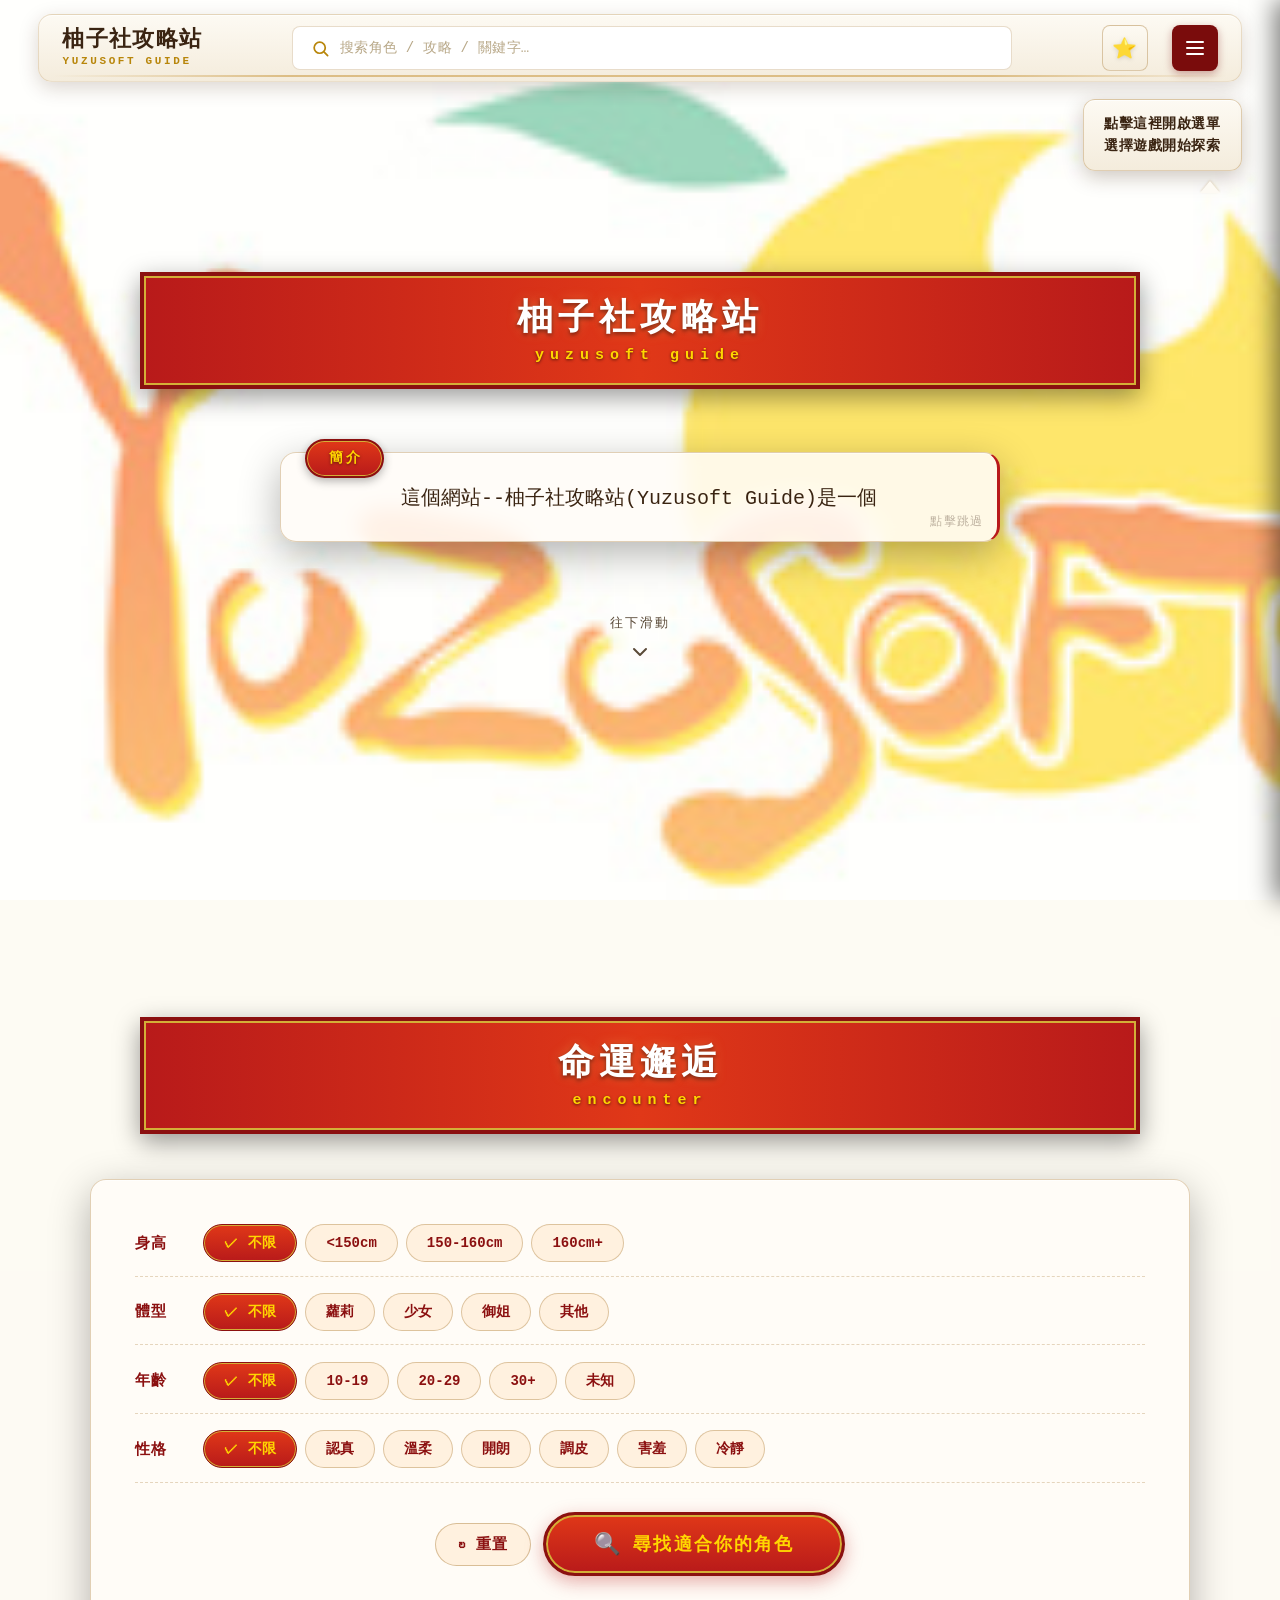
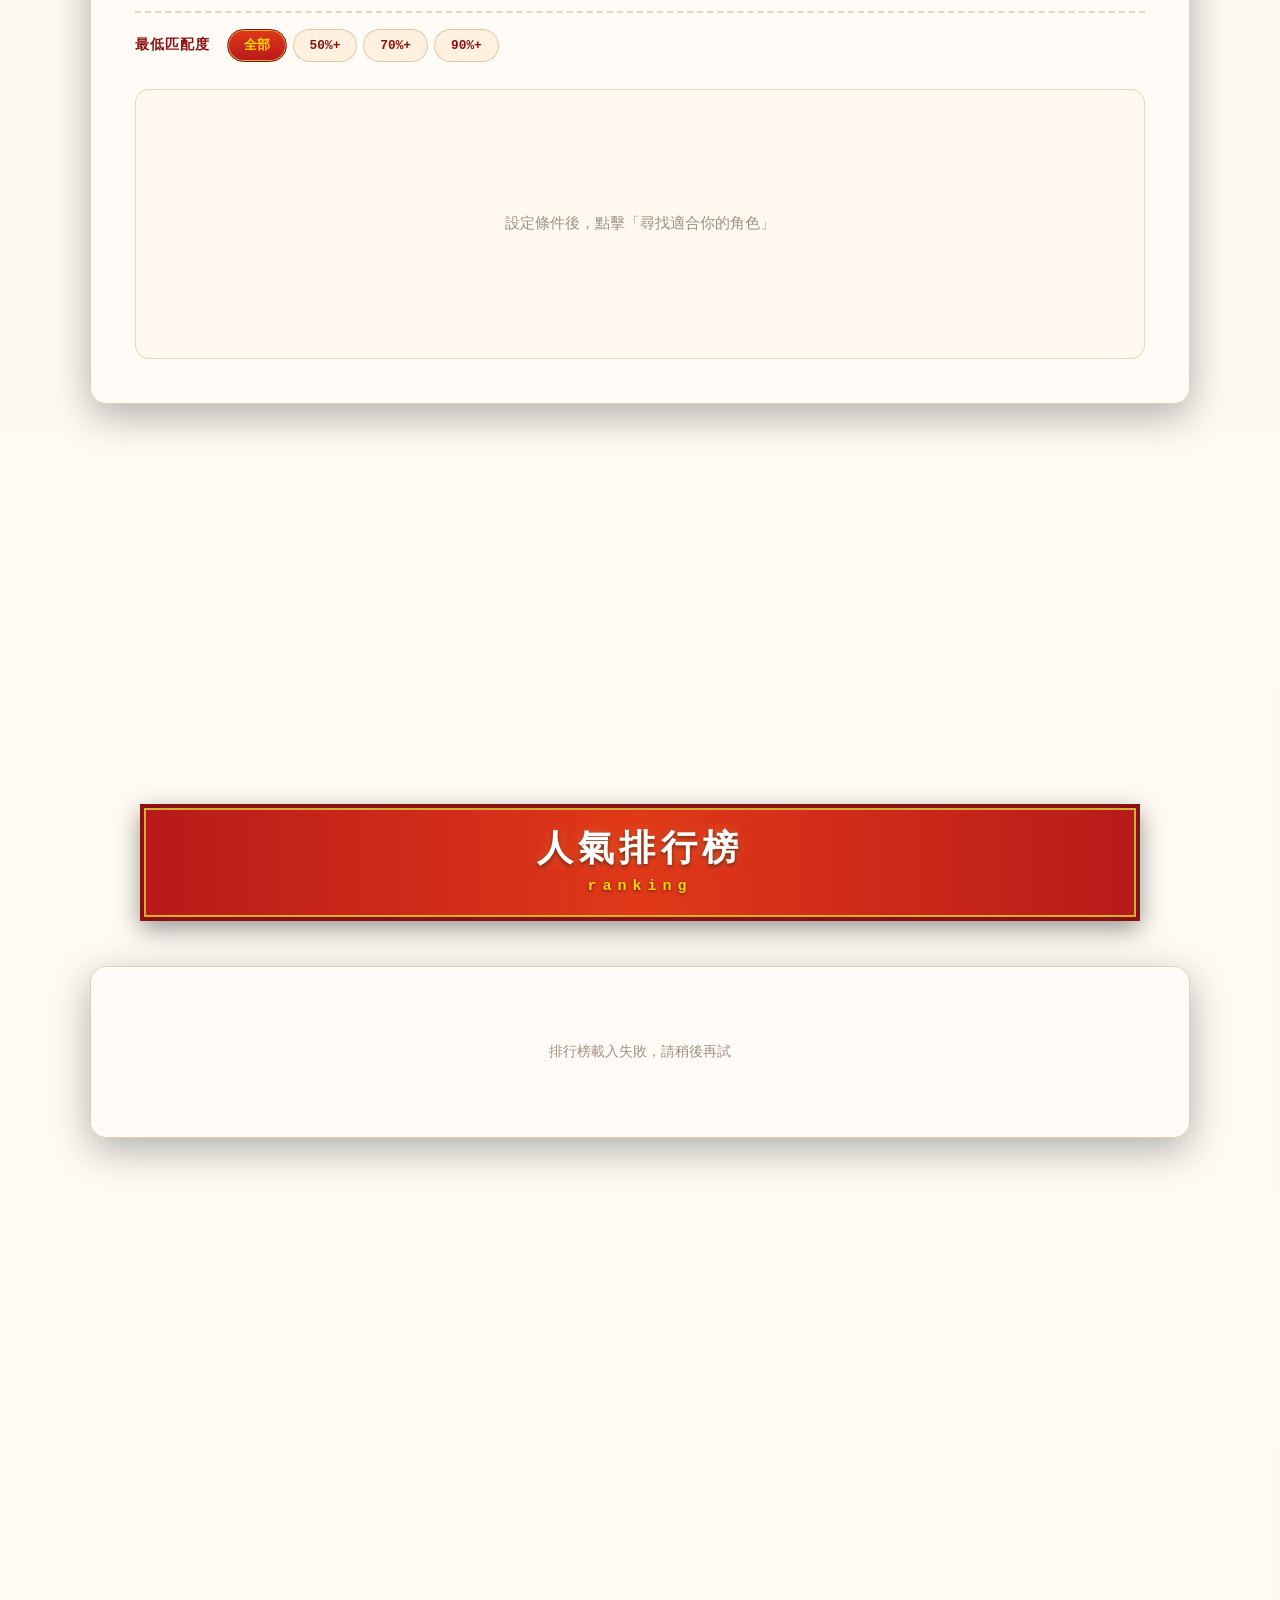
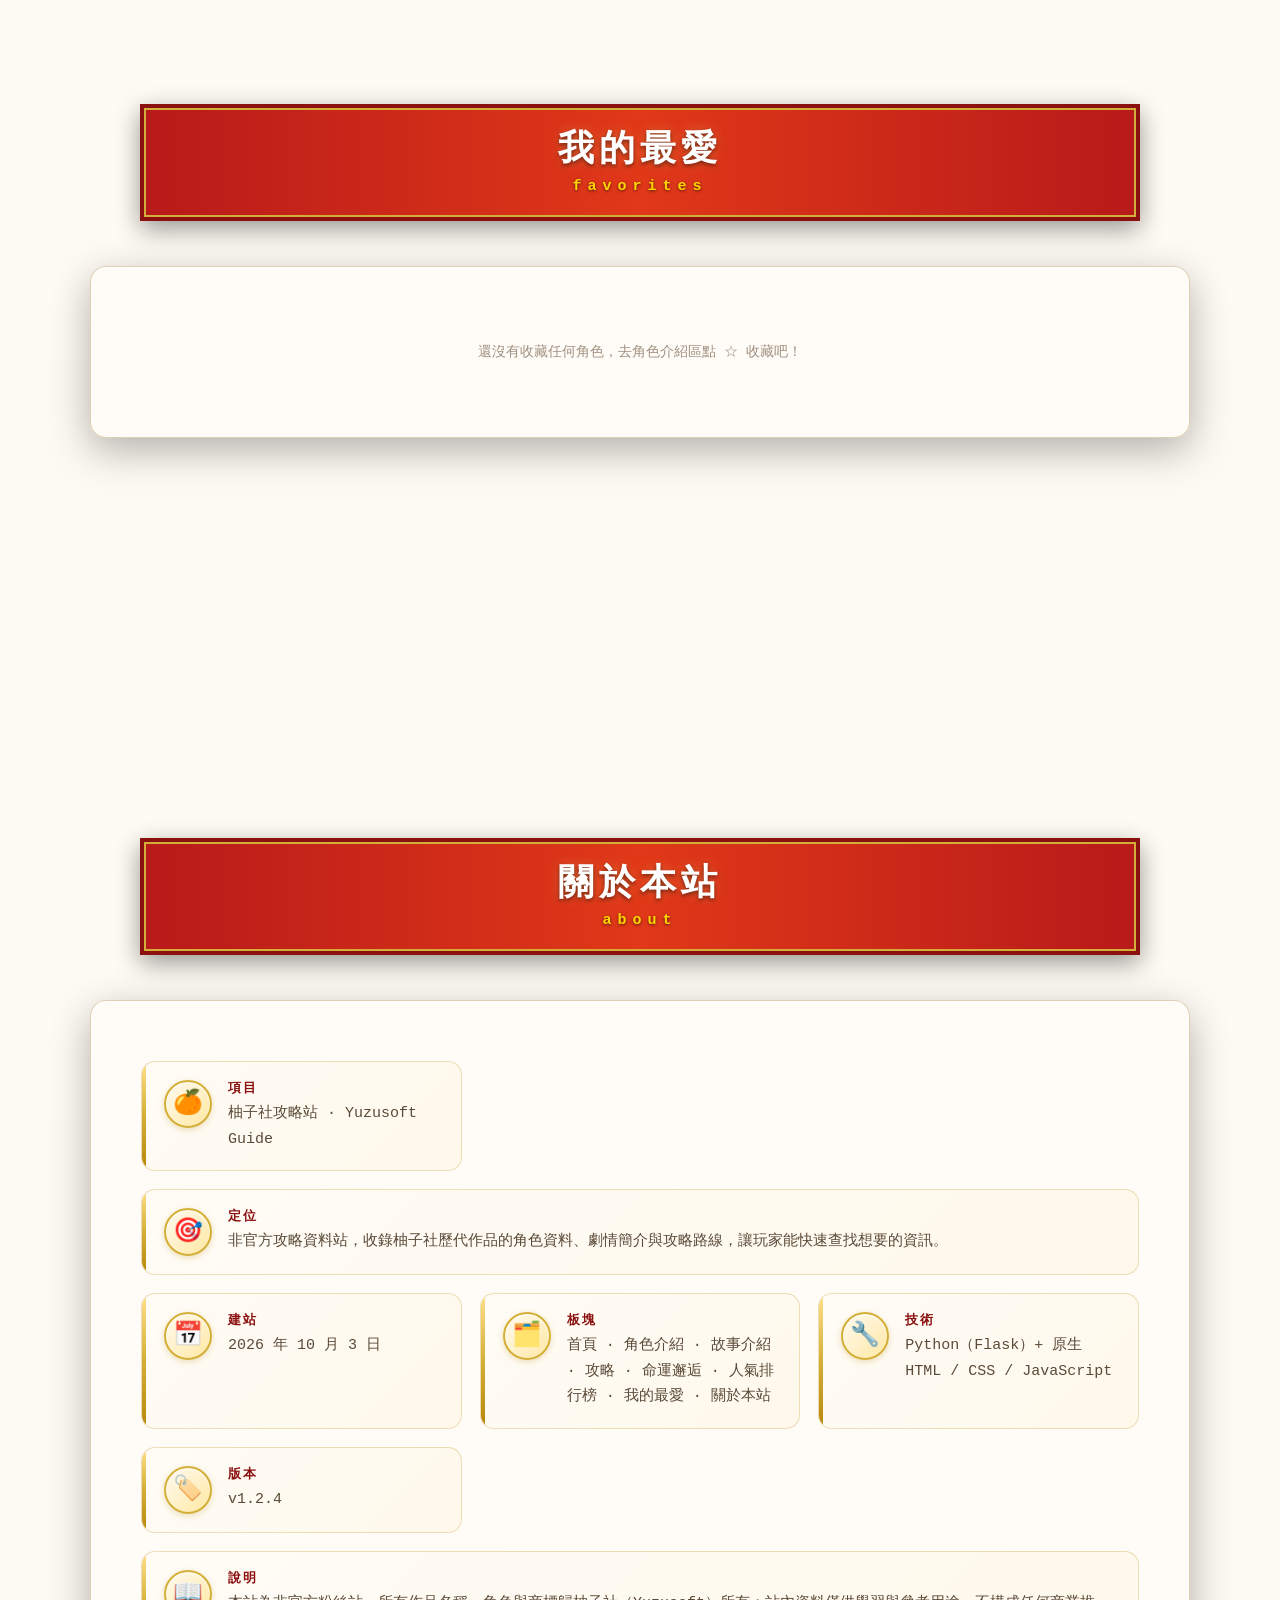
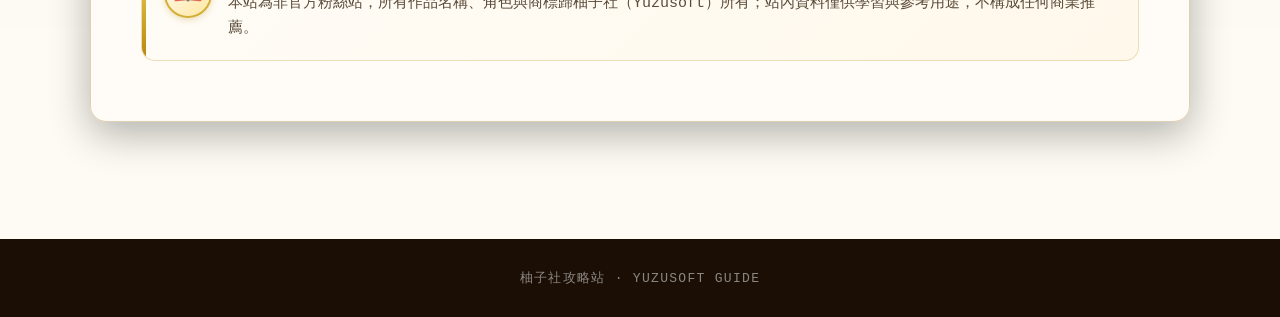
==== commit 1a12fbb8: "..." ====
--- a/index.html
+++ b/index.html
@@ -7,6 +7,18 @@
     <link rel="stylesheet" href="styles.css">
 </head>
 <body>
+
+    <!-- 頁面載入動畫 -->
+    <div id="pageLoader" class="page-loader">
+        <div class="page-loader-inner">
+            <div class="loader-logo">🍊</div>
+            <h1 class="loader-title">柚子社攻略站</h1>
+            <p class="loader-sub">YUZUSOFT GUIDE</p>
+            <div class="loader-bar">
+                <div class="loader-bar-fill"></div>
+            </div>
+        </div>
+    </div>
 
     <header id="topbar">
         <div class="topbar-inner">
@@ -32,12 +44,12 @@
                 <div id="searchResults" class="search-results"></div>
             </div>
 
-            <button id="favButton" onclick="scrollToSection('favorites')" aria-label="我的最愛">
+            <button id="favButton" aria-label="我的最愛">
                 <span class="fav-icon">⭐</span>
                 <span class="fav-count" id="favCount">0</span>
             </button>
 
-            <button id="menuButton" onclick="openMenu()" aria-label="開啟選單">
+            <button id="menuButton" aria-label="開啟選單">
                 <span></span>
                 <span></span>
                 <span></span>
@@ -57,36 +69,36 @@
                 <span class="menu-brand-title">柚子社攻略站</span>
                 <span class="menu-brand-sub">Yuzusoft Guide</span>
             </div>
-            <button id="closeButton" onclick="closeMenu()" aria-label="關閉選單">✕</button>
+            <button id="closeButton" aria-label="關閉選單">✕</button>
         </div>
 
         <div class="menu-group">
             <div class="group-title">選擇遊戲</div>
             <nav class="menu-list" id="gameList">
-                <a href="#" data-game="千戀＊萬花" onclick="selectGame('千戀＊萬花')">千戀＊萬花</a>
-                <a href="#" data-game="天使紛擾" onclick="selectGame('天使紛擾')">天使紛擾</a>
-                <a href="#" data-game="星光咖啡館與死神之蝶" onclick="selectGame('星光咖啡館與死神之蝶')">星光咖啡館與死神之蝶</a>
-                <a href="#" data-game="魔女的夜宴" onclick="selectGame('魔女的夜宴')">魔女的夜宴</a>
-                <a href="#" id="clearGameBtn" class="clear-game" onclick="clearGame()">✕ 取消選擇</a>
+                <a href="#" data-game="千戀＊萬花">千戀＊萬花</a>
+                <a href="#" data-game="天使紛擾">天使紛擾</a>
+                <a href="#" data-game="星光咖啡館與死神之蝶">星光咖啡館與死神之蝶</a>
+                <a href="#" data-game="魔女的夜宴">魔女的夜宴</a>
+                <a href="#" id="clearGameBtn" class="clear-game">✕ 取消選擇</a>
             </nav>
         </div>
 
         <div class="menu-group">
             <div class="group-title">功能</div>
             <nav class="menu-list" id="featureList">
-                <a href="#home" onclick="scrollToSection('home')">首頁</a>
-                                <a href="#story" class="game-feature disabled" onclick="scrollToSection('story')">故事介紹</a>
-                <a href="#character" class="game-feature disabled" onclick="scrollToSection('character')">角色介紹</a>
-                <a href="#guide" class="game-feature disabled" onclick="scrollToSection('guide')">攻略</a>
-                <a href="#matchmaker" onclick="scrollToSection('matchmaker')">命運邂逅</a>
-                <a href="#ranking" onclick="scrollToSection('ranking')">人氣排行</a>
-                <a href="#favorites" onclick="scrollToSection('favorites')">我的最愛</a>
-                <a href="#about" onclick="scrollToSection('about')">關於本站</a>
+                <a href="#home">首頁</a>
+                <a href="#story" class="game-feature disabled">故事介紹</a>
+                <a href="#character" class="game-feature disabled">角色介紹</a>
+                <a href="#guide" class="game-feature disabled">攻略</a>
+                <a href="#matchmaker">命運邂逅</a>
+                <a href="#ranking">人氣排行</a>
+                <a href="#favorites">我的最愛</a>
+                <a href="#about">關於本站</a>
             </nav>
         </div>
     </aside>
 
-    <div id="overlay" onclick="closeMenu()"></div>
+    <div id="overlay"></div>
 
     <main id="mainContent">
 
@@ -121,7 +133,7 @@
             </div>
         </section>
 
-                <!-- 角色介紹 -->
+        <!-- 角色介紹 -->
         <section id="character" class="section game-section">
             <div class="section-inner">
                 <div class="section-header">
@@ -236,7 +248,7 @@
                             </button>
                         </div>
 
-                        <!-- 匹配強度過濾（新增） -->
+                        <!-- 匹配強度過濾 -->
                         <div class="mm-threshold">
                             <span class="mm-threshold-label">最低匹配度</span>
                             <div class="mm-threshold-btns" id="mmThreshold">
@@ -292,36 +304,65 @@
                     <h2 class="section-title">關於本站</h2>
                     <p class="section-sub">about</p>
                 </div>
-                <div class="content-box">
-                    <div class="about-list">
-                        <div class="about-row">
-                            <div class="about-key">項目</div>
-                            <div class="about-value">柚子社攻略站 · Yuzusoft Guide</div>
-                        </div>
-                        <div class="about-row">
-                            <div class="about-key">定位</div>
-                            <div class="about-value">非官方攻略資料站，收錄柚子社歷代作品的角色資料、劇情簡介與攻略路線，讓玩家能快速查找想要的資訊。</div>
-                        </div>
-                        <div class="about-row">
-                            <div class="about-key">建站</div>
-                            <div class="about-value">2026 年 10 月 3 日</div>
-                        </div>
-                        <div class="about-row">
-                            <div class="about-key">板塊</div>
-                            <div class="about-value">首頁 · 角色介紹 · 故事介紹 · 攻略 · 關於本站</div>
-                        </div>
-                        <div class="about-row">
-                            <div class="about-key">技術</div>
-                            <div class="about-value">Python（Flask）+ 原生 HTML / CSS / JavaScript</div>
-                        </div>
-                        <div class="about-row">
-                            <div class="about-key">說明</div>
-                            <div class="about-value">本站為非官方粉絲站，所有作品名稱、角色與商標歸柚子社（Yuzusoft）所有；站內資料僅供學習與參考用途，不構成任何商業推薦。</div>
-                        </div>
-                        <div class="about-row">
-                            <div class="about-key">版本</div>
-                            <div class="about-value">v1.2.2</div>
-                        </div>
+                    <div class="content-box">
+                    <div class="about-grid">
+
+                        <div class="about-card">
+                            <div class="about-card-icon">🍊</div>
+                            <div class="about-card-body">
+                                <div class="about-card-label">項目</div>
+                                <div class="about-card-value">柚子社攻略站 · Yuzusoft Guide</div>
+                            </div>
+                        </div>
+
+                        <div class="about-card about-card-wide">
+                            <div class="about-card-icon">🎯</div>
+                            <div class="about-card-body">
+                                <div class="about-card-label">定位</div>
+                                <div class="about-card-value">非官方攻略資料站，收錄柚子社歷代作品的角色資料、劇情簡介與攻略路線，讓玩家能快速查找想要的資訊。</div>
+                            </div>
+                        </div>
+
+                        <div class="about-card">
+                            <div class="about-card-icon">📅</div>
+                            <div class="about-card-body">
+                                <div class="about-card-label">建站</div>
+                                <div class="about-card-value">2026 年 10 月 3 日</div>
+                            </div>
+                        </div>
+
+                        <div class="about-card">
+                            <div class="about-card-icon">🗂️</div>
+                            <div class="about-card-body">
+                                <div class="about-card-label">板塊</div>
+                                <div class="about-card-value">首頁 · 角色介紹 · 故事介紹 · 攻略 · 命運邂逅 · 人氣排行榜 · 我的最愛 · 關於本站</div>
+                            </div>
+                        </div>
+
+                        <div class="about-card">
+                            <div class="about-card-icon">🔧</div>
+                            <div class="about-card-body">
+                                <div class="about-card-label">技術</div>
+                                <div class="about-card-value">Python（Flask）+ 原生 HTML / CSS / JavaScript</div>
+                            </div>
+                        </div>
+
+                        <div class="about-card">
+                            <div class="about-card-icon">🏷️</div>
+                            <div class="about-card-body">
+                                <div class="about-card-label">版本</div>
+                                <div class="about-card-value">v1.2.4</div>
+                            </div>
+                        </div>
+
+                        <div class="about-card about-card-wide">
+                            <div class="about-card-icon">📖</div>
+                            <div class="about-card-body">
+                                <div class="about-card-label">說明</div>
+                                <div class="about-card-value">本站為非官方粉絲站，所有作品名稱、角色與商標歸柚子社（Yuzusoft）所有；站內資料僅供學習與參考用途，不構成任何商業推薦。</div>
+                            </div>
+                        </div>
+
                     </div>
                 </div>
             </div>
@@ -333,7 +374,7 @@
 
     </main>
 
-    <button id="returnTop" class="return-top" onclick="scrollToTop()" aria-label="回到頂部">
+    <button id="returnTop" class="return-top" aria-label="回到頂部">
         <div class="return-top-avatar"></div>
     </button>
 
--- a/styles.css
+++ b/styles.css
@@ -184,13 +184,15 @@
     right: 0;
     width: min(360px, 85vw);
     height: 100dvh;
-    background: linear-gradient(180deg, #5ba7e0 0%, #3a7fc4 50%, #2c5aa0 100%);
+    background:
+        radial-gradient(circle at 80% 10%, rgba(255, 215, 0, 0.15) 0%, transparent 50%),
+        linear-gradient(180deg, #9a1010 0%, #b81a1a 45%, #6a0a0a 100%);
     z-index: 200;
     transform: translateX(100%);
     transition: transform 0.35s cubic-bezier(0.25, 0.8, 0.25, 1);
     display: flex;
     flex-direction: column;
-    box-shadow: -6px 0 24px rgba(0, 0, 0, 0.4);
+    box-shadow: -6px 0 24px rgba(0, 0, 0, 0.5);
     overflow-y: auto;
 }
 
@@ -198,12 +200,13 @@
     transform: translateX(0);
 }
 
+/* 選單頭部：深紅金漸層 */
 .menu-header {
     position: relative;
     padding: clamp(22px, 3vh, 30px) clamp(22px, 5vw, 32px) clamp(18px, 2.5vh, 24px);
     background:
-        radial-gradient(circle at 20% 0%, rgba(255, 224, 138, 0.12) 0%, transparent 55%),
-        linear-gradient(160deg, #1e3a5f 0%, #16294a 50%, #0f1d38 100%);
+        radial-gradient(circle at 20% 0%, rgba(255, 224, 138, 0.2) 0%, transparent 55%),
+        linear-gradient(160deg, #5a0a0a 0%, #3d0606 50%, #1a0303 100%);
     flex-shrink: 0;
     overflow: hidden;
 }
@@ -217,7 +220,7 @@
     height: 3px;
     background: linear-gradient(90deg,
         #b8860b 0%, #ffe08a 30%, #b8860b 50%, #ffe08a 70%, #b8860b 100%);
-    box-shadow: 0 0 12px rgba(255, 224, 138, 0.45);
+    box-shadow: 0 0 12px rgba(255, 224, 138, 0.6);
 }
 
 .menu-header::after {
@@ -300,7 +303,7 @@
 }
 
 #closeButton:hover {
-    background: rgba(255, 224, 138, 0.15);
+    background: rgba(255, 224, 138, 0.2);
     border-color: #ffe08a;
     color: #ffffff;
     transform: rotate(90deg) scale(1.08);
@@ -333,22 +336,22 @@
     font-weight: 500;
     letter-spacing: 0.06em;
     text-align: left;
-    border-bottom: 1px solid rgba(255, 255, 255, 0.12);
+    border-bottom: 1px solid rgba(255, 224, 138, 0.15);
     transition: background 0.2s ease, color 0.2s ease, padding-left 0.2s ease;
-    text-shadow: 0 1px 3px rgba(0, 0, 0, 0.3);
+    text-shadow: 0 1px 3px rgba(0, 0, 0, 0.5);
     word-break: break-word;
 }
 
 .menu-list a:hover {
-    background: rgba(255, 255, 255, 0.15);
+    background: rgba(255, 215, 0, 0.15);
     color: #fff;
     padding-left: clamp(26px, 6vw, 38px);
 }
 
 .menu-list a.active {
-    background: rgba(255, 224, 138, 0.25);
+    background: rgba(255, 215, 0, 0.22);
     color: #fff;
-    border-left: 4px solid #ffe08a;
+    border-left: 4px solid #ffd700;
     padding-left: clamp(18px, 4.4vw, 26px);
 }
 
@@ -3192,6 +3195,776 @@
     transition: opacity 0.4s ease, visibility 0.4s;
 }
 
+/* =========================================================
+   全局視覺特效
+   ========================================================= */
+
+.section-hero .section-inner {
+    position: relative;
+    z-index: 2;
+}
+
+/* ===== 2. 立繪切換動畫 ===== */
+.char-portrait,
+.guide-portrait {
+    transition: opacity 0.5s ease;
+}
+
+.char-portrait.switching,
+.guide-portrait.switching {
+    animation: portraitSwitch 0.65s cubic-bezier(0.34, 1.56, 0.64, 1);
+}
+
+@keyframes portraitSwitch {
+    0% {
+        opacity: 0;
+        transform: scale(0.92);
+        filter: blur(6px);
+    }
+    100% {
+        opacity: 1;
+        transform: scale(1);
+        filter: blur(0);
+    }
+}
+
+/* ===== 3. Section 滾動淡入 ===== */
+.section-inner {
+    opacity: 0;
+    transform: translateY(30px);
+    transition: opacity 0.9s ease, transform 0.9s cubic-bezier(0.22, 1, 0.36, 1);
+}
+
+.section-inner.visible {
+    opacity: 1;
+    transform: translateY(0);
+}
+
+/* ===== 4. 頂部欄金光掃過 ===== */
+.topbar-inner::before {
+    content: "";
+    position: absolute;
+    top: 0;
+    left: -150%;
+    width: 60%;
+    height: 100%;
+    background: linear-gradient(90deg,
+        transparent 0%,
+        rgba(255, 215, 0, 0.18) 50%,
+        transparent 100%);
+    transform: skewX(-20deg);
+    animation: topbarShine 10s ease-in-out infinite;
+    pointer-events: none;
+    z-index: 0;
+    border-radius: 14px;
+}
+
+@keyframes topbarShine {
+    0%, 70%, 100% { left: -150%; }
+    85% { left: 200%; }
+}
+
+/* 保證頂部欄內容在金光上面 */
+.topbar-inner > * {
+    position: relative;
+    z-index: 1;
+}
+
+/* ===== 5. 角色縮圖 active 放大 ===== */
+.char-nav-item {
+    transition: transform 0.3s cubic-bezier(0.34, 1.56, 0.64, 1);
+}
+
+.char-nav-item.active {
+    transform: scale(1.08);
+}
+
+.char-nav-item.active .char-nav-thumb {
+    box-shadow:
+        0 0 0 3px rgba(184, 26, 26, 0.25),
+        0 4px 14px rgba(0, 0, 0, 0.35),
+        0 0 20px rgba(212, 175, 55, 0.4);
+}
+
+/* =========================================================
+   關於本站：卡片化
+   ========================================================= */
+
+.about-grid {
+    display: grid;
+    grid-template-columns: repeat(auto-fit, minmax(240px, 1fr));
+    gap: clamp(12px, 1.6vw, 18px);
+}
+
+/* 寬卡片：佔整行（給長文字用） */
+.about-card-wide {
+    grid-column: 1 / -1;
+}
+
+.about-card {
+    display: flex;
+    align-items: flex-start;
+    gap: clamp(12px, 1.5vw, 16px);
+    padding: clamp(16px, 2vh, 22px) clamp(16px, 2vw, 22px);
+    background: linear-gradient(135deg,
+        rgba(255, 252, 247, 0.95) 0%,
+        rgba(255, 248, 235, 0.95) 100%);
+    border: 1.5px solid rgba(184, 134, 11, 0.25);
+    border-radius: 14px;
+    position: relative;
+    overflow: hidden;
+    transition: transform 0.25s ease,
+                box-shadow 0.25s ease,
+                border-color 0.25s ease;
+}
+
+/* 卡片左側金條裝飾 */
+.about-card::before {
+    content: "";
+    position: absolute;
+    left: 0;
+    top: 0;
+    bottom: 0;
+    width: 4px;
+    background: linear-gradient(180deg,
+        #ffe08a 0%, #d4af37 50%, #b8860b 100%);
+    border-radius: 14px 0 0 14px;
+}
+
+.about-card:hover {
+    transform: translateY(-3px);
+    border-color: #d4af37;
+    box-shadow:
+        0 8px 24px rgba(184, 26, 26, 0.12),
+        0 0 0 1px rgba(212, 175, 55, 0.3);
+}
+
+/* 圖標圓圈 */
+.about-card-icon {
+    flex-shrink: 0;
+    width: clamp(40px, 4.5vw, 48px);
+    height: clamp(40px, 4.5vw, 48px);
+    display: flex;
+    align-items: center;
+    justify-content: center;
+    font-size: clamp(20px, 2vw, 24px);
+    background: linear-gradient(135deg,
+        #fffaf0 0%,
+        #ffe8a3 100%);
+    border: 2px solid #d4af37;
+    border-radius: 50%;
+    box-shadow:
+        inset 0 1px 2px rgba(255, 255, 255, 0.9),
+        0 2px 6px rgba(184, 134, 11, 0.25);
+    line-height: 1;
+}
+
+.about-card-body {
+    flex: 1;
+    min-width: 0;
+    display: flex;
+    flex-direction: column;
+    gap: 4px;
+}
+
+.about-card-label {
+    font-size: clamp(11px, 1vw, 13px);
+    font-weight: 800;
+    color: #8b1010;
+    letter-spacing: 0.15em;
+    text-transform: uppercase;
+}
+
+.about-card-value {
+    font-size: clamp(13px, 1.2vw, 15px);
+    color: #5a4a38;
+    line-height: 1.7;
+    word-break: break-word;
+}
+
+/* =========================================================
+   頁面載入動畫
+   ========================================================= */
+.page-loader {
+    position: fixed;
+    inset: 0;
+    z-index: 99999;
+    display: flex;
+    align-items: center;
+    justify-content: center;
+    background:
+        radial-gradient(circle at 50% 40%, #fffaf0 0%, #fdf3e0 40%, #f4ecdc 100%);
+    transition: opacity 0.6s ease, visibility 0.6s ease;
+    overflow: hidden;
+}
+
+/* 背景：柔和光暈 */
+.page-loader::before {
+    content: "";
+    position: absolute;
+    top: 50%;
+    left: 50%;
+    width: 600px;
+    height: 600px;
+    transform: translate(-50%, -50%);
+    background: radial-gradient(circle,
+        rgba(255, 215, 0, 0.18) 0%,
+        rgba(255, 215, 0, 0) 60%);
+    animation: loaderAuraPulse 2s ease-in-out infinite;
+    pointer-events: none;
+}
+
+@keyframes loaderAuraPulse {
+    0%, 100% { transform: translate(-50%, -50%) scale(1);   opacity: 0.6; }
+    50%      { transform: translate(-50%, -50%) scale(1.15); opacity: 1; }
+}
+
+/* 內容區 */
+.page-loader-inner {
+    position: relative;
+    z-index: 1;
+    display: flex;
+    flex-direction: column;
+    align-items: center;
+    gap: clamp(10px, 1.8vh, 18px);
+    padding: 20px;
+    text-align: center;
+}
+
+/* 柚子 emoji：彈跳 + 旋轉 */
+.loader-logo {
+    font-size: clamp(48px, 6vw, 72px);
+    line-height: 1;
+    filter: drop-shadow(0 6px 12px rgba(184, 134, 11, 0.35));
+    animation: loaderLogoPop 0.8s cubic-bezier(0.34, 1.56, 0.64, 1);
+}
+
+@keyframes loaderLogoPop {
+    0%   { transform: scale(0.3) rotate(-180deg); opacity: 0; }
+    60%  { transform: scale(1.2) rotate(10deg);   opacity: 1; }
+    100% { transform: scale(1) rotate(0deg);      opacity: 1; }
+}
+
+/* 標題 */
+.loader-title {
+    font-size: clamp(22px, 3vw, 32px);
+    font-weight: 800;
+    color: #8b1010;
+    letter-spacing: 0.15em;
+    margin: 0;
+    text-shadow:
+        0 2px 6px rgba(184, 134, 11, 0.2),
+        0 0 24px rgba(255, 215, 0, 0.3);
+    animation: loaderTitleIn 0.6s ease 0.15s both;
+}
+
+@keyframes loaderTitleIn {
+    from { opacity: 0; transform: translateY(12px); letter-spacing: 0.5em; }
+    to   { opacity: 1; transform: translateY(0);    letter-spacing: 0.15em; }
+}
+
+/* 副標題 */
+.loader-sub {
+    font-size: clamp(10px, 1.1vw, 13px);
+    font-weight: 700;
+    color: #b8860b;
+    letter-spacing: 0.4em;
+    text-transform: uppercase;
+    margin: 0;
+    opacity: 0.85;
+    animation: loaderTitleIn 0.6s ease 0.3s both;
+}
+
+/* 進度條 */
+.loader-bar {
+    width: clamp(180px, 22vw, 260px);
+    height: 4px;
+    background: rgba(184, 134, 11, 0.15);
+    border-radius: 999px;
+    overflow: hidden;
+    margin-top: clamp(8px, 1.2vh, 14px);
+    box-shadow: inset 0 1px 2px rgba(0, 0, 0, 0.08);
+    animation: loaderBarIn 0.4s ease 0.5s both;
+}
+
+@keyframes loaderBarIn {
+    from { opacity: 0; transform: scaleX(0.6); }
+    to   { opacity: 1; transform: scaleX(1); }
+}
+
+.loader-bar-fill {
+    height: 100%;
+    width: 0%;
+    background: linear-gradient(90deg,
+        #ffd700 0%,
+        #e8b43a 50%,
+        #d4af37 100%);
+    border-radius: 999px;
+    box-shadow: 0 0 8px rgba(255, 215, 0, 0.7);
+    animation: loaderBarFill 1.2s cubic-bezier(0.4, 0, 0.2, 1) forwards;
+}
+
+@keyframes loaderBarFill {
+    0%   { width: 0%; }
+    40%  { width: 45%; }
+    70%  { width: 75%; }
+    100% { width: 100%; }
+}
+
+/* 隱藏狀態（淡出） */
+.page-loader.hide {
+    opacity: 0;
+    visibility: hidden;
+    pointer-events: none;
+}
+
+/* ===== 命運邂逅：快速隨機按鈕 ===== */
+.mm-btn-random-fast {
+    display: inline-flex;
+    align-items: center;
+    justify-content: center;
+    gap: 8px;
+    padding: clamp(10px, 1.4vh, 13px) clamp(18px, 2.4vw, 26px);
+    font-size: clamp(12px, 1.1vw, 14px);
+    font-weight: 700;
+    font-family: inherit;
+    letter-spacing: 0.06em;
+    color: #8b1010;
+    background: rgba(255, 240, 220, 0.95);
+    border: 2px solid rgba(180, 140, 80, 0.55);
+    border-radius: 999px;
+    cursor: pointer;
+    box-shadow:
+        0 2px 8px rgba(184, 134, 11, 0.15),
+        inset 0 1px 0 rgba(255, 255, 255, 0.8);
+    transition: transform 0.15s ease,
+                background 0.2s ease,
+                border-color 0.2s ease,
+                box-shadow 0.2s ease;
+    position: relative;
+    overflow: hidden;
+}
+
+.mm-btn-random-fast svg {
+    width: 16px;
+    height: 16px;
+    flex-shrink: 0;
+    color: #e03818;
+    filter: drop-shadow(0 1px 2px rgba(224, 56, 24, 0.3));
+    transition: transform 0.2s ease;
+}
+
+.mm-btn-random-fast:hover {
+    transform: translateY(-2px);
+    background: #fffaf0;
+    border-color: #d4af37;
+    box-shadow:
+        0 6px 16px rgba(184, 134, 11, 0.25),
+        inset 0 1px 0 rgba(255, 255, 255, 0.9);
+}
+
+.mm-btn-random-fast:hover svg {
+    transform: scale(1.15) rotate(-8deg);
+}
+
+.mm-btn-random-fast:active {
+    transform: translateY(0);
+}
+
+/* 點擊時：閃電擴散光暈 */
+.mm-btn-random-fast::after {
+    content: "";
+    position: absolute;
+    top: 50%;
+    left: 50%;
+    width: 0;
+    height: 0;
+    border-radius: 50%;
+    background: radial-gradient(circle,
+        rgba(255, 215, 0, 0.7) 0%,
+        rgba(255, 215, 0, 0) 70%);
+    transform: translate(-50%, -50%);
+    opacity: 0;
+    pointer-events: none;
+}
+
+.mm-btn-random-fast:active::after {
+    width: 240px;
+    height: 240px;
+    opacity: 1;
+    transition: width 0s, height 0s, opacity 0s;
+}
+
+.mm-btn-random-fast:not(:active)::after {
+    width: 240px;
+    height: 240px;
+    opacity: 0;
+    transition: width 0s, height 0s, opacity 0.6s ease;
+}
+
+/* =========================================================
+   動畫升級：高 + 中優先級
+   ========================================================= */
+
+/* ===== 1. 角色頭像切換 ===== */
+.char-nav-item {
+    position: relative;   /* 讓光環定位 */
+}
+
+.char-nav-item.active .char-nav-thumb {
+    animation: charThumbPop 0.55s cubic-bezier(0.34, 1.56, 0.64, 1);
+    box-shadow:
+        0 0 0 3px rgba(184, 26, 26, 0.25),
+        0 4px 14px rgba(0, 0, 0, 0.35),
+        0 0 24px rgba(212, 175, 55, 0.55);
+}
+
+@keyframes charThumbPop {
+    0%   { transform: scale(1); }
+    40%  { transform: scale(1.2); }
+    70%  { transform: scale(0.94); }
+    100% { transform: scale(1); }
+}
+
+.char-nav-item.active::after {
+    content: "";
+    position: absolute;
+    top: 0;
+    left: 50%;
+    transform: translateX(-50%);
+    width: clamp(52px, 6.5vw, 78px);
+    height: clamp(52px, 6.5vw, 78px);
+    border-radius: 50%;
+    border: 2px solid #ffd700;
+    pointer-events: none;
+    animation: charThumbRipple 0.75s ease-out;
+}
+
+@keyframes charThumbRipple {
+    from { opacity: 1;   transform: translateX(-50%) scale(0.9); }
+    to   { opacity: 0;   transform: translateX(-50%) scale(1.7); }
+}
+
+/* ===== 2. 搜尋結果逐條滑入 ===== */
+.search-result-item {
+    opacity: 0;
+    transform: translateX(-14px);
+    animation: searchItemIn 0.32s cubic-bezier(0.22, 1, 0.36, 1) forwards;
+}
+
+@keyframes searchItemIn {
+    to { opacity: 1; transform: translateX(0); }
+}
+
+.search-suggest-item,
+.search-history-item {
+    opacity: 0;
+    transform: translateX(-10px);
+    animation: searchItemIn 0.28s ease forwards;
+}
+
+/* ===== 3. 攻略勾選 ===== */
+.guide-option-item.done .guide-option-check {
+    animation: guideCheckPop 0.45s cubic-bezier(0.34, 1.56, 0.64, 1);
+}
+
+@keyframes guideCheckPop {
+    0%   { transform: translateY(-50%) scale(0.2); }
+    55%  { transform: translateY(-50%) scale(1.35); }
+    100% { transform: translateY(-50%) scale(1); }
+}
+
+/* 進度條填充時：波紋 */
+.guide-progress-fill {
+    position: relative;
+}
+
+.guide-progress-fill::after {
+    content: "";
+    position: absolute;
+    top: 0;
+    right: 0;
+    width: 20px;
+    height: 100%;
+    background: linear-gradient(90deg,
+        transparent 0%,
+        rgba(255, 255, 255, 0.6) 50%,
+        transparent 100%);
+    animation: progressShine 2s linear infinite;
+}
+
+@keyframes progressShine {
+    from { transform: translateX(-200%); }
+    to   { transform: translateX(200%); }
+}
+
+/* ===== 4. 搜尋框聚焦：放大鏡旋轉 ===== */
+.search-box:focus-within .search-icon {
+    animation: searchIconSpin 0.65s cubic-bezier(0.34, 1.56, 0.64, 1);
+}
+
+@keyframes searchIconSpin {
+    0%   { transform: rotate(0deg) scale(1); }
+    50%  { transform: rotate(180deg) scale(1.2); }
+    100% { transform: rotate(360deg) scale(1); }
+}
+
+/* ===== 5. 遊戲切換：背景淡入 ===== */
+.section {
+    transition: background-color 0.6s ease,
+                background-image 0.6s ease,
+                opacity 0.4s ease;
+}
+
+.section.bg-fade {
+    animation: sectionBgFade 0.6s ease;
+}
+
+@keyframes sectionBgFade {
+    0%   { opacity: 0.6; }
+    100% { opacity: 1; }
+}
+
+/* ===== 6. 側邊選單：逐條淡入 ===== */
+#sideMenu.open .menu-list a {
+    opacity: 0;
+    animation: menuItemSlide 0.4s ease forwards;
+}
+
+@keyframes menuItemSlide {
+    from { opacity: 0; transform: translateX(24px); }
+    to   { opacity: 1; transform: translateX(0); }
+}
+
+/* 逐條延遲（最多 8 條） */
+#sideMenu.open .menu-list a:nth-child(1) { animation-delay: 0.08s; }
+#sideMenu.open .menu-list a:nth-child(2) { animation-delay: 0.14s; }
+#sideMenu.open .menu-list a:nth-child(3) { animation-delay: 0.20s; }
+#sideMenu.open .menu-list a:nth-child(4) { animation-delay: 0.26s; }
+#sideMenu.open .menu-list a:nth-child(5) { animation-delay: 0.32s; }
+#sideMenu.open .menu-list a:nth-child(6) { animation-delay: 0.38s; }
+#sideMenu.open .menu-list a:nth-child(7) { animation-delay: 0.44s; }
+#sideMenu.open .menu-list a:nth-child(8) { animation-delay: 0.50s; }
+#sideMenu.open .menu-group:nth-child(2) .menu-list a {
+    animation-delay: 0.15s;
+}
+#sideMenu.open .menu-group:nth-child(3) .menu-list a {
+    animation-delay: 0.25s;
+}
+
+/* ===== 7. 回到頂部：輕微浮動 + 點擊上升 ===== */
+.return-top.show {
+    animation: returnTopFloat 2.8s ease-in-out infinite;
+}
+
+@keyframes returnTopFloat {
+    0%, 100% { transform: translateY(0); }
+    50%      { transform: translateY(-5px); }
+}
+
+.return-top:hover {
+    animation-play-state: paused;
+}
+
+.return-top.launching {
+    animation: returnTopLaunch 0.7s cubic-bezier(0.34, 1.56, 0.64, 1);
+}
+
+@keyframes returnTopLaunch {
+    0%   { transform: translateY(0) scale(1); }
+    40%  { transform: translateY(-50px) scale(1.25); }
+    70%  { transform: translateY(-20px) scale(1.1); }
+    100% { transform: translateY(0) scale(1); }
+}
+
+/* ===== 8. 收藏愛心粒子（由 JS 生成） ===== */
+.fav-burst-heart {
+    position: fixed;
+    pointer-events: none;
+    z-index: 9999;
+    font-size: 18px;
+    line-height: 1;
+    user-select: none;
+    will-change: transform, opacity;
+    animation: favBurstFly 1.1s cubic-bezier(0.2, 0.8, 0.2, 1) forwards;
+    filter: drop-shadow(0 2px 4px rgba(232, 74, 111, 0.5));
+}
+
+@keyframes favBurstFly {
+    0% {
+        transform: translate(-50%, -50%) scale(0.3) rotate(0deg);
+        opacity: 1;
+    }
+    60% { opacity: 1; }
+    100% {
+        transform: translate(
+            calc(-50% + var(--fdx, 0px)),
+            calc(-50% + var(--fdy, -60px))
+        ) scale(1.4) rotate(var(--frot, 360deg));
+        opacity: 0;
+    }
+}
+
+/* ===== 9. 排行榜數字滾動（純 JS，無 CSS 需求） ===== */
+
+/* ===== 10. 全通慶祝 ===== */
+.guide-complete-toast {
+    display: flex;
+    flex-direction: column;
+    align-items: center;
+    justify-content: center;
+    gap: 12px;
+    font-size: clamp(16px, 2vw, 22px);
+    background: linear-gradient(135deg,
+        rgba(255, 250, 235, 0.97) 0%,
+        rgba(255, 232, 190, 0.97) 100%);
+    border: 2px solid #d4af37;
+    box-shadow:
+        0 0 0 4px rgba(255, 215, 0, 0.25),
+        0 12px 40px rgba(184, 134, 11, 0.4),
+        inset 0 1px 0 rgba(255, 255, 255, 0.9);
+}
+
+.guide-complete-toast .complete-icon {
+    font-size: clamp(40px, 5vw, 60px);
+    line-height: 1;
+    animation: completeIconPop 0.7s cubic-bezier(0.34, 1.56, 0.64, 1);
+}
+
+@keyframes completeIconPop {
+    0%   { transform: scale(0.2) rotate(-180deg); opacity: 0; }
+    60%  { transform: scale(1.3) rotate(10deg);   opacity: 1; }
+    100% { transform: scale(1) rotate(0);         opacity: 1; }
+}
+
+.guide-complete-toast .complete-text {
+    font-size: clamp(15px, 1.6vw, 18px);
+    font-weight: 800;
+    color: #8b1010;
+    letter-spacing: 0.1em;
+    text-shadow: 0 2px 4px rgba(184, 134, 11, 0.25);
+}
+
+.guide-complete-toast .complete-sub {
+    font-size: clamp(11px, 1.1vw, 13px);
+    color: #b8860b;
+    letter-spacing: 0.2em;
+    font-weight: 700;
+}
+
+/* 金光爆炸粒子 */
+.gold-sparkle-burst {
+    position: fixed;
+    pointer-events: none;
+    z-index: 99999;
+    font-size: 22px;
+    user-select: none;
+    will-change: transform, opacity;
+    animation: goldBurstFly 1.4s cubic-bezier(0.2, 0.8, 0.2, 1) forwards;
+    filter: drop-shadow(0 0 6px rgba(255, 215, 0, 0.9));
+}
+
+@keyframes goldBurstFly {
+    0% {
+        transform: translate(-50%, -50%) scale(0.2) rotate(0deg);
+        opacity: 1;
+    }
+    60% { opacity: 1; }
+    100% {
+        transform: translate(
+            calc(-50% + var(--gdx, 0px)),
+            calc(-50% + var(--gdy, 0px))
+        ) scale(1.3) rotate(var(--grot, 540deg));
+        opacity: 0;
+    }
+}
+
+/* ===== 尊重「減少動態」 ===== */
+@media (prefers-reduced-motion: reduce) {
+    .char-nav-item.active .char-nav-thumb,
+    .char-nav-item.active::after,
+    .search-result-item,
+    .search-suggest-item,
+    .search-history-item,
+    .guide-option-item.done .guide-option-check,
+    .guide-progress-fill::after,
+    .search-box:focus-within .search-icon,
+    .section.bg-fade,
+    #sideMenu.open .menu-list a,
+    .return-top.show,
+    .return-top.launching,
+    .fav-burst-heart,
+    .guide-complete-toast .complete-icon,
+    .gold-sparkle-burst {
+        animation: none !important;
+    }
+    .search-result-item,
+    .search-suggest-item,
+    .search-history-item,
+    #sideMenu.open .menu-list a {
+        opacity: 1;
+        transform: none;
+    }
+}
+
+/* 手機：按鈕上下排 */
+@media (max-width: 560px) {
+    .mm-random-row {
+        flex-direction: column;
+        align-items: stretch;
+        gap: 10px;
+    }
+    .mm-btn-random,
+    .mm-btn-random-fast {
+        width: 100%;
+        justify-content: center;
+    }
+}
+
+/* 尊重「減少動態」 */
+@media (prefers-reduced-motion: reduce) {
+    .page-loader::before,
+    .loader-logo,
+    .loader-title,
+    .loader-sub,
+    .loader-bar,
+    .loader-bar-fill {
+        animation: none !important;
+    }
+    .loader-bar-fill {
+        width: 100%;
+    }
+}
+
+/* 手機版：圖標小一點 */
+@media (max-width: 560px) {
+    .about-grid {
+        grid-template-columns: 1fr;
+    }
+    .about-card-icon {
+        width: 36px;
+        height: 36px;
+        font-size: 18px;
+    }
+}
+
+/* ===== 尊重「減少動態」 ===== */
+@media (prefers-reduced-motion: reduce) {
+    .topbar-inner::before {
+        animation: none !important;
+        display: none;
+    }
+    .section-inner {
+        opacity: 1;
+        transform: none;
+        transition: none;
+    }
+    .char-portrait.switching,
+    .guide-portrait.switching {
+        animation: none;
+    }
+}
+
 /* 減少動態偏好尊重 */
 @media (prefers-reduced-motion: reduce) {
     .mm-result-item,
